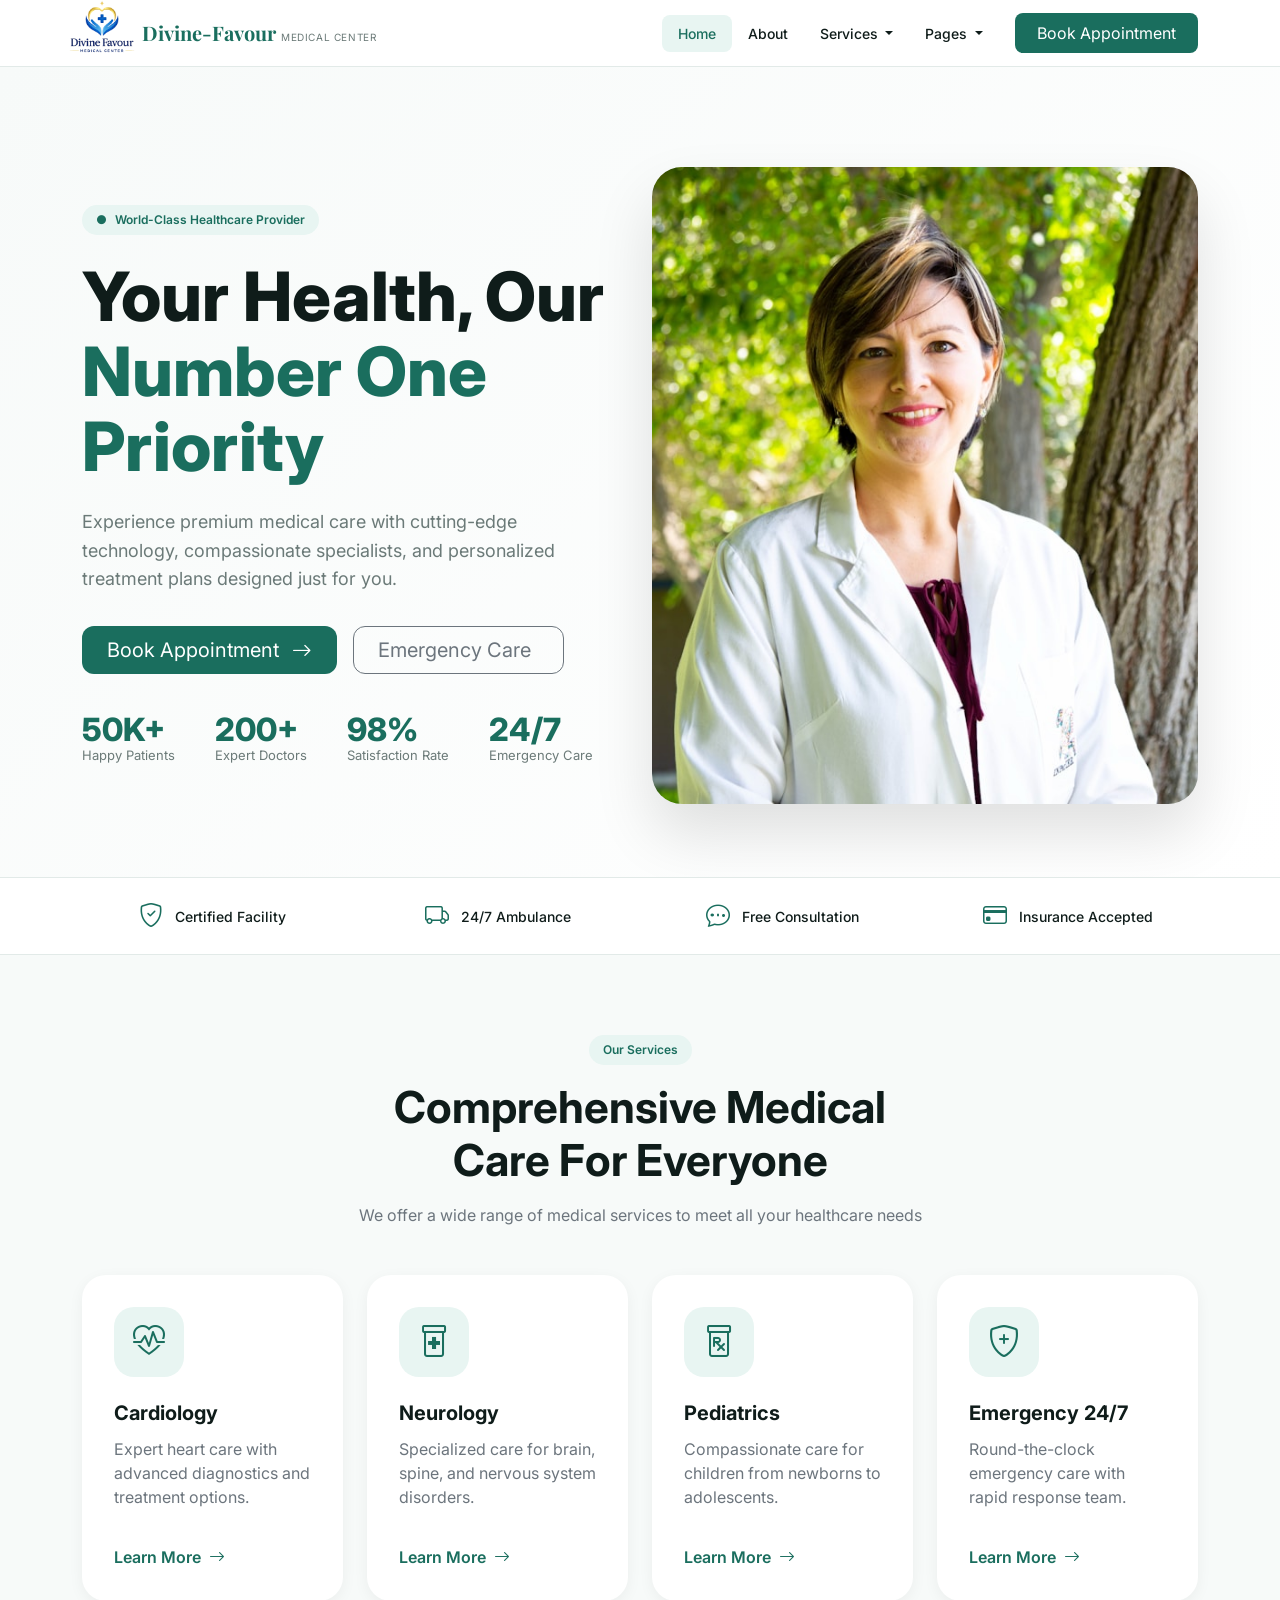
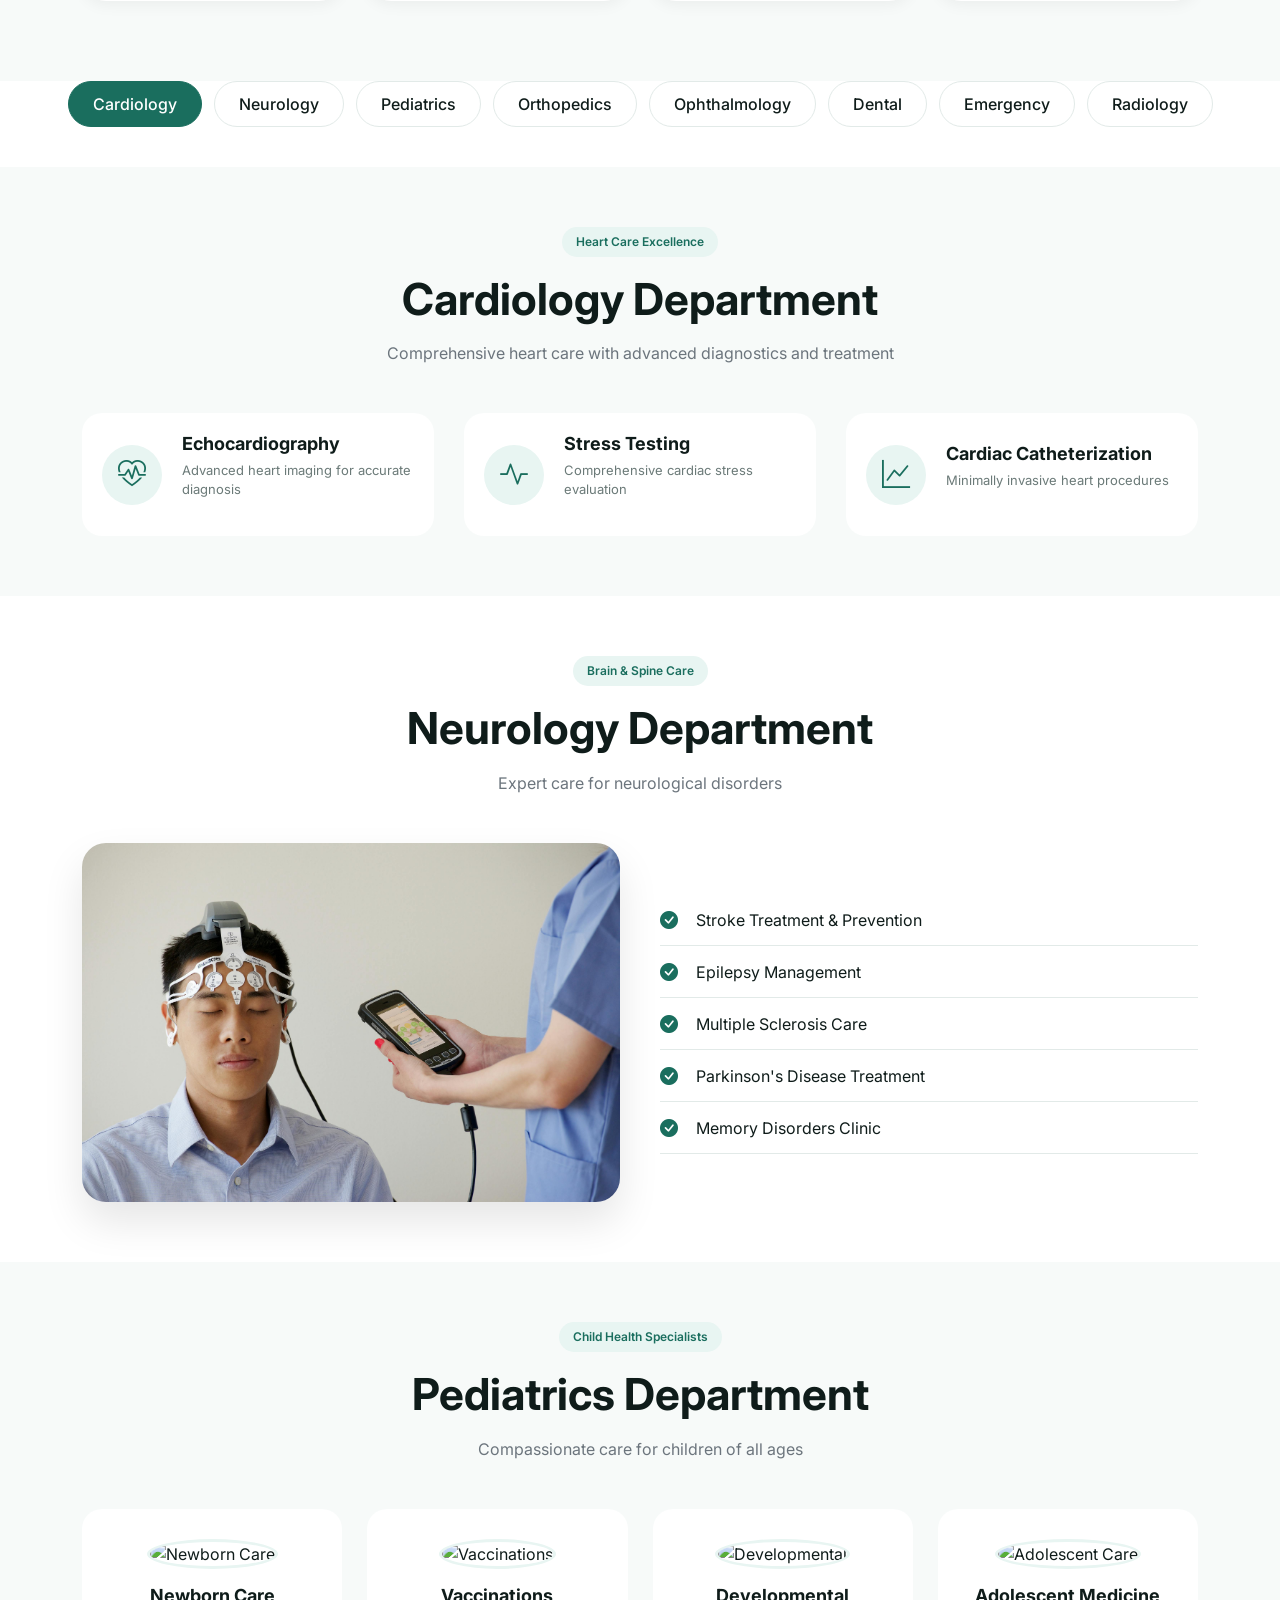
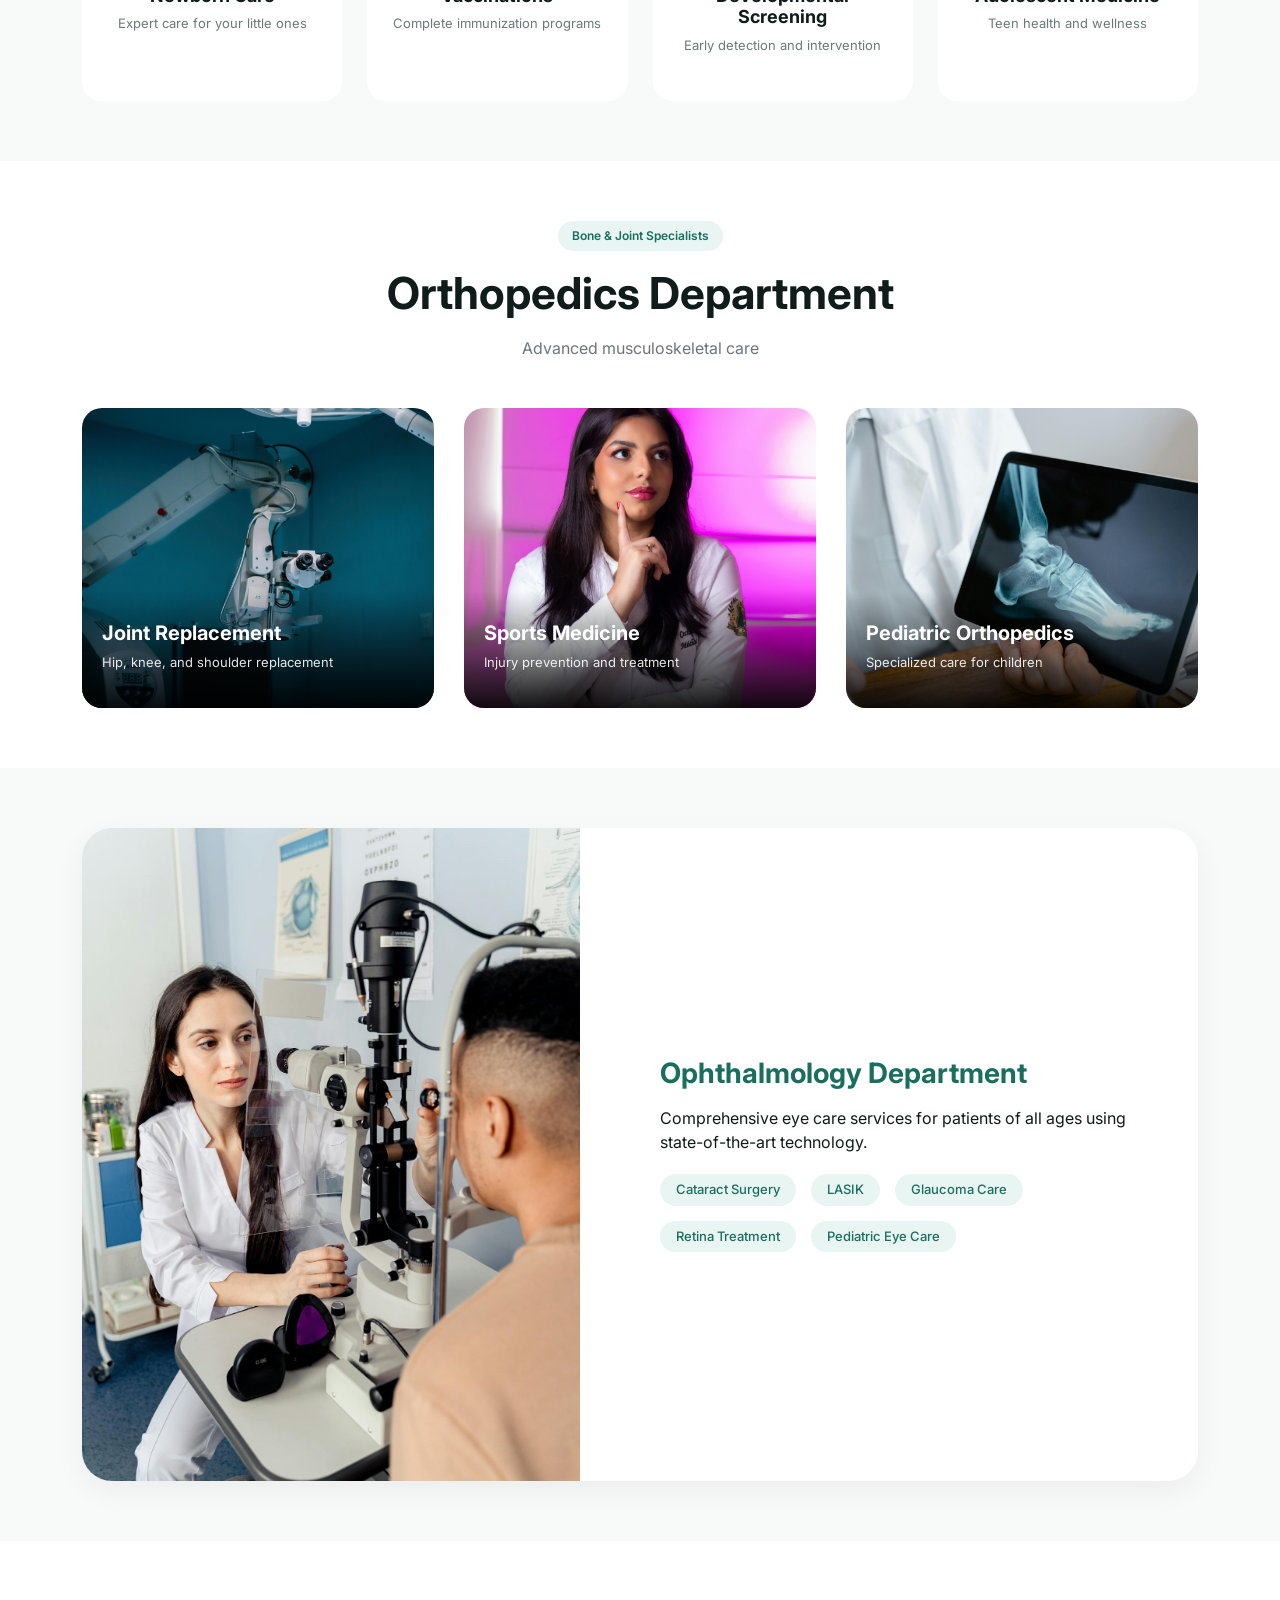
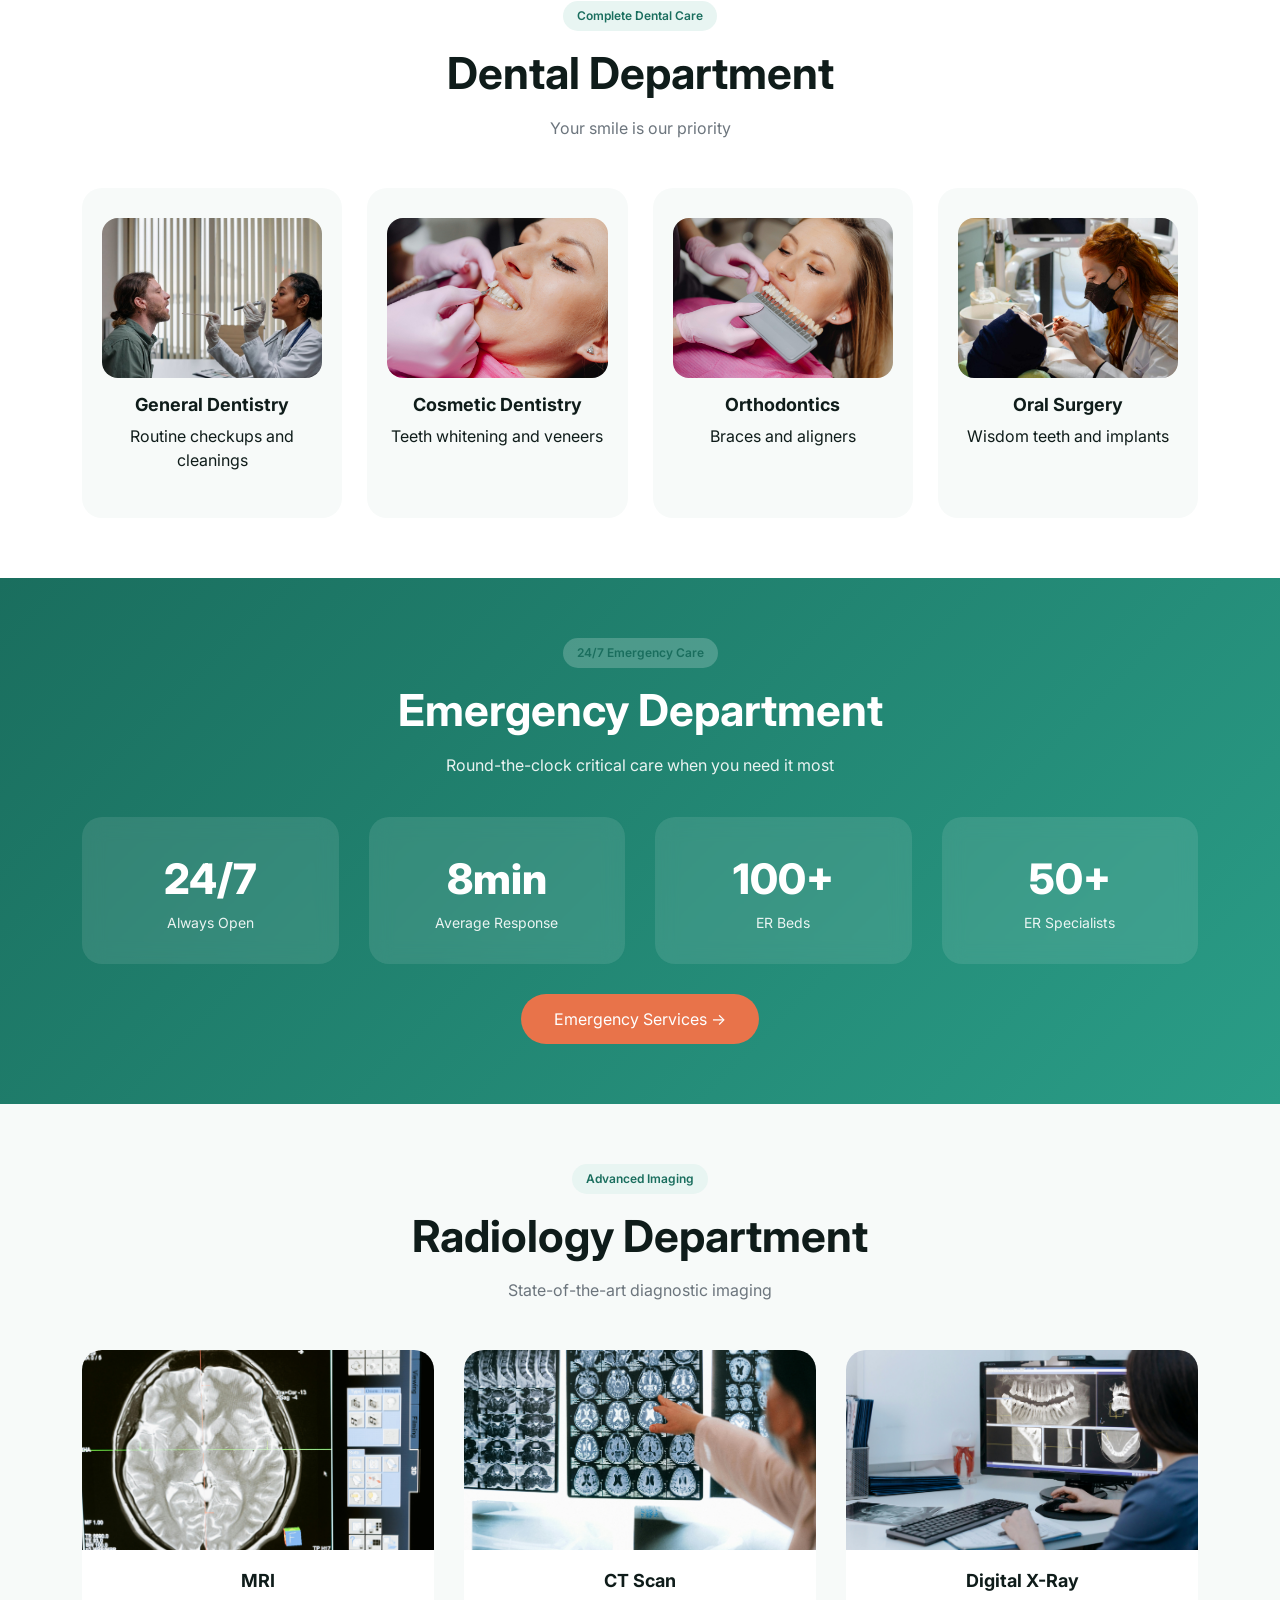
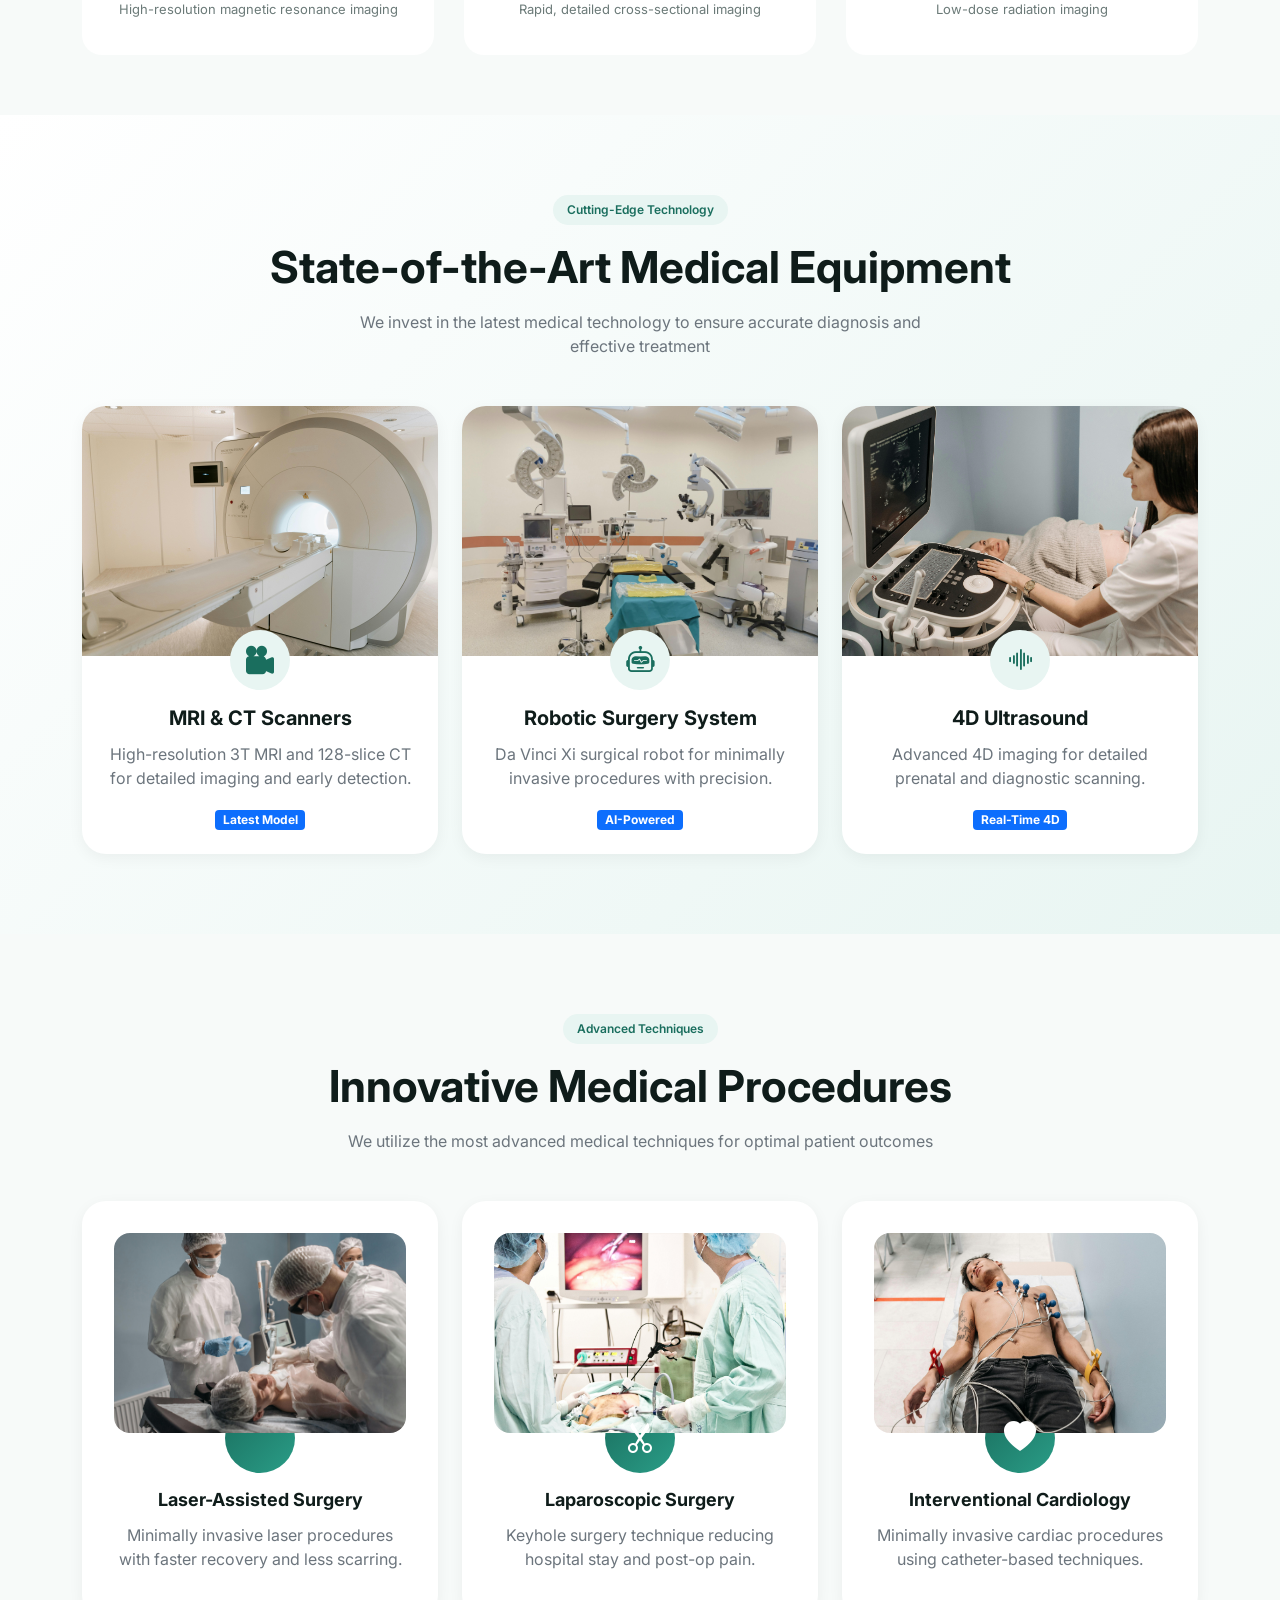
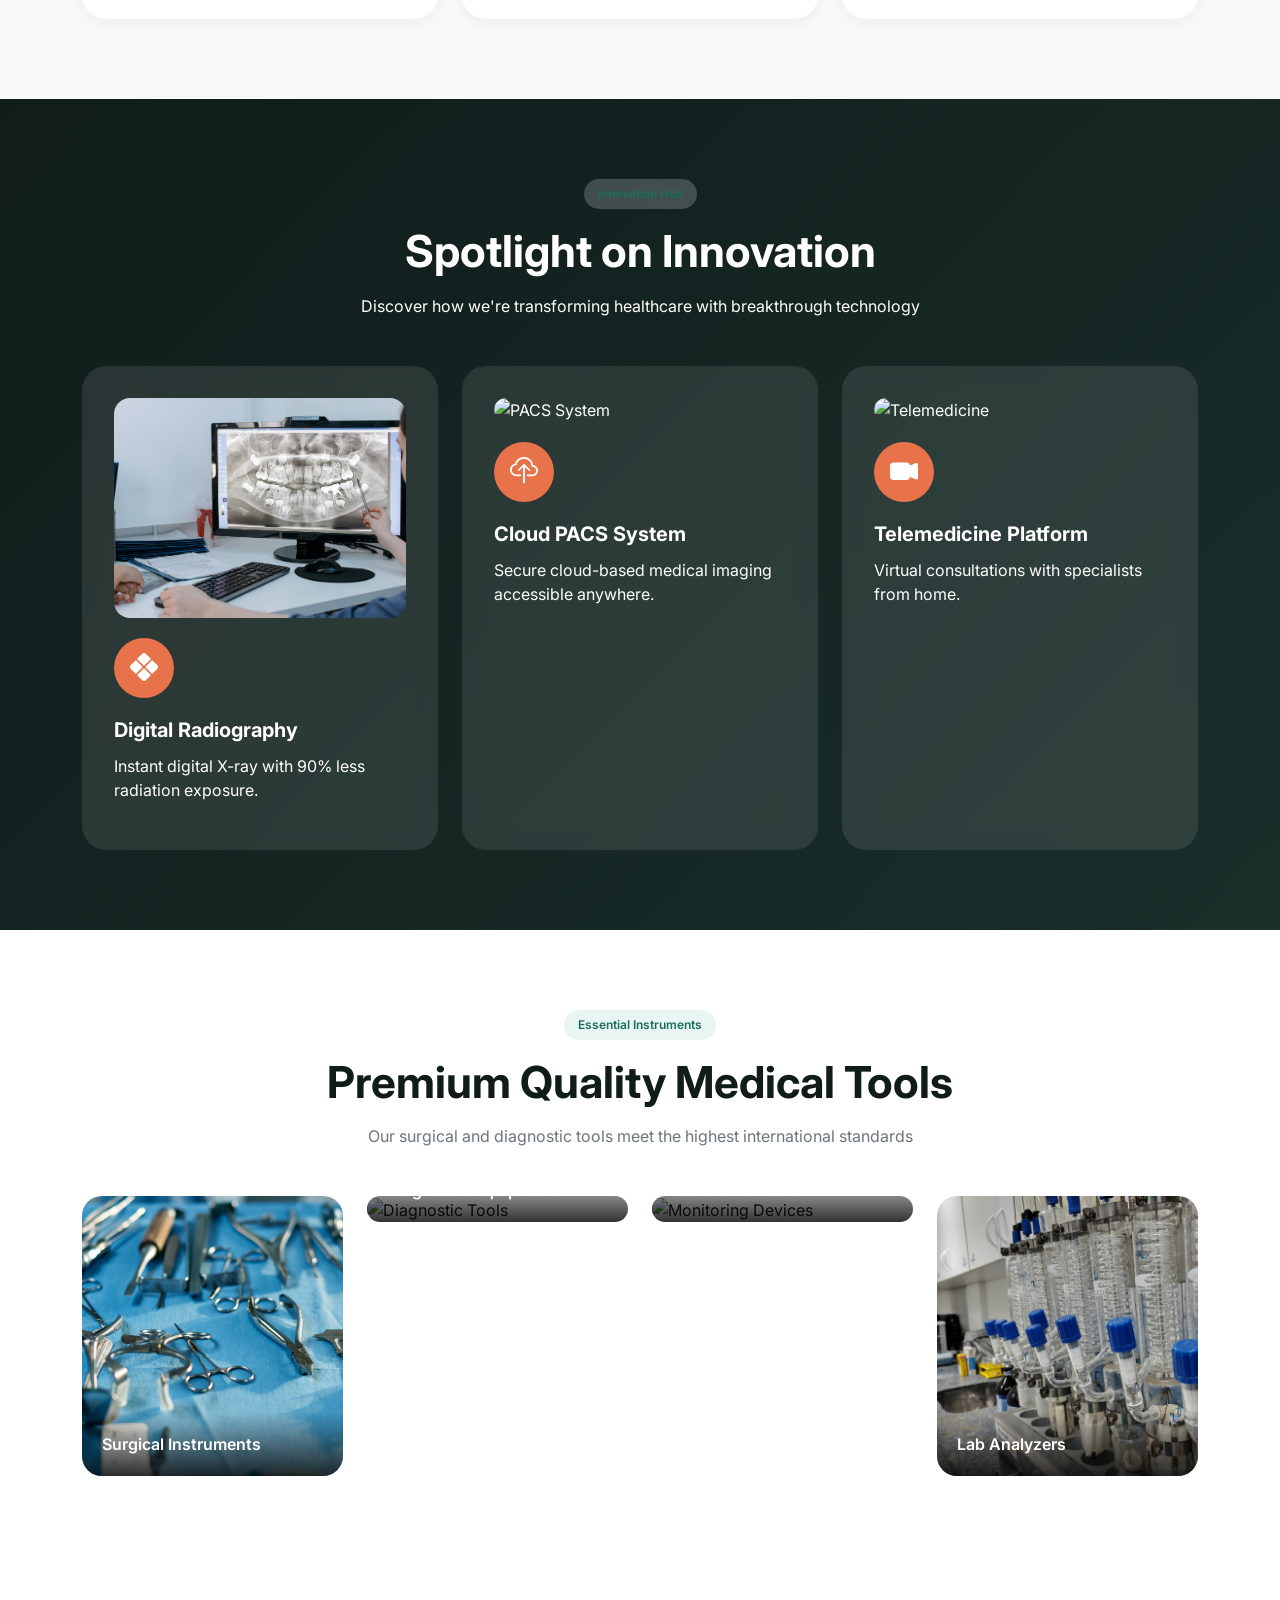
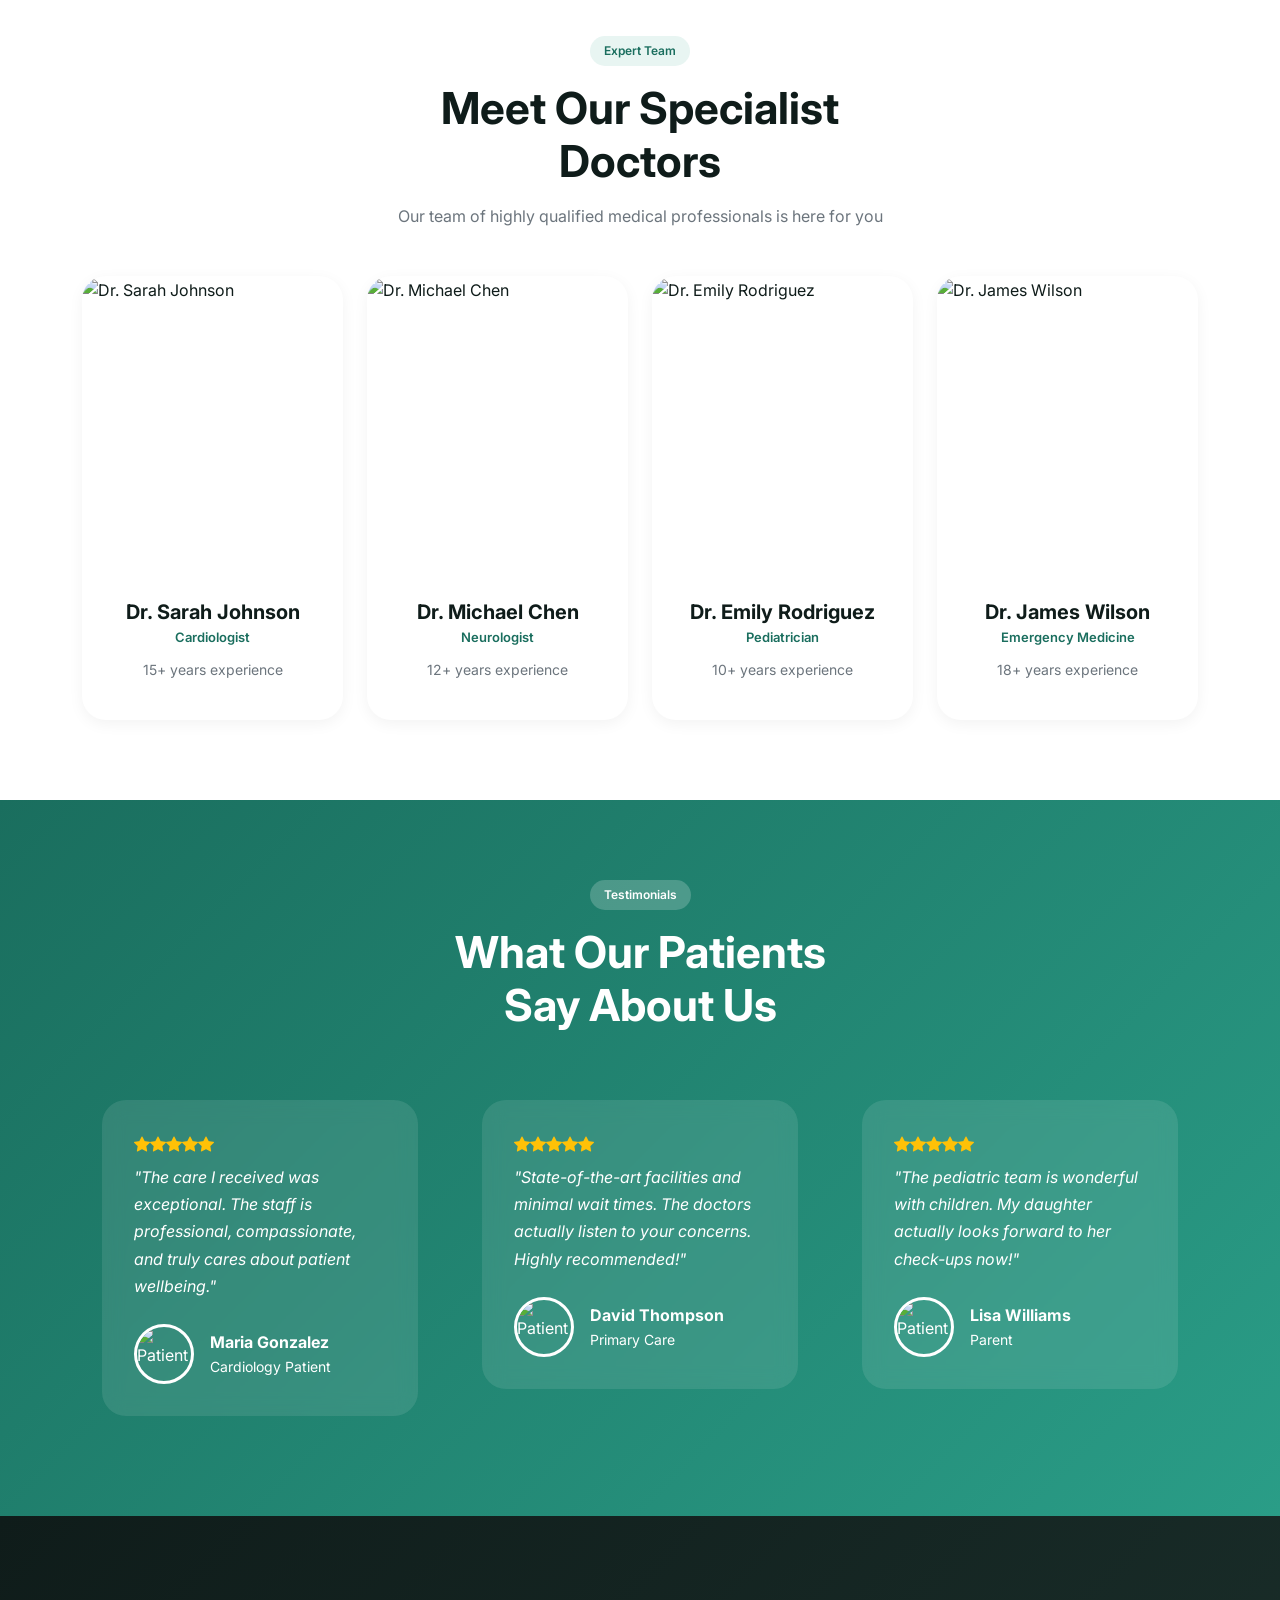
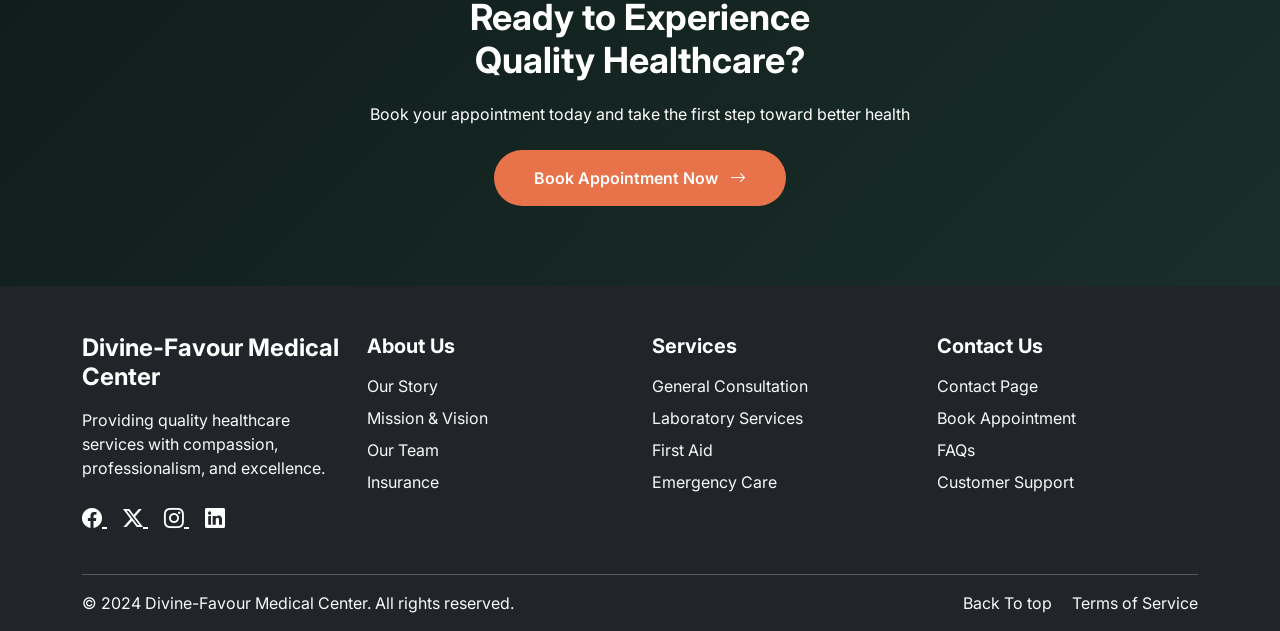
==== index.html @ 2fc9507c "first commit" ====
<!doctype html>
<html lang="en">
  <head>
    <meta charset="UTF-8" />
    <meta name="viewport" content="width=device-width, initial-scale=1.0" />
    <title>
      Divine-Favour — Premium Medical Care | Advanced Healthcare Solutions
    </title>

    <link rel="stylesheet" href="css/bootstrap.min.css" />
    <link
      href="https://cdn.jsdelivr.net/npm/bootstrap-icons@1.11.3/font/bootstrap-icons.css"
      rel="stylesheet"
    />
    <link
      href="https://fonts.googleapis.com/css2?family=Inter:wght@300;400;500;600;700;800&family=Playfair+Display:wght@600;700;800&display=swap"
      rel="stylesheet"
    />

    <link rel="stylesheet" href="style.css" />
  </head>
  <body>
    <nav class="main-navbar navbar navbar-expand-lg">
      <div class="container">
        <!-- Brand / Logo -->
        <a class="navbar-brand" href="index.html">
          <div class="brand-icon">
            <img
              src="logo/ChatGPT Image May 13, 2026, 05_31_06 PM.png"
              width="130px"
            />
          </div>
          <br />

          <div class="brand-text">
            <strong>Divine-Favour</strong>
            <span>Medical Center</span>
          </div>
        </a>

        <!-- Mobile Toggle Button -->
        <button
          class="navbar-toggler"
          type="button"
          data-bs-toggle="collapse"
          data-bs-target="#mainNavbar"
        >
          <span class="navbar-toggler-icon"></span>
        </button>

        <!-- Navigation Links -->
        <div class="collapse navbar-collapse" id="mainNavbar">
          <ul class="navbar-nav ms-auto mb-2 mb-lg-0 align-items-lg-center">
            <!-- Home Link -->
            <li class="nav-item">
              <a class="nav-link nav-link-custom active" href="index.html"
                >Home</a
              >
            </li>

            <!-- About Link -->
            <li class="nav-item">
              <a class="nav-link nav-link-custom" href="pages/about.html"
                >About</a
              >
            </li>

            <!-- Services Dropdown -->
            <li class="nav-item dropdown">
              <a
                class="nav-link nav-link-custom dropdown-toggle"
                href="#"
                role="button"
                data-bs-toggle="dropdown"
                aria-expanded="false"
              >
                Services
              </a>
              <ul class="dropdown-menu dropdown-menu-custom">
                <li>
                  <a class="dropdown-item" href="pages/medical-checkup.html">
                    <i class="bi bi-heart-pulse"></i>Medical Checkup
                  </a>
                </li>
                <li>
                  <a class="dropdown-item" href="pages/emergency-care.html">
                    <i class="bi bi-truck-front"></i>Emergency Care
                  </a>
                </li>
                <li>
                  <a class="dropdown-item" href="pages/insurance.html">
                    <i class="bi bi-shield-check"></i>Insurance
                  </a>
                </li>
                <li>
                  <a class="dropdown-item" href="pages/appointment.html">
                    <i class="bi bi-calendar-check"></i>Appointment
                  </a>
                </li>
              </ul>
            </li>

            <!-- Pages Dropdown -->
            <li class="nav-item dropdown">
              <a
                class="nav-link nav-link-custom dropdown-toggle"
                href="#"
                role="button"
                data-bs-toggle="dropdown"
                aria-expanded="false"
              >
                Pages
              </a>
              <ul class="dropdown-menu dropdown-menu-custom">
                <li>
                  <a class="dropdown-item" href="pages/faqs.html">
                    <i class="bi bi-question-circle"></i>FAQs
                  </a>
                </li>
                <li>
                  <a class="dropdown-item" href="pages/doctors-staff.html">
                    <i class="bi bi-people"></i>Doctors & Staff
                  </a>
                </li>
                <li>
                  <a class="dropdown-item" href="pages/profile.html">
                    <i class="bi bi-person-circle"></i>Profile
                  </a>
                </li>
                <li>
                  <a class="dropdown-item" href="pages/first-aid.html">
                    <i class="bi bi-newspaper"></i>First Aid
                  </a>
                </li>
                <li>
                  <hr
                    class="dropdown-divider my-1"
                    style="border-color: var(--border)"
                  />
                </li>
                <li>
                  <a class="dropdown-item" href="pages/contact.html">
                    <i class="bi bi-envelope"></i>Contact
                  </a>
                </li>
              </ul>
            </li>
          </ul>

          <!-- Action Buttons -->
          <div class="d-flex gap-2 ms-lg-3 mt-3 mt-lg-0">
            <a href="pages/appointment.html" class="nav-cta-signup"
              >Book Appointment</a
            >
          </div>
        </div>
      </div>
    </nav>

    <!-- HERO SECTION -->
    <section class="hero-section">
      <div class="container">
        <div class="row align-items-center">
          <div class="col-lg-6">
            <div class="hero-badge">
              <span class="dot">●</span> World-Class Healthcare Provider
            </div>
            <h1 class="hero-title">
              Your Health, Our<br /><span class="highlight"
                >Number One Priority</span
              >
            </h1>
            <p class="hero-subtitle">
              Experience premium medical care with cutting-edge technology,
              compassionate specialists, and personalized treatment plans
              designed just for you.
            </p>
            <div class="d-flex gap-3 flex-wrap">
              <a
                href="/pages/appointment.html"
                class="btn btn-lg px-4"
                style="
                  background: var(--primary);
                  color: white;
                  border-radius: 12px;
                "
              >
                Book Appointment <i class="bi bi-arrow-right ms-2"></i>
              </a>
              <a
                href="/pages/emergency-care.html"
                class="btn btn-lg btn-outline-secondary px-4"
                style="border-radius: 12px"
              >
                Emergency Care <i class="bi bi-ambulance ms-2"></i>
              </a>
            </div>
            <div class="hero-stats">
              <div>
                <div class="stat-number">50K+</div>
                <div class="stat-label">Happy Patients</div>
              </div>
              <div>
                <div class="stat-number">200+</div>
                <div class="stat-label">Expert Doctors</div>
              </div>
              <div>
                <div class="stat-number">98%</div>
                <div class="stat-label">Satisfaction Rate</div>
              </div>
              <div>
                <div class="stat-number">24/7</div>
                <div class="stat-label">Emergency Care</div>
              </div>
            </div>
          </div>
          <div class="col-lg-6">
            <div class="hero-image">
              <img
                src="Images/photo-1559839734-2b71ea197ec2.jpg"
                alt="Doctor"
              />
            </div>
          </div>
        </div>
      </div>
    </section>

    <!-- TRUST BAR -->
    <div class="trust-bar">
      <div class="container">
        <div class="row text-center">
          <div class="col-md-3 col-6">
            <div class="trust-item justify-content-center">
              <i class="bi bi-shield-check"></i><span>Certified Facility</span>
            </div>
          </div>
          <div class="col-md-3 col-6">
            <div class="trust-item justify-content-center">
              <i class="bi bi-truck"></i><span>24/7 Ambulance</span>
            </div>
          </div>
          <div class="col-md-3 col-6">
            <div class="trust-item justify-content-center">
              <i class="bi bi-chat-dots"></i><span>Free Consultation</span>
            </div>
          </div>
          <div class="col-md-3 col-6">
            <div class="trust-item justify-content-center">
              <i class="bi bi-credit-card"></i><span>Insurance Accepted</span>
            </div>
          </div>
        </div>
      </div>
    </div>

    <!-- SERVICES SECTION -->
    <section class="services-section">
      <div class="container">
        <div class="text-center mb-5">
          <div class="section-badge">Our Services</div>
          <h2 class="section-title">
            Comprehensive Medical<br />Care For Everyone
          </h2>
          <p class="text-muted mx-auto" style="max-width: 600px">
            We offer a wide range of medical services to meet all your
            healthcare needs
          </p>
        </div>
        <div class="row g-4">
          <div class="col-lg-3 col-md-6">
            <div class="service-card">
              <div class="service-icon"><i class="bi bi-heart-pulse"></i></div>
              <h3 class="service-title">Cardiology</h3>
              <p class="text-muted">
                Expert heart care with advanced diagnostics and treatment
                options.
              </p>
              <a href="#" class="service-link"
                >Learn More <i class="bi bi-arrow-right"></i
              ></a>
            </div>
          </div>
          <div class="col-lg-3 col-md-6">
            <div class="service-card">
              <div class="service-icon">
                <i class="bi bi-prescription2"></i>
              </div>
              <h3 class="service-title">Neurology</h3>
              <p class="text-muted">
                Specialized care for brain, spine, and nervous system disorders.
              </p>
              <a href="#" class="service-link"
                >Learn More <i class="bi bi-arrow-right"></i
              ></a>
            </div>
          </div>
          <div class="col-lg-3 col-md-6">
            <div class="service-card">
              <div class="service-icon"><i class="bi bi-prescription"></i></div>
              <h3 class="service-title">Pediatrics</h3>
              <p class="text-muted">
                Compassionate care for children from newborns to adolescents.
              </p>
              <a href="#" class="service-link"
                >Learn More <i class="bi bi-arrow-right"></i
              ></a>
            </div>
          </div>
          <div class="col-lg-3 col-md-6">
            <div class="service-card">
              <div class="service-icon"><i class="bi bi-shield-plus"></i></div>
              <h3 class="service-title">Emergency 24/7</h3>
              <p class="text-muted">
                Round-the-clock emergency care with rapid response team.
              </p>
              <a href="#" class="service-link"
                >Learn More <i class="bi bi-arrow-right"></i
              ></a>
            </div>
          </div>
        </div>
      </div>
    </section>

    <!-- DEPARTMENT NAVIGATION -->
    <div class="dept-nav">
      <button class="dept-nav-btn active">Cardiology</button>
      <button class="dept-nav-btn">Neurology</button>
      <button class="dept-nav-btn">Pediatrics</button>
      <button class="dept-nav-btn">Orthopedics</button>
      <button class="dept-nav-btn">Ophthalmology</button>
      <button class="dept-nav-btn">Dental</button>
      <button class="dept-nav-btn">Emergency</button>
      <button class="dept-nav-btn">Radiology</button>
    </div>

    <!-- CARDIOLOGY DEPARTMENT -->
    <section class="cardiology-section">
      <div class="container">
        <div class="text-center mb-5">
          <div class="section-badge">Heart Care Excellence</div>
          <h2 class="section-title">Cardiology Department</h2>
          <p class="text-muted mx-auto" style="max-width: 600px">
            Comprehensive heart care with advanced diagnostics and treatment
          </p>
        </div>
        <div class="cardiology-grid">
          <div class="cardiology-feature">
            <div class="cardiology-feature-icon">
              <i class="bi bi-heart-pulse"></i>
            </div>
            <div class="cardiology-feature-content">
              <h4>Echocardiography</h4>
              <p>Advanced heart imaging for accurate diagnosis</p>
            </div>
          </div>
          <div class="cardiology-feature">
            <div class="cardiology-feature-icon">
              <i class="bi bi-activity"></i>
            </div>
            <div class="cardiology-feature-content">
              <h4>Stress Testing</h4>
              <p>Comprehensive cardiac stress evaluation</p>
            </div>
          </div>
          <div class="cardiology-feature">
            <div class="cardiology-feature-icon">
              <i class="bi bi-graph-up"></i>
            </div>
            <div class="cardiology-feature-content">
              <h4>Cardiac Catheterization</h4>
              <p>Minimally invasive heart procedures</p>
            </div>
          </div>
        </div>
      </div>
    </section>

    <!-- NEUROLOGY DEPARTMENT -->
    <section class="neurology-section">
      <div class="container">
        <div class="text-center mb-5">
          <div class="section-badge">Brain & Spine Care</div>
          <h2 class="section-title">Neurology Department</h2>
          <p class="text-muted mx-auto" style="max-width: 600px">
            Expert care for neurological disorders
          </p>
        </div>
        <div class="neurology-showcase">
          <div class="neurology-image">
            <img
              src="Images/pexels-kos-chiropractic-integrative-health-716706805-19034027.jpg"
              alt="Neurology Care"
            />
          </div>
          <div class="neurology-content">
            <ul class="neurology-list">
              <li>
                <i class="bi bi-check-circle-fill"></i> Stroke Treatment &
                Prevention
              </li>
              <li>
                <i class="bi bi-check-circle-fill"></i> Epilepsy Management
              </li>
              <li>
                <i class="bi bi-check-circle-fill"></i> Multiple Sclerosis Care
              </li>
              <li>
                <i class="bi bi-check-circle-fill"></i> Parkinson's Disease
                Treatment
              </li>
              <li>
                <i class="bi bi-check-circle-fill"></i> Memory Disorders Clinic
              </li>
            </ul>
          </div>
        </div>
      </div>
    </section>

    <!-- PEDIATRICS DEPARTMENT -->
    <section class="pediatrics-section">
      <div class="container">
        <div class="text-center mb-5">
          <div class="section-badge">Child Health Specialists</div>
          <h2 class="section-title">Pediatrics Department</h2>
          <p class="text-muted mx-auto" style="max-width: 600px">
            Compassionate care for children of all ages
          </p>
        </div>
        <div class="pediatrics-grid">
          <div class="pediatrics-card">
            <img
              src="https://images.unsplash.com/photo-1504813184591-01572f98c85f?w=150&h=150&fit=crop"
              alt="Newborn Care"
            />
            <h4>Newborn Care</h4>
            <p>Expert care for your little ones</p>
          </div>
          <div class="pediatrics-card">
            <img
              src="https://images.unsplash.com/photo-1531384441138-2736e62e0919?w=150&h=150&fit=crop"
              alt="Vaccinations"
            />
            <h4>Vaccinations</h4>
            <p>Complete immunization programs</p>
          </div>
          <div class="pediatrics-card">
            <img
              src="https://images.unsplash.com/photo-1527613426441-4da17471b66d?w=150&h=150&fit=crop"
              alt="Developmental"
            />
            <h4>Developmental Screening</h4>
            <p>Early detection and intervention</p>
          </div>
          <div class="pediatrics-card">
            <img
              src="https://images.unsplash.com/photo-1581056771107-24ca5f033842?w=150&h=150&fit=crop"
              alt="Adolescent Care"
            />
            <h4>Adolescent Medicine</h4>
            <p>Teen health and wellness</p>
          </div>
        </div>
      </div>
    </section>

    <!-- ORTHOPEDICS DEPARTMENT -->
    <section class="orthopedics-section">
      <div class="container">
        <div class="text-center mb-5">
          <div class="section-badge">Bone & Joint Specialists</div>
          <h2 class="section-title">Orthopedics Department</h2>
          <p class="text-muted mx-auto" style="max-width: 600px">
            Advanced musculoskeletal care
          </p>
        </div>
        <div class="orthopedics-grid">
          <div class="orthopedics-card">
            <img
              src="Images/pexels-fernando-capetillo-94107723-36101262.jpg"
              alt="Joint Replacement"
            />
            <div class="orthopedics-overlay">
              <h4>Joint Replacement</h4>
              <p>Hip, knee, and shoulder replacement</p>
            </div>
          </div>
          <div class="orthopedics-card">
            <img
              src="Images/soybreno-55ahSjut-HE-unsplash.jpg"
              alt="Sports Medicine"
            />
            <div class="orthopedics-overlay">
              <h4>Sports Medicine</h4>
              <p>Injury prevention and treatment</p>
            </div>
          </div>
          <div class="orthopedics-card">
            <img
              src="Images/pexels-tima-miroshnichenko-8376138.jpg"
              alt="Pediatric Ortho"
            />
            <div class="orthopedics-overlay">
              <h4>Pediatric Orthopedics</h4>
              <p>Specialized care for children</p>
            </div>
          </div>
        </div>
      </div>
    </section>

    <!-- OPHTHALMOLOGY DEPARTMENT -->
    <section class="ophthalmology-section">
      <div class="container">
        <div class="ophthalmology-container">
          <div class="ophthalmology-image">
            <img
              src="Images/pexels-shkrabaanthony-6749710.jpg"
              alt="Eye Care"
            />
          </div>
          <div class="ophthalmology-content">
            <h3>Ophthalmology Department</h3>
            <p>
              Comprehensive eye care services for patients of all ages using
              state-of-the-art technology.
            </p>
            <div class="ophthalmology-services">
              <span class="service-tag">Cataract Surgery</span>
              <span class="service-tag">LASIK</span>
              <span class="service-tag">Glaucoma Care</span>
              <span class="service-tag">Retina Treatment</span>
              <span class="service-tag">Pediatric Eye Care</span>
            </div>
          </div>
        </div>
      </div>
    </section>

    <!-- DENTAL DEPARTMENT -->
    <section class="dental-section">
      <div class="container">
        <div class="text-center mb-5">
          <div class="section-badge">Complete Dental Care</div>
          <h2 class="section-title">Dental Department</h2>
          <p class="text-muted mx-auto" style="max-width: 600px">
            Your smile is our priority
          </p>
        </div>
        <div class="dental-grid">
          <div class="dental-card">
            <img
              src="Images/pexels-cottonbro-7579824.jpg"
              alt="General Dentistry"
            />
            <h4>General Dentistry</h4>
            <p>Routine checkups and cleanings</p>
          </div>
          <div class="dental-card">
            <img
              src="Images/pexels-karola-g-6627571.jpg"
              alt="Cosmetic Dentistry"
            />
            <h4>Cosmetic Dentistry</h4>
            <p>Teeth whitening and veneers</p>
          </div>
          <div class="dental-card">
            <img src="Images/pexels-karola-g-6627570.jpg" alt="Orthodontics" />
            <h4>Orthodontics</h4>
            <p>Braces and aligners</p>
          </div>
          <div class="dental-card">
            <img
              src="Images/pexels-arda-kaykisiz-672105204-19976578.jpg"
              alt="Oral Surgery"
            />
            <h4>Oral Surgery</h4>
            <p>Wisdom teeth and implants</p>
          </div>
        </div>
      </div>
    </section>

    <!-- EMERGENCY DEPARTMENT -->
    <section class="emergency-dept-section">
      <div class="container text-center">
        <div class="section-badge" style="background: rgba(255, 255, 255, 0.2)">
          24/7 Emergency Care
        </div>
        <h2 class="section-title" style="color: white">Emergency Department</h2>
        <p class="mx-auto" style="max-width: 600px; opacity: 0.9">
          Round-the-clock critical care when you need it most
        </p>
        <div class="emergency-stats">
          <div class="emergency-stat">
            <span class="number">24/7</span>
            <span class="label">Always Open</span>
          </div>
          <div class="emergency-stat">
            <span class="number">8min</span>
            <span class="label">Average Response</span>
          </div>
          <div class="emergency-stat">
            <span class="number">100+</span>
            <span class="label">ER Beds</span>
          </div>
          <div class="emergency-stat">
            <span class="number">50+</span>
            <span class="label">ER Specialists</span>
          </div>
        </div>
        <a
          href="#"
          class="btn"
          style="
            background: var(--accent);
            color: white;
            padding: 12px 32px;
            border-radius: 50px;
            margin-top: 30px;
            text-decoration: none;
          "
          >Emergency Services →</a
        >
      </div>
    </section>

    <!-- RADIOLOGY DEPARTMENT -->
    <section class="radiology-section">
      <div class="container">
        <div class="text-center mb-5">
          <div class="section-badge">Advanced Imaging</div>
          <h2 class="section-title">Radiology Department</h2>
          <p class="text-muted mx-auto" style="max-width: 600px">
            State-of-the-art diagnostic imaging
          </p>
        </div>
        <div class="radiology-grid">
          <div class="radiology-card">
            <img src="Images/pexels-mart-production-7089020.jpg" alt="MRI" />
            <h4>MRI</h4>
            <p>High-resolution magnetic resonance imaging</p>
          </div>
          <div class="radiology-card">
            <img src="Images/pexels-shvetsa-4226264.jpg" alt="CT Scan" />
            <h4>CT Scan</h4>
            <p>Rapid, detailed cross-sectional imaging</p>
          </div>
          <div class="radiology-card">
            <img src="Images/pexels-cottonbro-6502039.jpg" alt="X-Ray" />
            <h4>Digital X-Ray</h4>
            <p>Low-dose radiation imaging</p>
          </div>
        </div>
      </div>
    </section>

    <!-- EQUIPMENT SECTION -->
    <section class="equipment-section">
      <div class="container">
        <div class="text-center mb-5">
          <div class="section-badge">Cutting-Edge Technology</div>
          <h2 class="section-title">State-of-the-Art Medical Equipment</h2>
          <p class="text-muted mx-auto" style="max-width: 600px">
            We invest in the latest medical technology to ensure accurate
            diagnosis and effective treatment
          </p>
        </div>
        <div class="row g-4">
          <div class="col-lg-4 col-md-6">
            <div class="equipment-card">
              <img
                src="Images/pexels-mart-production-7089017.jpg"
                alt="MRI Machine"
                class="equipment-img"
              />
              <div class="equipment-info">
                <div class="equipment-icon">
                  <i class="bi bi-camera-reels-fill"></i>
                </div>
                <h3 class="equipment-title">MRI & CT Scanners</h3>
                <p class="text-muted">
                  High-resolution 3T MRI and 128-slice CT for detailed imaging
                  and early detection.
                </p>
                <div class="mt-3">
                  <span class="badge bg-primary">Latest Model</span>
                </div>
              </div>
            </div>
          </div>
          <div class="col-lg-4 col-md-6">
            <div class="equipment-card">
              <img
                src="Images/pexels-tkirkgoz-12104186.jpg"
                alt="Surgical Robot"
                class="equipment-img"
              />
              <div class="equipment-info">
                <div class="equipment-icon"><i class="bi bi-robot"></i></div>
                <h3 class="equipment-title">Robotic Surgery System</h3>
                <p class="text-muted">
                  Da Vinci Xi surgical robot for minimally invasive procedures
                  with precision.
                </p>
                <div class="mt-3">
                  <span class="badge bg-primary">AI-Powered</span>
                </div>
              </div>
            </div>
          </div>
          <div class="col-lg-4 col-md-6">
            <div class="equipment-card">
              <img
                src="Images/pexels-pavel-danilyuk-7108418.jpg"
                alt="Ultrasound"
                class="equipment-img"
              />
              <div class="equipment-info">
                <div class="equipment-icon">
                  <i class="bi bi-soundwave"></i>
                </div>
                <h3 class="equipment-title">4D Ultrasound</h3>
                <p class="text-muted">
                  Advanced 4D imaging for detailed prenatal and diagnostic
                  scanning.
                </p>
                <div class="mt-3">
                  <span class="badge bg-primary">Real-Time 4D</span>
                </div>
              </div>
            </div>
          </div>
        </div>
      </div>
    </section>

    <!-- TECHNIQUES SECTION -->
    <section class="techniques-section">
      <div class="container">
        <div class="text-center mb-5">
          <div class="section-badge">Advanced Techniques</div>
          <h2 class="section-title">Innovative Medical Procedures</h2>
          <p class="text-muted mx-auto" style="max-width: 600px">
            We utilize the most advanced medical techniques for optimal patient
            outcomes
          </p>
        </div>
        <div class="row g-4">
          <div class="col-md-4">
            <div class="technique-card">
              <img
                src="Images/pexels-pavel-danilyuk-7108225.jpg"
                alt="Laser Surgery"
                class="technique-img"
              />
              <div class="technique-icon"><i class="bi bi-laser"></i></div>
              <h3 class="technique-title">Laser-Assisted Surgery</h3>
              <p class="text-muted">
                Minimally invasive laser procedures with faster recovery and
                less scarring.
              </p>
            </div>
          </div>
          <div class="col-md-4">
            <div class="technique-card">
              <img
                src="Images/pexels-alexandra-haddad-498687-9317204.jpg"
                alt="Keyhole Surgery"
                class="technique-img"
              />
              <div class="technique-icon"><i class="bi bi-scissors"></i></div>
              <h3 class="technique-title">Laparoscopic Surgery</h3>
              <p class="text-muted">
                Keyhole surgery technique reducing hospital stay and post-op
                pain.
              </p>
            </div>
          </div>
          <div class="col-md-4">
            <div class="technique-card">
              <img
                src="Images/pexels-pavel-danilyuk-7108364.jpg"
                alt="Cardiac Procedure"
                class="technique-img"
              />
              <div class="technique-icon"><i class="bi bi-heart-fill"></i></div>
              <h3 class="technique-title">Interventional Cardiology</h3>
              <p class="text-muted">
                Minimally invasive cardiac procedures using catheter-based
                techniques.
              </p>
            </div>
          </div>
        </div>
      </div>
    </section>

    <!-- TECH SPOTLIGHT SECTION -->
    <section class="tech-spotlight">
      <div class="container">
        <div class="text-center mb-5">
          <div
            class="section-badge"
            style="background: rgba(255, 255, 255, 0.2)"
          >
            Innovation Hub
          </div>
          <h2 class="section-title">Spotlight on Innovation</h2>
          <p class="opacity-75 mx-auto" style="max-width: 600px">
            Discover how we're transforming healthcare with breakthrough
            technology
          </p>
        </div>
        <div class="row g-4">
          <div class="col-md-4">
            <div class="tech-card">
              <img
                src="Images/pexels-cottonbro-6502162.jpg"
                alt="Digital X-Ray"
                class="tech-img"
              />
              <div class="tech-icon"><i class="bi bi-x-diamond-fill"></i></div>
              <h3 class="tech-title">Digital Radiography</h3>
              <p class="opacity-75">
                Instant digital X-ray with 90% less radiation exposure.
              </p>
            </div>
          </div>
          <div class="col-md-4">
            <div class="tech-card">
              <img
                src="https://images.unsplash.com/photo-1576091160550-2173dba999ef?w=400&h=250&fit=crop"
                alt="PACS System"
                class="tech-img"
              />
              <div class="tech-icon"><i class="bi bi-cloud-upload"></i></div>
              <h3 class="tech-title">Cloud PACS System</h3>
              <p class="opacity-75">
                Secure cloud-based medical imaging accessible anywhere.
              </p>
            </div>
          </div>
          <div class="col-md-4">
            <div class="tech-card">
              <img
                src="https://images.unsplash.com/photo-1588776814546-1ffcf47267a5?w=400&h=250&fit=crop"
                alt="Telemedicine"
                class="tech-img"
              />
              <div class="tech-icon">
                <i class="bi bi-camera-video-fill"></i>
              </div>
              <h3 class="tech-title">Telemedicine Platform</h3>
              <p class="opacity-75">
                Virtual consultations with specialists from home.
              </p>
            </div>
          </div>
        </div>
      </div>
    </section>

    <!-- TOOLS GALLERY SECTION -->
    <section class="tools-gallery">
      <div class="container">
        <div class="text-center mb-5">
          <div class="section-badge">Essential Instruments</div>
          <h2 class="section-title">Premium Quality Medical Tools</h2>
          <p class="text-muted mx-auto" style="max-width: 600px">
            Our surgical and diagnostic tools meet the highest international
            standards
          </p>
        </div>
        <div class="row g-4">
          <div class="col-md-3 col-6">
            <div class="gallery-item">
              <img
                src="Images/pexels-cottonbro-7585320.jpg"
                alt="Surgical Instruments"
                class="gallery-img"
              />
              <div class="gallery-overlay">
                <p class="gallery-title">Surgical Instruments</p>
              </div>
            </div>
          </div>
          <div class="col-md-3 col-6">
            <div class="gallery-item">
              <img
                src="https://images.unsplash.com/photo-1516549655169-df83a0774514?w=300&h=250&fit=crop"
                alt="Diagnostic Tools"
                class="gallery-img"
              />
              <div class="gallery-overlay">
                <p class="gallery-title">Diagnostic Equipment</p>
              </div>
            </div>
          </div>
          <div class="col-md-3 col-6">
            <div class="gallery-item">
              <img
                src="https://images.unsplash.com/photo-1579684385127-1ef15d508118?w=300&h=250&fit=crop"
                alt="Monitoring Devices"
                class="gallery-img"
              />
              <div class="gallery-overlay">
                <p class="gallery-title">Patient Monitors</p>
              </div>
            </div>
          </div>
          <div class="col-md-3 col-6">
            <div class="gallery-item">
              <img
                src="Images/pexels-kleison-leopoldino-219870943-32769363.jpg"
                alt="Lab Equipment"
                class="gallery-img"
              />
              <div class="gallery-overlay">
                <p class="gallery-title">Lab Analyzers</p>
              </div>
            </div>
          </div>
        </div>
      </div>
    </section>

    <!-- DOCTORS SECTION -->
    <section class="doctors-section">
      <div class="container">
        <div class="text-center mb-5">
          <div class="section-badge">Expert Team</div>
          <h2 class="section-title">Meet Our Specialist<br />Doctors</h2>
          <p class="text-muted mx-auto" style="max-width: 600px">
            Our team of highly qualified medical professionals is here for you
          </p>
        </div>
        <div class="row g-4">
          <div class="col-lg-3 col-md-6">
            <div class="doctor-card">
              <div class="doctor-image">
                <img
                  src="https://images.unsplash.com/photo-1612349317150-e413f6a5b16d?w=400&h=500&fit=crop"
                  alt="Dr. Sarah Johnson"
                />
              </div>
              <div class="doctor-info">
                <h3 class="doctor-name">Dr. Sarah Johnson</h3>
                <div class="doctor-specialty">Cardiologist</div>
                <p class="text-muted small">15+ years experience</p>
              </div>
            </div>
          </div>
          <div class="col-lg-3 col-md-6">
            <div class="doctor-card">
              <div class="doctor-image">
                <img
                  src="https://images.unsplash.com/photo-1622253692010-333f2da6031d?w=400&h=500&fit=crop"
                  alt="Dr. Michael Chen"
                />
              </div>
              <div class="doctor-info">
                <h3 class="doctor-name">Dr. Michael Chen</h3>
                <div class="doctor-specialty">Neurologist</div>
                <p class="text-muted small">12+ years experience</p>
              </div>
            </div>
          </div>
          <div class="col-lg-3 col-md-6">
            <div class="doctor-card">
              <div class="doctor-image">
                <img
                  src="https://images.unsplash.com/photo-1594824476967-48c8b964273f?w=400&h=500&fit=crop"
                  alt="Dr. Emily Rodriguez"
                />
              </div>
              <div class="doctor-info">
                <h3 class="doctor-name">Dr. Emily Rodriguez</h3>
                <div class="doctor-specialty">Pediatrician</div>
                <p class="text-muted small">10+ years experience</p>
              </div>
            </div>
          </div>
          <div class="col-lg-3 col-md-6">
            <div class="doctor-card">
              <div class="doctor-image">
                <img
                  src="https://images.unsplash.com/photo-1559839734-2b71ea197ec2?w=400&h=500&fit=crop"
                  alt="Dr. James Wilson"
                />
              </div>
              <div class="doctor-info">
                <h3 class="doctor-name">Dr. James Wilson</h3>
                <div class="doctor-specialty">Emergency Medicine</div>
                <p class="text-muted small">18+ years experience</p>
              </div>
            </div>
          </div>
        </div>
      </div>
    </section>

    <!-- TESTIMONIALS SECTION -->
    <section class="testimonials-section">
      <div class="container">
        <div class="text-center mb-5">
          <div class="section-badge">Testimonials</div>
          <h2 class="section-title">What Our Patients<br />Say About Us</h2>
        </div>
        <div class="row">
          <div class="col-md-4">
            <div class="testimonial-card">
              <div class="testimonial-rating">
                <i class="bi bi-star-fill"></i><i class="bi bi-star-fill"></i
                ><i class="bi bi-star-fill"></i><i class="bi bi-star-fill"></i
                ><i class="bi bi-star-fill"></i>
              </div>
              <p class="testimonial-text">
                "The care I received was exceptional. The staff is professional,
                compassionate, and truly cares about patient wellbeing."
              </p>
              <div class="testimonial-author">
                <img
                  src="https://randomuser.me/api/portraits/women/44.jpg"
                  alt="Patient"
                  class="testimonial-avatar"
                />
                <div>
                  <strong>Maria Gonzalez</strong><br /><small
                    >Cardiology Patient</small
                  >
                </div>
              </div>
            </div>
          </div>
          <div class="col-md-4">
            <div class="testimonial-card">
              <div class="testimonial-rating">
                <i class="bi bi-star-fill"></i><i class="bi bi-star-fill"></i
                ><i class="bi bi-star-fill"></i><i class="bi bi-star-fill"></i
                ><i class="bi bi-star-fill"></i>
              </div>
              <p class="testimonial-text">
                "State-of-the-art facilities and minimal wait times. The doctors
                actually listen to your concerns. Highly recommended!"
              </p>
              <div class="testimonial-author">
                <img
                  src="https://randomuser.me/api/portraits/men/32.jpg"
                  alt="Patient"
                  class="testimonial-avatar"
                />
                <div>
                  <strong>David Thompson</strong><br /><small
                    >Primary Care</small
                  >
                </div>
              </div>
            </div>
          </div>
          <div class="col-md-4">
            <div class="testimonial-card">
              <div class="testimonial-rating">
                <i class="bi bi-star-fill"></i><i class="bi bi-star-fill"></i
                ><i class="bi bi-star-fill"></i><i class="bi bi-star-fill"></i
                ><i class="bi bi-star-fill"></i>
              </div>
              <p class="testimonial-text">
                "The pediatric team is wonderful with children. My daughter
                actually looks forward to her check-ups now!"
              </p>
              <div class="testimonial-author">
                <img
                  src="https://randomuser.me/api/portraits/women/68.jpg"
                  alt="Patient"
                  class="testimonial-avatar"
                />
                <div>
                  <strong>Lisa Williams</strong><br /><small>Parent</small>
                </div>
              </div>
            </div>
          </div>
        </div>
      </div>
    </section>

    <!-- CTA SECTION -->
    <section class="cta-section">
      <div class="container">
        <h2 class="cta-title">Ready to Experience<br />Quality Healthcare?</h2>
        <p class="mb-4 opacity-75">
          Book your appointment today and take the first step toward better
          health
        </p>
        <a href="#" class="cta-button"
          >Book Appointment Now <i class="bi bi-arrow-right ms-2"></i
        ></a>
      </div>
    </section>

    <!-- FOOTER -->
    <footer class="footer bg-dark text-white pt-5 pb-3">
      <div class="container">
        <div class="row">
          <!-- Left Section -->
          <div class="col-lg-3 mb-4">
            <h4 class="fw-bold mb-3">Divine-Favour Medical Center</h4>

            <p class="text-light">
              Providing quality healthcare services with compassion,
              professionalism, and excellence.
            </p>

            <!-- Social Media Icons -->
            <div class="mt-4">
              <a
                href="https://facebook.com"
                target="_blank"
                class="text-white me-3 fs-5"
              >
                <i class="bi bi-facebook"></i>
              </a>

              <a
                href="https://twitter.com"
                target="_blank"
                class="text-white me-3 fs-5"
              >
                <i class="bi bi-twitter-x"></i>
              </a>

              <a
                href="https://instagram.com"
                target="_blank"
                class="text-white me-3 fs-5"
              >
                <i class="bi bi-instagram"></i>
              </a>

              <a
                href="https://linkedin.com"
                target="_blank"
                class="text-white fs-5"
              >
                <i class="bi bi-linkedin"></i>
              </a>
            </div>
          </div>

          <!-- About Us -->
          <div class="col-lg-3 col-md-4 mb-4">
            <h5 class="fw-bold mb-3">About Us</h5>

            <ul class="list-unstyled">
              <li class="mb-2">
                <a
                  href="pages/about.html"
                  class="text-light text-decoration-none"
                >
                  Our Story
                </a>
              </li>

              <li class="mb-2">
                <a
                  href="pages/emergency-care.html"
                  class="text-light text-decoration-none"
                >
                  Mission & Vision
                </a>
              </li>

              <li class="mb-2">
                <a
                  href="pages/doctors-staff.html"
                  class="text-light text-decoration-none"
                >
                  Our Team
                </a>
              </li>

              <li>
                <a
                  href="pages/insurance.html"
                  class="text-light text-decoration-none"
                >
                  Insurance
                </a>
              </li>
            </ul>
          </div>

          <!-- Services -->
          <div class="col-lg-3 col-md-4 mb-4">
            <h5 class="fw-bold mb-3">Services</h5>

            <ul class="list-unstyled">
              <li class="mb-2">
                <a
                  href="pages/contact.html"
                  class="text-light text-decoration-none"
                >
                  General Consultation
                </a>
              </li>

              <li class="mb-2">
                <a href="index.html" class="text-light text-decoration-none">
                  Laboratory Services
                </a>
              </li>

              <li class="mb-2">
                <a
                  href="pages/first-aid.html"
                  class="text-light text-decoration-none"
                >
                  First Aid
                </a>
              </li>

              <li>
                <a
                  href="pages/emergency-care.html"
                  class="text-light text-decoration-none"
                >
                  Emergency Care
                </a>
              </li>
            </ul>
          </div>

          <!-- Contact Us -->
          <div class="col-lg-3 col-md-4 mb-4">
            <h5 class="fw-bold mb-3">Contact Us</h5>

            <ul class="list-unstyled">
              <li class="mb-2">
                <a
                  href="pages/contact.html"
                  class="text-light text-decoration-none"
                >
                  Contact Page
                </a>
              </li>

              <li class="mb-2">
                <a
                  href="pages/appointment.html"
                  class="text-light text-decoration-none"
                >
                  Book Appointment
                </a>
              </li>

              <li class="mb-2">
                <a
                  href="pages/faqs.html"
                  class="text-light text-decoration-none"
                >
                  FAQs
                </a>
              </li>

              <li>
                <a
                  href="pages/contact.html"
                  class="text-light text-decoration-none"
                >
                  Customer Support
                </a>
              </li>
            </ul>
          </div>
        </div>

        <!-- Bottom Footer -->
        <hr class="border-secondary" />

        <div class="row align-items-center">
          <div class="col-md-6">
            <p class="mb-0 text-light">
              © 2024 Divine-Favour Medical Center. All rights reserved.
            </p>
          </div>

          <div class="col-md-6 text-md-end mt-3 mt-md-0">
            <a href="index.html" class="text-light text-decoration-none me-3">
              Back To top
            </a>

            <a href="#" class="text-light text-decoration-none">
              Terms of Service
            </a>
          </div>
        </div>
      </div>
    </footer>

    <script src="js/bootstrap.js"></script>
  </body>
</html>
---- style.css ----
:root {
      --primary: #1a6e5e;
      --primary-dark: #0f5246;
      --primary-light: #e8f5f2;
      --primary-mid: #2a9d87;
      --accent: #e8734a;
      --accent-light: #fdf0eb;
      --dark: #0f1c1a;
      --text-muted: #6b7a78;
      --border: #e2eae8;
      --white: #ffffff;
      --surface: #f7faf9;
      --gradient-primary: linear-gradient(135deg, #1a6e5e 0%, #2a9d87 100%);
      --gradient-accent: linear-gradient(135deg, #e8734a 0%, #f59e6b 100%);
      --gradient-dark: linear-gradient(135deg, #0f1c1a 0%, #1a2e2a 100%);
    }

    * {
      margin: 0;
      padding: 0;
      box-sizing: border-box;
    }
    
    body {
      font-family: "Inter", sans-serif;
      color: var(--dark);
      background: var(--white);
    }

    /* Navbar Styles */
    .main-navbar {
      background: var(--white);
      padding: 8px 0;
      border-bottom: 1px solid var(--border);
      position: sticky;
      top: 0;
      z-index: 1000;
    }
    
    .navbar-brand {
      display: flex;
      align-items: center;
      gap: 10px;
      text-decoration: none;
    }
    
    /* Brand-Images Logo is named brand-icon */
    .brand-icon {
      width: 40px;
      height: 40px;
      background: var(--light);
      border-radius: 10px;
      display: flex;
      align-items: center;
      justify-content: center;
      color: #fff;
      font-size: 20px;
    }
    
    .brand-text strong {
      font-family: "Playfair Display", serif;
      font-size: 20px;
      color: var(--primary);
    }
    
    .brand-text span {
      font-size: 10px;
      color: var(--text-muted);
      text-transform: uppercase;
      letter-spacing: 0.06em;
    }
    
    .nav-link-custom {
      font-size: 14px;
      font-weight: 500;
      color: var(--dark) !important;
      padding: 8px 16px !important;
      border-radius: 8px;
      transition: all 0.2s ease;
    }
    
    .nav-link-custom:hover {
      color: var(--primary) !important;
      background: var(--primary-light);
    }
    
    .nav-link-custom.active {
      color: var(--primary) !important;
      background: var(--primary-light);
    }
    
    /* Dropdown Menu Styles */
    .dropdown-menu-custom {
      border: 1px solid var(--border);
      border-radius: 12px;
      padding: 8px;
      margin-top: 8px;
      box-shadow: 0 12px 28px rgba(0, 0, 0, 0.08);
    }
    
    .dropdown-item {
      font-size: 13.5px;
      border-radius: 8px;
      padding: 9px 14px;
      transition: all 0.2s ease;
    }
    
    .dropdown-item:hover {
      background: var(--primary-light);
      color: var(--primary);
      transform: translateX(4px);
    }
    
    .dropdown-item i {
      margin-right: 8px;
      width: 20px;
    }
    
    /* Action Buttons */
    .nav-cta-login {
      color: var(--primary) !important;
      border: 1.5px solid var(--primary);
      border-radius: 8px;
      padding: 7px 20px !important;
      text-decoration: none;
      transition: all 0.2s ease;
    }
    
    .nav-cta-login:hover {
      background: var(--primary);
      color: #fff !important;
    }
    
    .nav-cta-signup {
      background: var(--primary);
      color: #fff !important;
      border-radius: 8px;
      padding: 8px 22px !important;
      text-decoration: none;
      transition: all 0.2s ease;
    }
    
    .nav-cta-signup:hover {
      background: var(--primary-mid);
      transform: translateY(-2px);
      box-shadow: 0 4px 12px rgba(26, 110, 94, 0.25);
    }
    
    /* Mobile Toggle */
    .navbar-toggler {
      border: none;
      padding: 6px 10px;
    }
    
    .navbar-toggler:focus {
      box-shadow: none;
      outline: none;
    }
    
    /* Hero Section */
    .hero-section {
      min-height: 90vh;
      background: linear-gradient(135deg, var(--surface) 0%, #fff 100%);
      position: relative;
      overflow: hidden;
      padding: 100px 0 60px;
    }
    
    .hero-badge {
      display: inline-flex;
      align-items: center;
      gap: 8px;
      background: var(--primary-light);
      color: var(--primary);
      font-size: 12px;
      font-weight: 600;
      border-radius: 100px;
      padding: 6px 14px;
      margin-bottom: 24px;
    }
    
    .hero-title {
      font-size: clamp(42px, 6vw, 68px);
      font-weight: 800;
      line-height: 1.1;
      margin-bottom: 24px;
    }
    
    .hero-title .highlight {
      color: var(--primary);
    }
    
    .hero-subtitle {
      font-size: 18px;
      color: var(--text-muted);
      line-height: 1.6;
      max-width: 500px;
      margin-bottom: 32px;
    }
    
    .hero-stats {
      display: flex;
      gap: 40px;
      margin-top: 40px;
    }
    
    .stat-number {
      font-size: 32px;
      font-weight: 800;
      color: var(--primary);
      line-height: 1;
    }
    
    .stat-label {
      font-size: 13px;
      color: var(--text-muted);
    }
    
    .hero-image img {
      width: 100%;
      border-radius: 30px;
      box-shadow: 0 30px 60px rgba(0, 0, 0, 0.12);
    }
    
    /* Trust Bar */
    .trust-bar {
      background: var(--white);
      border-top: 1px solid var(--border);
      border-bottom: 1px solid var(--border);
      padding: 20px 0;
    }
    
    .trust-item {
      display: flex;
      align-items: center;
      gap: 12px;
      font-size: 14px;
      font-weight: 500;
      color: var(--dark);
    }
    
    .trust-item i {
      font-size: 24px;
      color: var(--primary);
    }
    
    /* Services Section */
    .services-section {
      padding: 80px 0;
      background: var(--surface);
    }
    
    .section-badge {
      display: inline-block;
      background: var(--primary-light);
      color: var(--primary);
      font-size: 12px;
      font-weight: 600;
      border-radius: 100px;
      padding: 6px 14px;
      margin-bottom: 16px;
    }
    
    .section-title {
      font-size: clamp(32px, 4vw, 44px);
      font-weight: 700;
      margin-bottom: 16px;
    }
    
    .service-card {
      background: white;
      border-radius: 24px;
      padding: 32px;
      transition: all 0.3s ease;
      box-shadow: 0 4px 15px rgba(0, 0, 0, 0.05);
      height: 100%;
    }
    
    .service-card:hover {
      transform: translateY(-8px);
      box-shadow: 0 20px 40px rgba(26, 110, 94, 0.12);
    }
    
    .service-icon {
      width: 70px;
      height: 70px;
      background: var(--primary-light);
      border-radius: 20px;
      display: flex;
      align-items: center;
      justify-content: center;
      margin-bottom: 24px;
    }
    
    .service-icon i {
      font-size: 32px;
      color: var(--primary);
    }
    
    .service-title {
      font-size: 20px;
      font-weight: 700;
      margin-bottom: 12px;
    }
    
    .service-link {
      color: var(--primary);
      text-decoration: none;
      font-weight: 600;
      display: inline-flex;
      align-items: center;
      gap: 8px;
      margin-top: 20px;
    }
    
    /* Equipment Section */
    .equipment-section {
      padding: 80px 0;
      background: linear-gradient(135deg, #fff 0%, var(--primary-light) 100%);
    }
    
    .equipment-card {
      background: white;
      border-radius: 24px;
      overflow: hidden;
      transition: all 0.3s ease;
      box-shadow: 0 4px 15px rgba(0, 0, 0, 0.05);
      height: 100%;
    }
    
    .equipment-card:hover {
      transform: translateY(-8px);
      box-shadow: 0 20px 40px rgba(0, 0, 0, 0.1);
    }
    
    .equipment-img {
      width: 100%;
      height: 250px;
      object-fit: cover;
    }
    
    .equipment-info {
      padding: 24px;
      text-align: center;
    }
    
    .equipment-icon {
      width: 60px;
      height: 60px;
      background: var(--primary-light);
      border-radius: 50%;
      display: flex;
      align-items: center;
      justify-content: center;
      margin: -50px auto 16px;
      position: relative;
      z-index: 2;
    }
    
    .equipment-icon i {
      font-size: 28px;
      color: var(--primary);
    }
    
    .equipment-title {
      font-size: 20px;
      font-weight: 700;
      margin-bottom: 12px;
    }
    
    /* Techniques Section */
    .techniques-section {
      padding: 80px 0;
      background: var(--surface);
    }
    
    .technique-card {
      background: white;
      border-radius: 24px;
      padding: 32px;
      transition: all 0.3s ease;
      box-shadow: 0 4px 15px rgba(0, 0, 0, 0.05);
      height: 100%;
      text-align: center;
    }
    
    .technique-card:hover {
      transform: translateY(-8px);
      box-shadow: 0 20px 40px rgba(26, 110, 94, 0.12);
    }
    
    .technique-img {
      width: 100%;
      height: 200px;
      object-fit: cover;
      border-radius: 16px;
      margin-bottom: 20px;
    }
    
    .technique-icon {
      width: 70px;
      height: 70px;
      background: var(--gradient-primary);
      border-radius: 50%;
      display: flex;
      align-items: center;
      justify-content: center;
      margin: -50px auto 16px;
    }
    
    .technique-icon i {
      font-size: 32px;
      color: white;
    }
    
    .technique-title {
      font-size: 18px;
      font-weight: 700;
      margin-bottom: 12px;
    }
    
    /* Tech Spotlight */
    .tech-spotlight {
      padding: 80px 0;
      background: var(--gradient-dark);
      color: white;
    }
    
    .tech-card {
      background: rgba(255, 255, 255, 0.1);
      backdrop-filter: blur(10px);
      border-radius: 24px;
      padding: 32px;
      transition: all 0.3s ease;
      height: 100%;
    }
    
    .tech-card:hover {
      transform: translateY(-5px);
      background: rgba(255, 255, 255, 0.15);
    }
    
    .tech-img {
      width: 100%;
      height: 220px;
      object-fit: cover;
      border-radius: 16px;
      margin-bottom: 20px;
    }
    
    .tech-icon {
      width: 60px;
      height: 60px;
      background: var(--accent);
      border-radius: 50%;
      display: flex;
      align-items: center;
      justify-content: center;
      margin-bottom: 20px;
    }
    
    .tech-icon i {
      font-size: 28px;
      color: white;
    }
    
    .tech-title {
      font-size: 20px;
      font-weight: 700;
      margin-bottom: 12px;
    }
    
    /* Tools Gallery */
    .tools-gallery {
      padding: 80px 0;
      background: var(--white);
    }
    
    .gallery-item {
      position: relative;
      overflow: hidden;
      border-radius: 20px;
      transition: all 0.3s ease;
    }
    
    .gallery-item:hover {
      transform: scale(1.02);
    }
    
    .gallery-img {
      width: 100%;
      height: 280px;
      object-fit: cover;
    }
    
    .gallery-overlay {
      position: absolute;
      bottom: 0;
      left: 0;
      right: 0;
      background: linear-gradient(to top, rgba(0, 0, 0, 0.8), transparent);
      padding: 20px;
      color: white;
    }
    
    .gallery-title {
      font-size: 16px;
      font-weight: 600;
      margin-bottom: 0;
    }
    
    /* Doctors Section */
    .doctors-section {
      padding: 80px 0;
      background: white;
    }
    
    .doctor-card {
      background: white;
      border-radius: 24px;
      overflow: hidden;
      transition: all 0.3s ease;
      box-shadow: 0 4px 15px rgba(0, 0, 0, 0.05);
    }
    
    .doctor-card:hover {
      transform: translateY(-8px);
      box-shadow: 0 20px 40px rgba(0, 0, 0, 0.1);
    }
    
    .doctor-image {
      position: relative;
      overflow: hidden;
      height: 300px;
    }
    
    .doctor-image img {
      width: 100%;
      height: 100%;
      object-fit: cover;
    }
    
    .doctor-info {
      padding: 24px;
      text-align: center;
    }
    
    .doctor-name {
      font-size: 20px;
      font-weight: 700;
      margin-bottom: 4px;
    }
    
    .doctor-specialty {
      color: var(--primary);
      font-size: 13px;
      font-weight: 600;
      margin-bottom: 12px;
    }
    
    /* Testimonials Section */
    .testimonials-section {
      padding: 80px 0;
      background: var(--gradient-primary);
      color: white;
    }
    
    .testimonials-section .section-badge {
      background: rgba(255, 255, 255, 0.2);
      color: white;
    }
    
    .testimonials-section .section-title {
      color: white;
    }
    
    .testimonial-card {
      background: rgba(255, 255, 255, 0.1);
      backdrop-filter: blur(10px);
      border-radius: 24px;
      padding: 32px;
      margin: 20px;
    }
    
    .testimonial-text {
      font-size: 16px;
      line-height: 1.7;
      margin-bottom: 24px;
      font-style: italic;
    }
    
    .testimonial-author {
      display: flex;
      align-items: center;
      gap: 16px;
    }
    
    .testimonial-avatar {
      width: 60px;
      height: 60px;
      border-radius: 50%;
      object-fit: cover;
      border: 3px solid white;
    }
    
    .testimonial-rating {
      color: #ffc107;
      margin-bottom: 8px;
    }
    
    /* CTA Section */
    .cta-section {
      padding: 80px 0;
      background: var(--gradient-dark);
      color: white;
      text-align: center;
    }
    
    .cta-title {
      font-size: 36px;
      font-weight: 700;
      margin-bottom: 20px;
    }
    
    .cta-button {
      background: var(--accent);
      color: white;
      border: none;
      padding: 16px 40px;
      border-radius: 50px;
      font-weight: 600;
      font-size: 16px;
      transition: all 0.3s ease;
      text-decoration: none;
      display: inline-block;
    }
    
    .cta-button:hover {
      background: #d4623a;
      transform: translateY(-3px);
      box-shadow: 0 10px 30px rgba(232, 115, 74, 0.4);
      color: white;
    }
    
    /* Footer */
    .footer {
      background: var(--dark);
      color: var(--text-muted);
      padding: 60px 0 30px;
      margin-top: 0;
    }
    
    /* Responsive */
    @media (max-width: 991.98px) {
      .navbar-collapse {
        background: white;
        padding: 16px;
        border-radius: 16px;
        margin-top: 12px;
        border: 1px solid var(--border);
      }
      
      .dropdown-menu-custom {
        border: none;
        padding-left: 20px;
      }
    }
    
    @media (max-width: 768px) {
      .hero-stats {
        justify-content: center;
        text-align: center;
      }
      .service-card {
        padding: 24px;
      }
      .testimonial-card {
        margin: 10px;
      }
      .equipment-img {
        height: 200px;
      }
      .technique-img {
        height: 160px;
      }
    }
  



     /* Department Style */

     /* NEW: Department Sections */
.departments-section {
  padding: 80px 0;
  background: var(--white);
}

.department-card {
  background: var(--white);
  border-radius: 24px;
  overflow: hidden;
  transition: all 0.3s ease;
  box-shadow: 0 4px 15px rgba(0, 0, 0, 0.05);
  height: 100%;
  position: relative;
}

.department-card:hover {
  transform: translateY(-8px);
  box-shadow: 0 20px 40px rgba(26, 110, 94, 0.12);
}

.department-img {
  width: 100%;
  height: 220px;
  object-fit: cover;
  transition: transform 0.5s ease;
}

.department-card:hover .department-img {
  transform: scale(1.05);
}

.department-info {
  padding: 24px;
  text-align: center;
}

.department-icon {
  width: 60px;
  height: 60px;
  background: var(--primary-light);
  border-radius: 50%;
  display: flex;
  align-items: center;
  justify-content: center;
  margin: -50px auto 16px;
  position: relative;
  z-index: 2;
  transition: all 0.3s ease;
}

.department-card:hover .department-icon {
  background: var(--primary);
}

.department-icon i {
  font-size: 28px;
  color: var(--primary);
  transition: all 0.3s ease;
}

.department-card:hover .department-icon i {
  color: white;
}

.department-title {
  font-size: 20px;
  font-weight: 700;
  margin: 16px 0 8px;
  color: var(--dark);
}

.department-desc {
  font-size: 14px;
  color: var(--text-muted);
  line-height: 1.6;
  margin-bottom: 16px;
}

.department-link {
  color: var(--primary);
  text-decoration: none;
  font-weight: 600;
  font-size: 13px;
  display: inline-flex;
  align-items: center;
  gap: 6px;
  transition: gap 0.3s ease;
}

.department-link:hover {
  gap: 10px;
}

/* Cardiology Department Section */
.cardiology-section {
  padding: 60px 0;
  background: var(--surface);
}

.cardiology-grid {
  display: grid;
  grid-template-columns: repeat(auto-fit, minmax(300px, 1fr));
  gap: 30px;
}

.cardiology-feature {
  display: flex;
  align-items: center;
  gap: 20px;
  background: var(--white);
  padding: 20px;
  border-radius: 20px;
  transition: all 0.3s ease;
}

.cardiology-feature:hover {
  transform: translateX(10px);
  box-shadow: 0 10px 30px rgba(0, 0, 0, 0.08);
}

.cardiology-feature-icon {
  width: 60px;
  height: 60px;
  background: var(--primary-light);
  border-radius: 50%;
  display: flex;
  align-items: center;
  justify-content: center;
  flex-shrink: 0;
}

.cardiology-feature-icon i {
  font-size: 28px;
  color: var(--primary);
}

.cardiology-feature-content h4 {
  font-size: 18px;
  font-weight: 700;
  margin-bottom: 6px;
}

.cardiology-feature-content p {
  font-size: 13px;
  color: var(--text-muted);
}

/* Neurology Department */
.neurology-section {
  padding: 60px 0;
  background: var(--white);
}

.neurology-showcase {
  display: flex;
  align-items: center;
  gap: 40px;
  flex-wrap: wrap;
}

.neurology-image {
  flex: 1;
  min-width: 280px;
}

.neurology-image img {
  width: 100%;
  border-radius: 24px;
  box-shadow: 0 20px 40px rgba(0, 0, 0, 0.1);
}

.neurology-content {
  flex: 1;
  min-width: 280px;
}

.neurology-list {
  list-style: none;
  padding: 0;
  margin-top: 20px;
}

.neurology-list li {
  padding: 12px 0;
  display: flex;
  align-items: center;
  gap: 12px;
  border-bottom: 1px solid var(--border);
}

.neurology-list li i {
  width: 24px;
  color: var(--primary);
  font-size: 18px;
}

/* Pediatrics Department */
.pediatrics-section {
  padding: 60px 0;
  background: var(--surface);
}

.pediatrics-grid {
  display: grid;
  grid-template-columns: repeat(auto-fit, minmax(250px, 1fr));
  gap: 25px;
}

.pediatrics-card {
  background: var(--white);
  border-radius: 20px;
  padding: 30px 20px;
  text-align: center;
  transition: all 0.3s ease;
}

.pediatrics-card:hover {
  transform: translateY(-5px);
  box-shadow: 0 15px 40px rgba(0, 0, 0, 0.1);
}

.pediatrics-card img {
  width: 80px;
  height: 80px;
  border-radius: 50%;
  object-fit: cover;
  margin-bottom: 16px;
  border: 3px solid var(--primary-light);
}

.pediatrics-card h4 {
  font-size: 18px;
  font-weight: 700;
  margin-bottom: 8px;
}

.pediatrics-card p {
  font-size: 13px;
  color: var(--text-muted);
}

/* Orthopedics Department */
.orthopedics-section {
  padding: 60px 0;
  background: var(--white);
}

.orthopedics-grid {
  display: grid;
  grid-template-columns: repeat(auto-fit, minmax(280px, 1fr));
  gap: 30px;
}

.orthopedics-card {
  position: relative;
  border-radius: 20px;
  overflow: hidden;
  height: 300px;
}

.orthopedics-card img {
  width: 100%;
  height: 100%;
  object-fit: cover;
  transition: transform 0.5s ease;
}

.orthopedics-card:hover img {
  transform: scale(1.1);
}

.orthopedics-overlay {
  position: absolute;
  bottom: 0;
  left: 0;
  right: 0;
  background: linear-gradient(to top, rgba(0, 0, 0, 0.9), transparent);
  padding: 30px 20px 20px;
  color: white;
}

.orthopedics-overlay h4 {
  font-size: 20px;
  font-weight: 700;
  margin-bottom: 8px;
}

.orthopedics-overlay p {
  font-size: 13px;
  opacity: 0.9;
}

/* Ophthalmology Department */
.ophthalmology-section {
  padding: 60px 0;
  background: var(--surface);
}

.ophthalmology-container {
  display: flex;
  align-items: center;
  gap: 40px;
  flex-wrap: wrap;
  background: var(--white);
  border-radius: 30px;
  overflow: hidden;
  box-shadow: 0 10px 30px rgba(0, 0, 0, 0.05);
}

.ophthalmology-image {
  flex: 1;
  min-width: 280px;
}

.ophthalmology-image img {
  width: 100%;
  height: 100%;
  object-fit: cover;
}

.ophthalmology-content {
  flex: 1;
  padding: 40px;
  min-width: 280px;
}

.ophthalmology-content h3 {
  font-size: 28px;
  font-weight: 700;
  margin-bottom: 16px;
  color: var(--primary);
}

.ophthalmology-services {
  display: flex;
  flex-wrap: wrap;
  gap: 15px;
  margin-top: 20px;
}

.service-tag {
  background: var(--primary-light);
  padding: 6px 16px;
  border-radius: 50px;
  font-size: 13px;
  font-weight: 500;
  color: var(--primary);
}

/* Dental Department */
.dental-section {
  padding: 60px 0;
  background: var(--white);
}

.dental-grid {
  display: grid;
  grid-template-columns: repeat(auto-fit, minmax(220px, 1fr));
  gap: 25px;
  text-align: center;
}

.dental-card {
  padding: 30px 20px;
  background: var(--surface);
  border-radius: 20px;
  transition: all 0.3s ease;
}

.dental-card:hover {
  background: var(--primary-light);
  transform: translateY(-5px);
}

.dental-card img {
  width: 100%;
  height: 160px;
  object-fit: cover;
  border-radius: 16px;
  margin-bottom: 16px;
}

.dental-card h4 {
  font-size: 18px;
  font-weight: 700;
  margin-bottom: 8px;
}

/* Emergency Department */
.emergency-dept-section {
  padding: 60px 0;
  background: var(--gradient-primary);
  color: white;
}

.emergency-stats {
  display: grid;
  grid-template-columns: repeat(auto-fit, minmax(200px, 1fr));
  gap: 30px;
  text-align: center;
  margin-top: 40px;
}

.emergency-stat {
  padding: 30px;
  background: rgba(255, 255, 255, 0.1);
  border-radius: 20px;
  backdrop-filter: blur(10px);
}

.emergency-stat .number {
  font-size: 42px;
  font-weight: 800;
  display: block;
}

.emergency-stat .label {
  font-size: 14px;
  margin-top: 8px;
  opacity: 0.9;
}

/* Radiology Department */
.radiology-section {
  padding: 60px 0;
  background: var(--surface);
}

.radiology-grid {
  display: grid;
  grid-template-columns: repeat(auto-fit, minmax(280px, 1fr));
  gap: 30px;
}

.radiology-card {
  background: var(--white);
  border-radius: 20px;
  overflow: hidden;
  text-align: center;
  transition: all 0.3s ease;
}

.radiology-card:hover {
  transform: translateY(-5px);
  box-shadow: 0 15px 35px rgba(0, 0, 0, 0.1);
}

.radiology-card img {
  width: 100%;
  height: 200px;
  object-fit: cover;
}

.radiology-card h4 {
  font-size: 18px;
  font-weight: 700;
  margin: 20px 0 8px;
}

.radiology-card p {
  font-size: 13px;
  color: var(--text-muted);
  padding: 0 20px 20px;
}

/* Department Navigation */
.dept-nav {
  display: flex;
  justify-content: center;
  flex-wrap: wrap;
  gap: 12px;
  margin-bottom: 40px;
}

.dept-nav-btn {
  background: transparent;
  border: 1.5px solid var(--border);
  padding: 10px 24px;
  border-radius: 50px;
  font-weight: 500;
  color: var(--dark);
  transition: all 0.3s ease;
  cursor: pointer;
}

.dept-nav-btn:hover,
.dept-nav-btn.active {
  background: var(--primary);
  border-color: var(--primary);
  color: white;
}

/* Department Hero */
.dept-hero {
  background: linear-gradient(135deg, var(--primary) 0%, var(--primary-mid) 100%);
  padding: 60px 0;
  color: white;
  text-align: center;
  border-radius: 0 0 30px 30px;
  margin-bottom: 60px;
}

.dept-hero h1 {
  font-size: 48px;
  font-weight: 800;
  margin-bottom: 16px;
}

.dept-hero p {
  font-size: 18px;
  opacity: 0.9;
  max-width: 600px;
  margin: 0 auto;
}
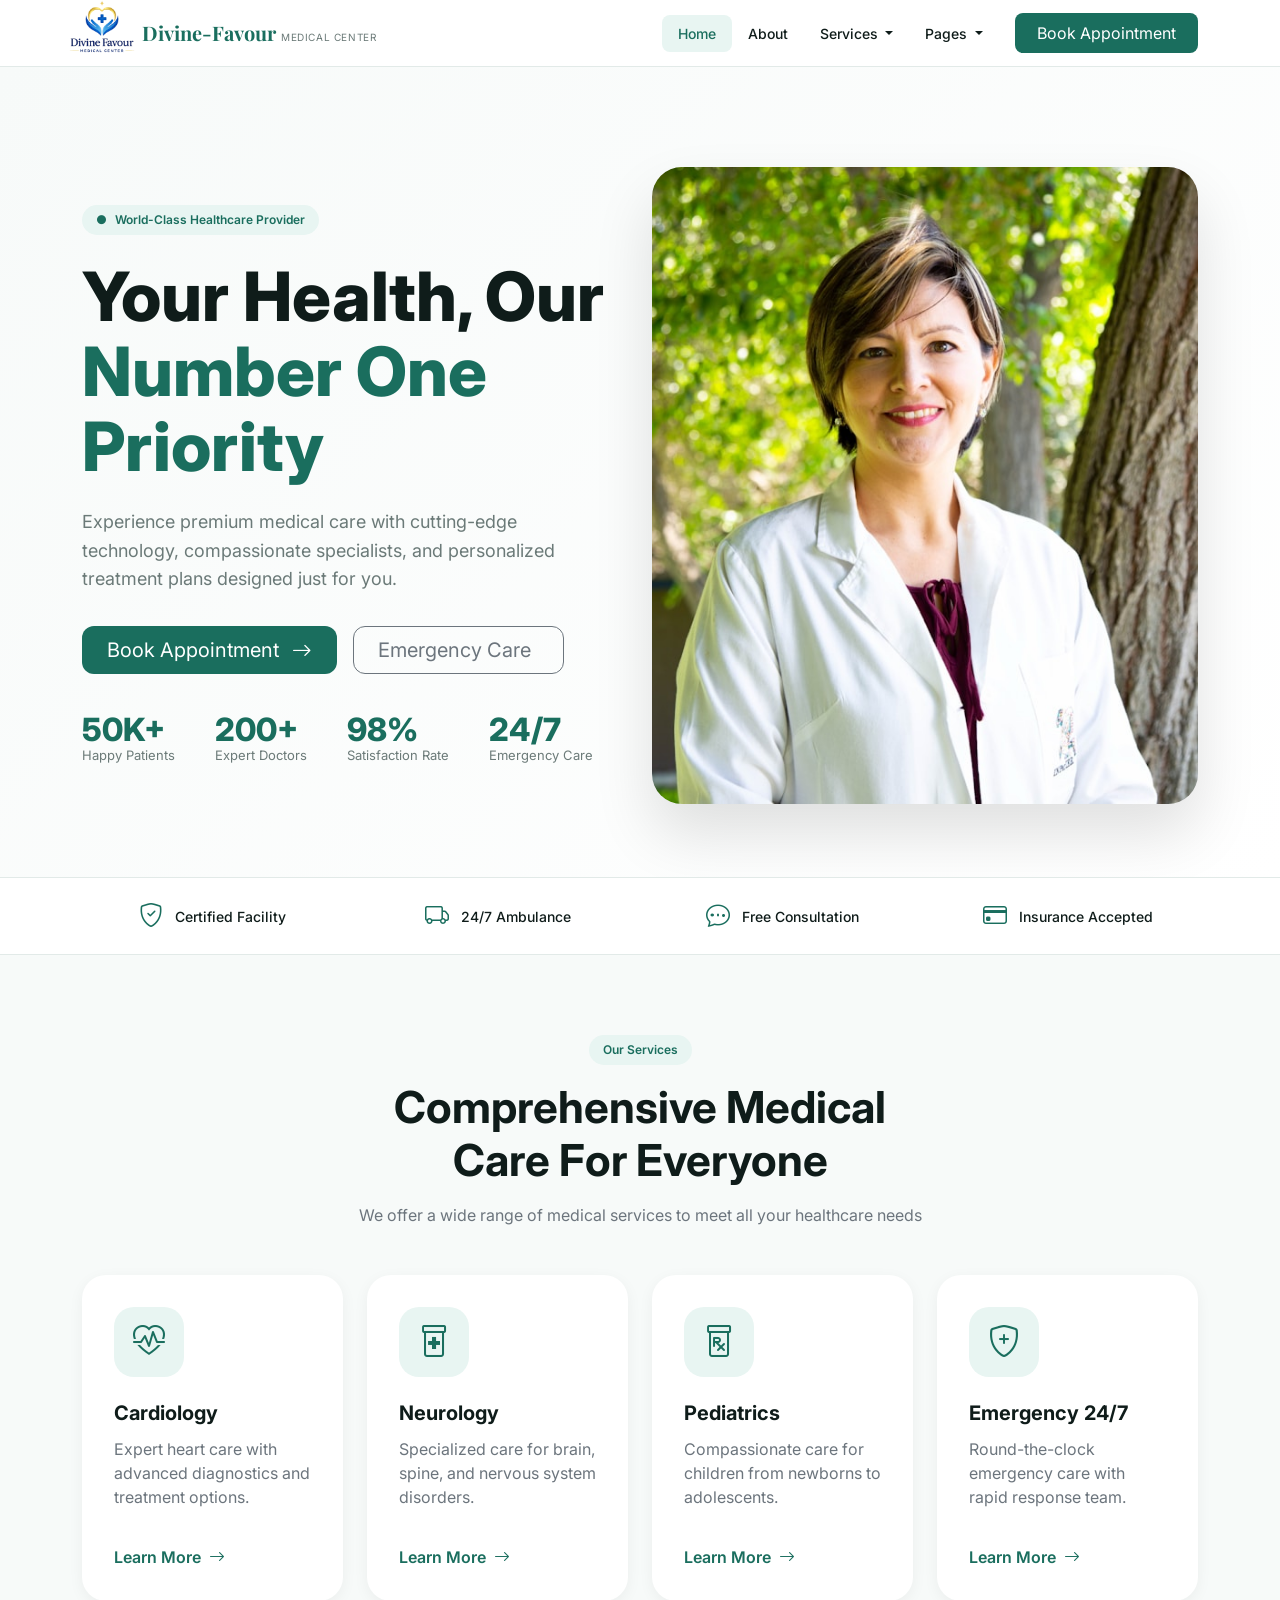
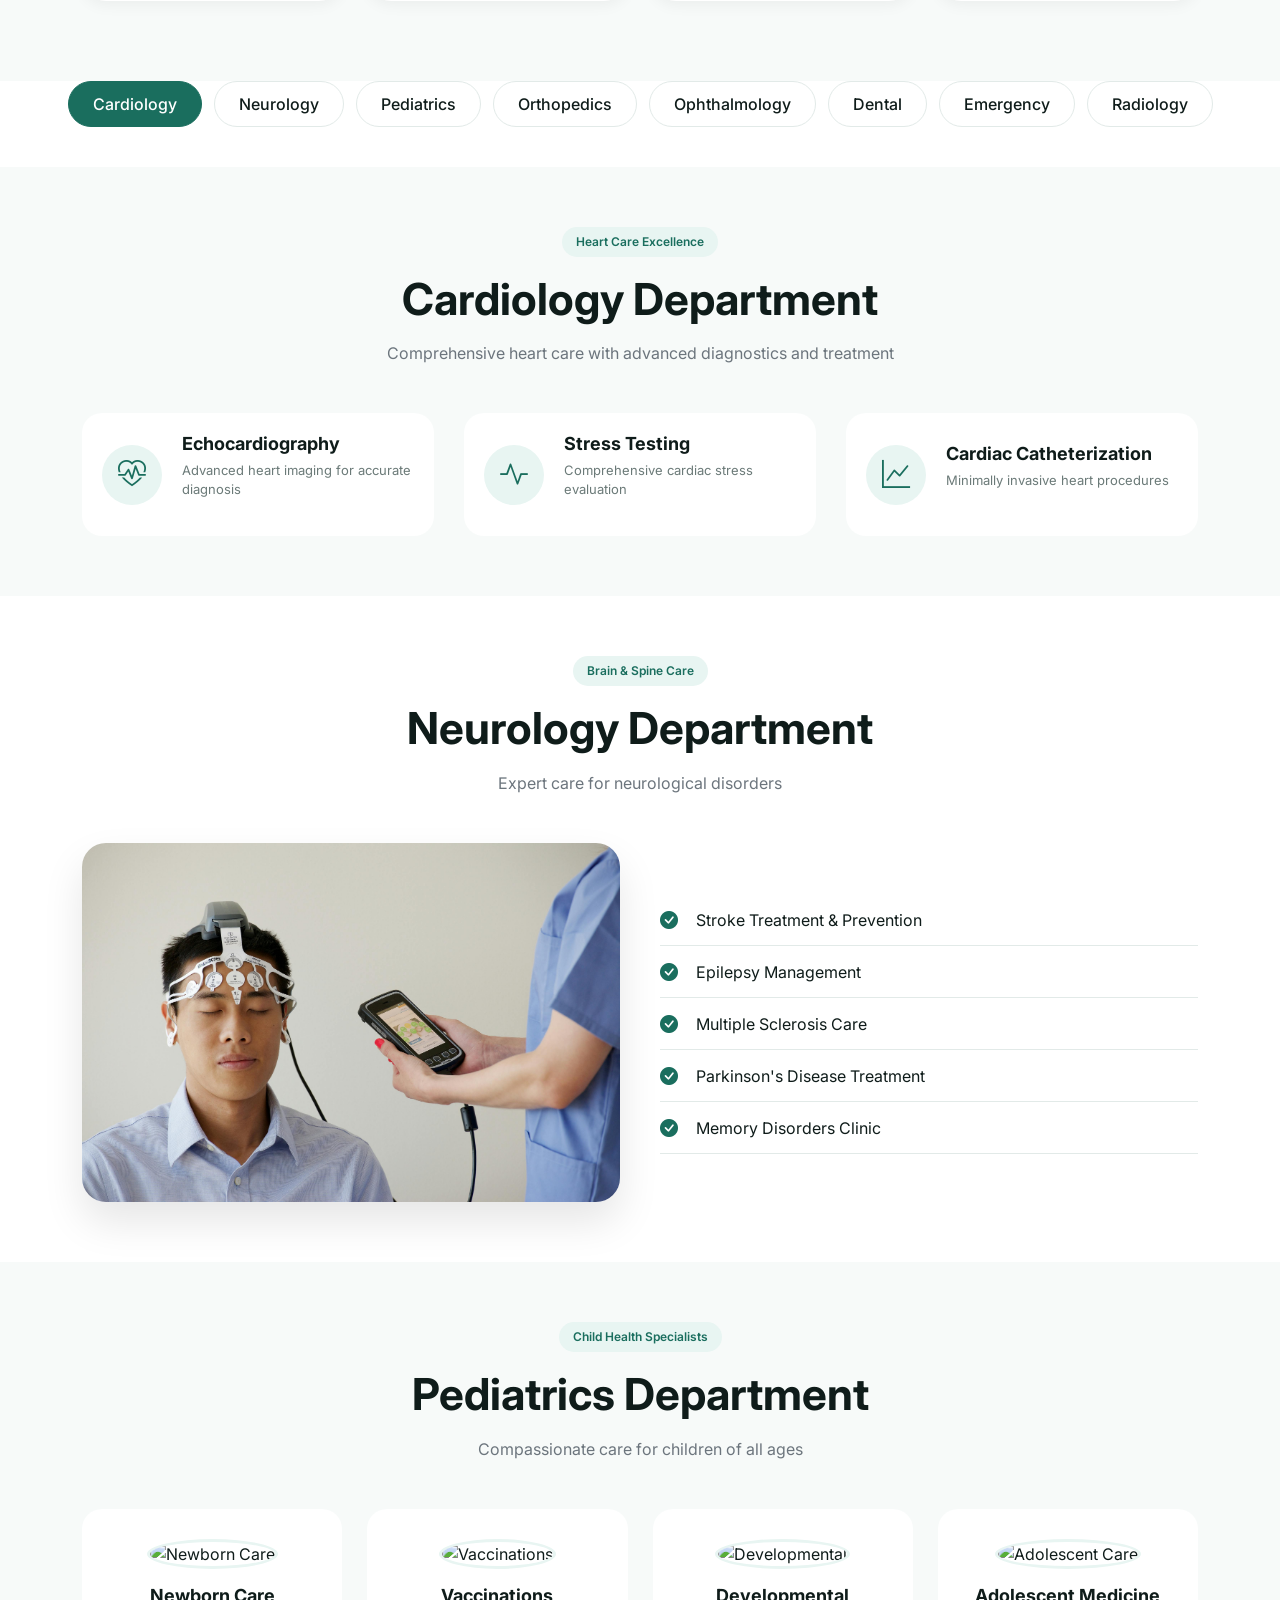
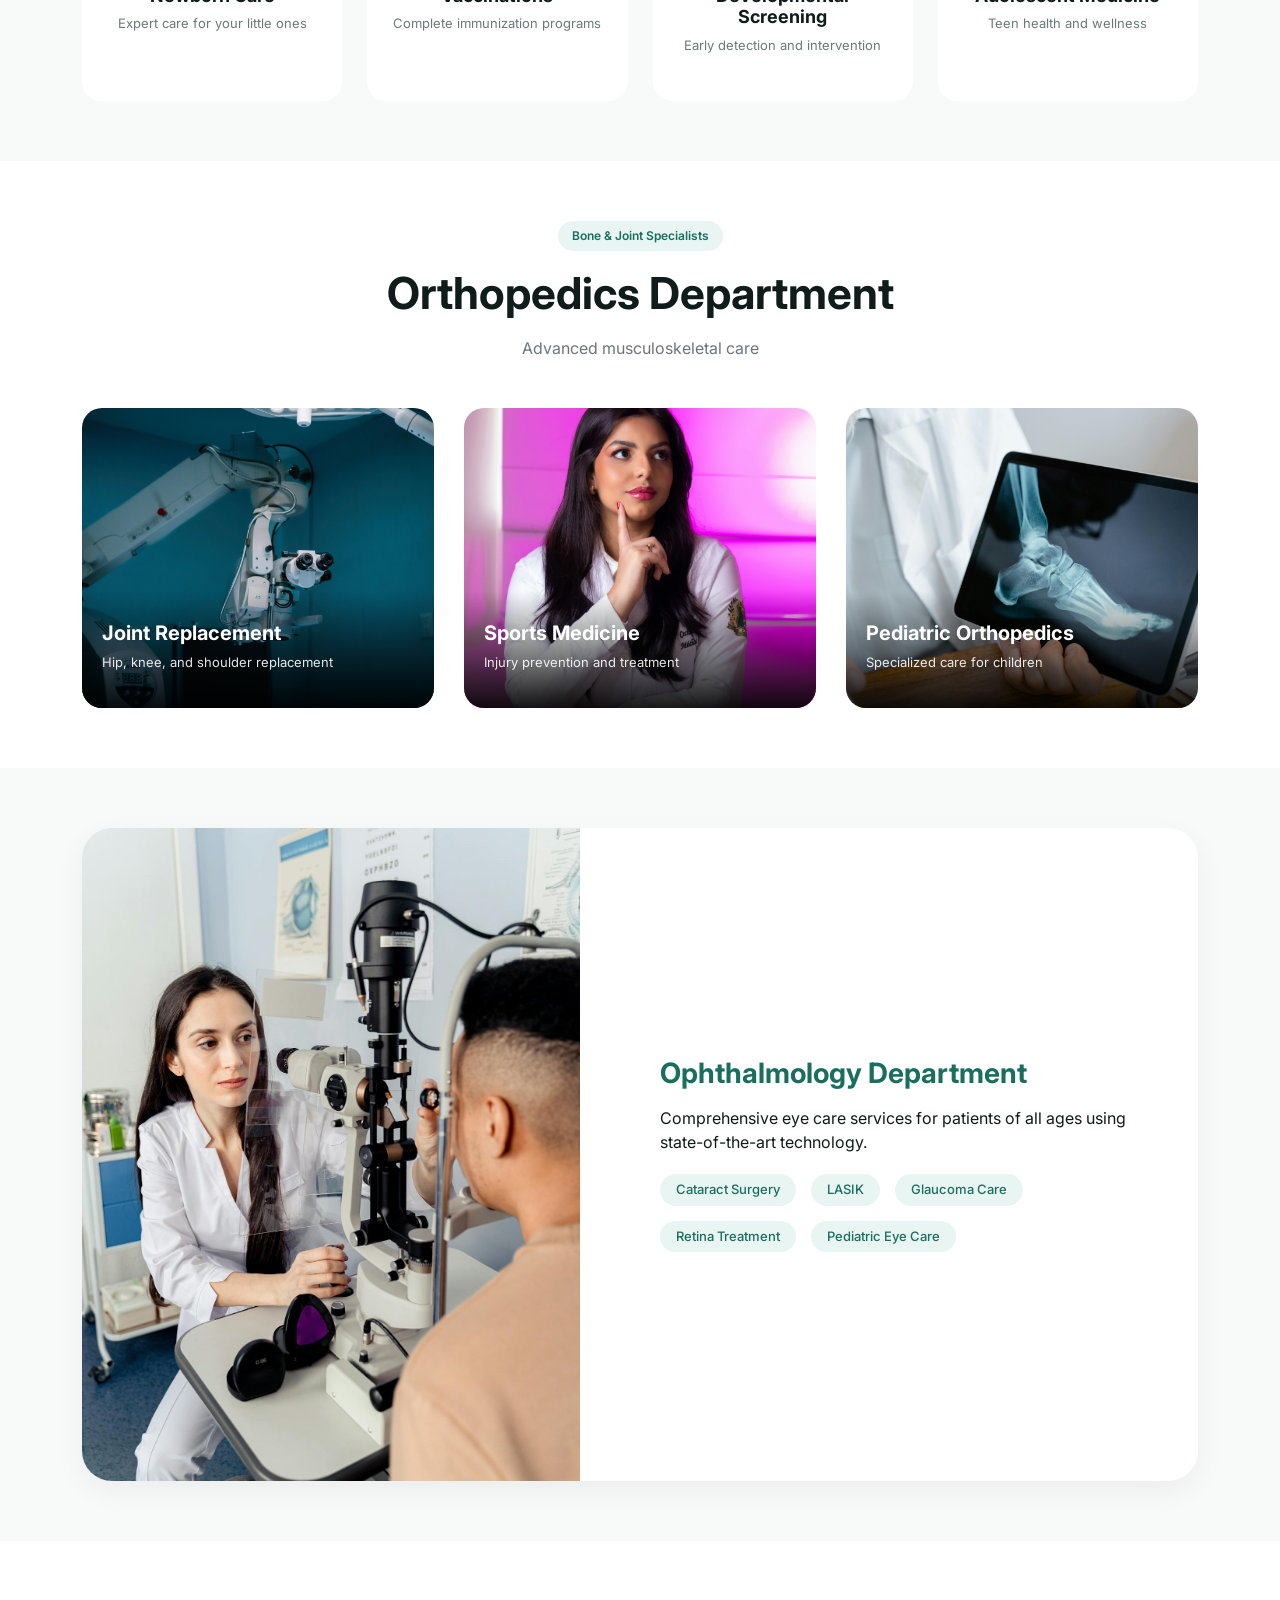
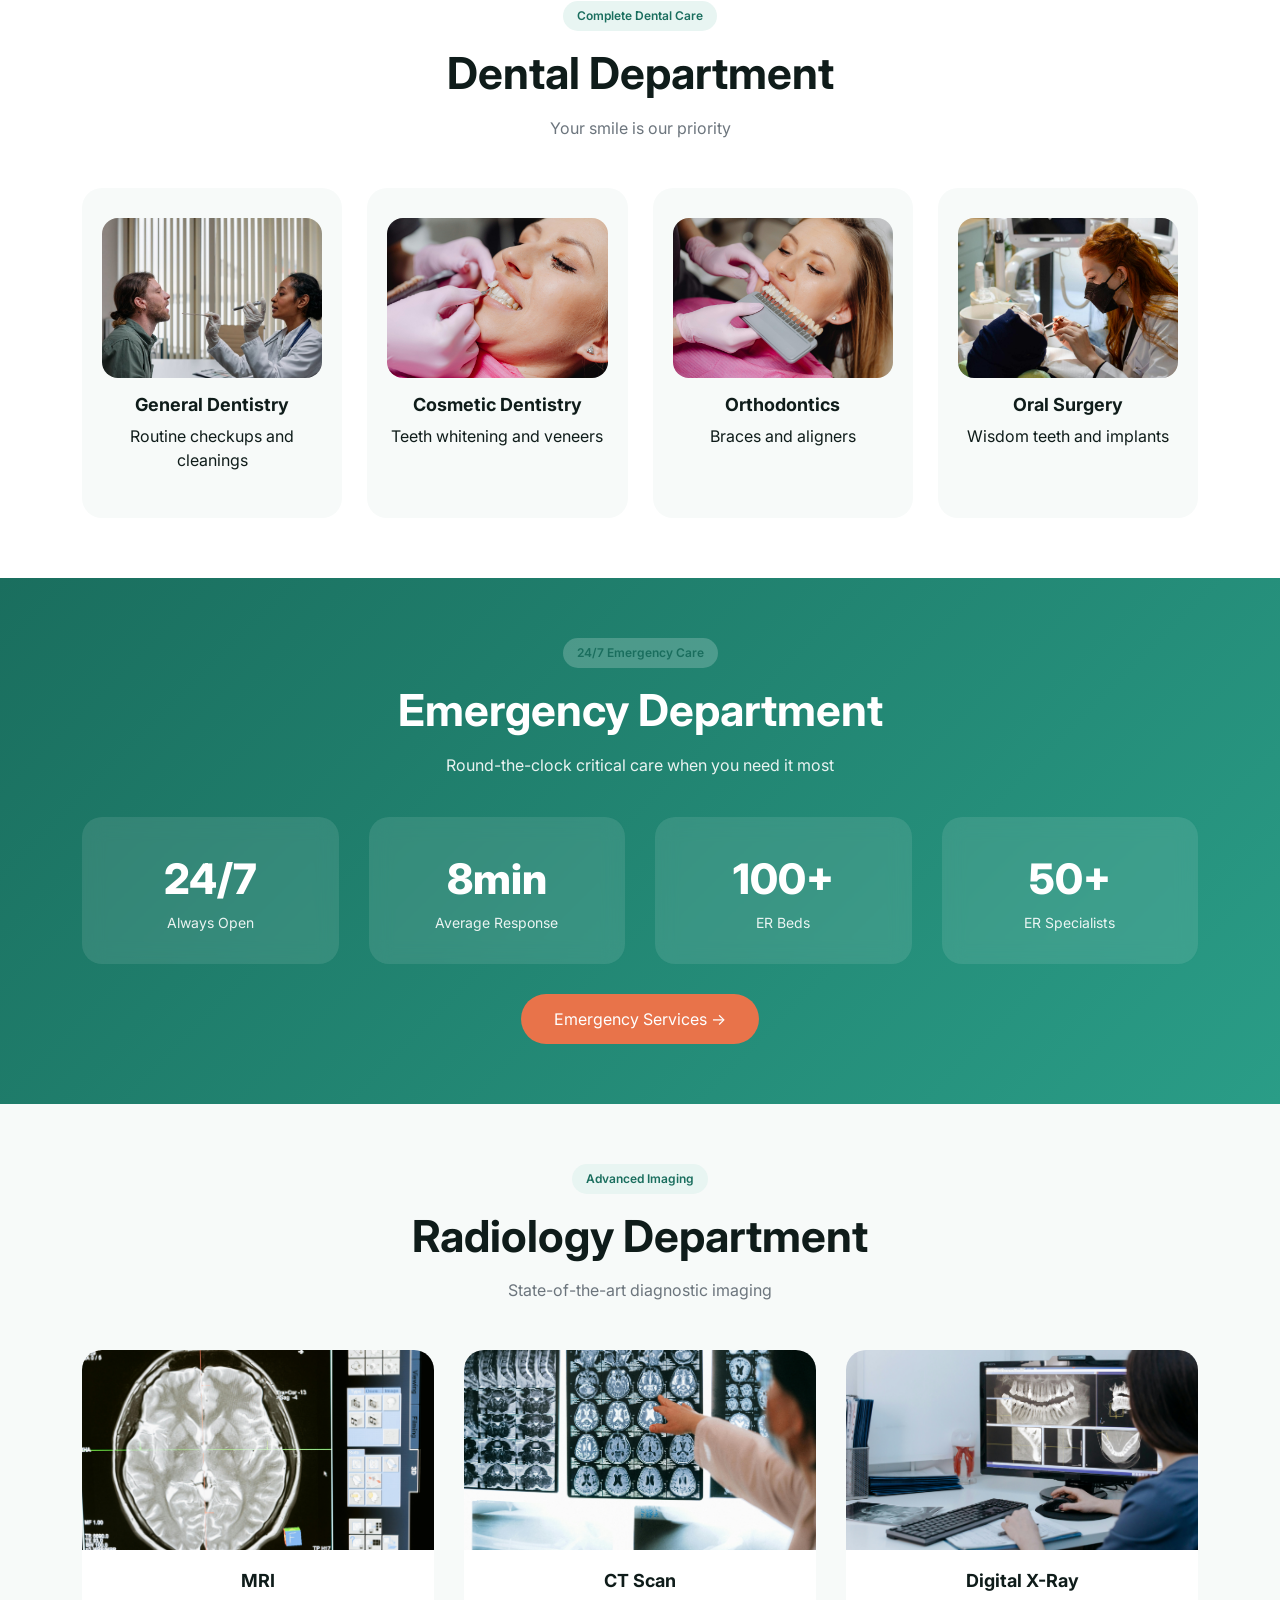
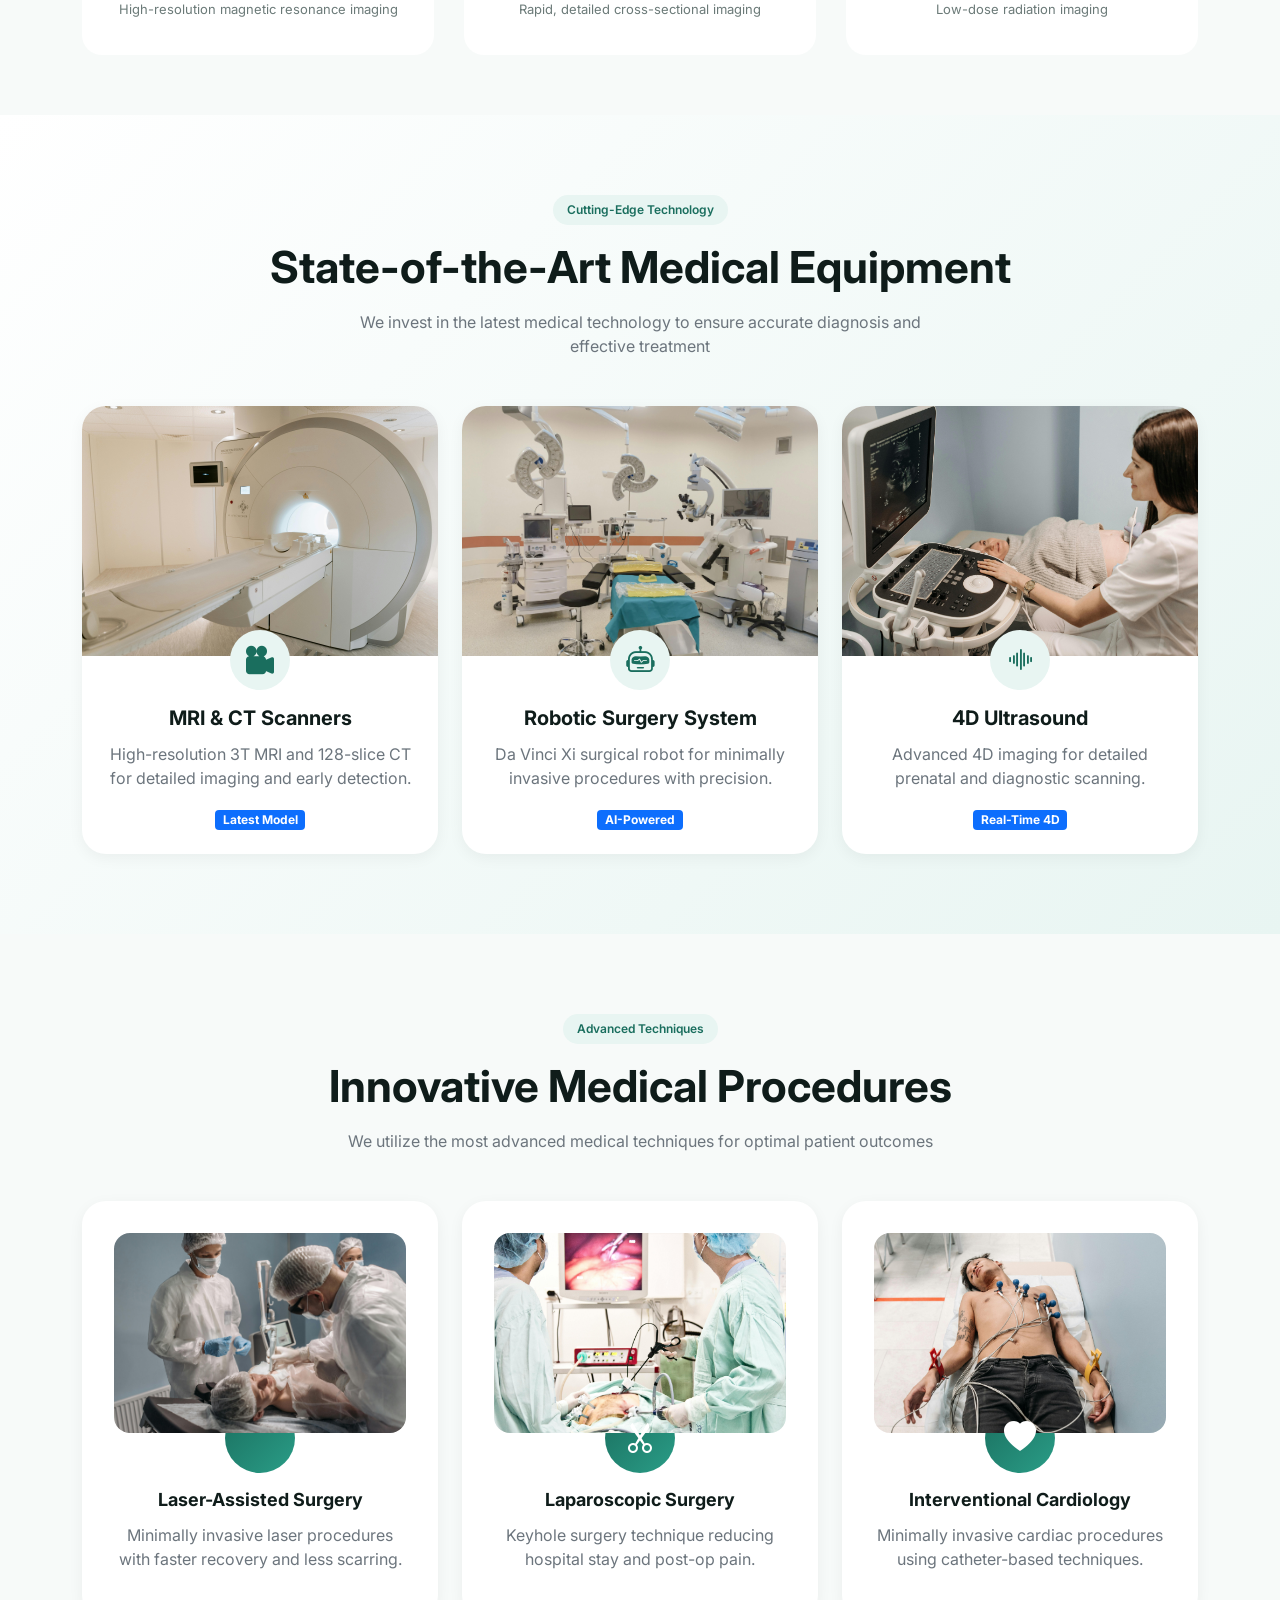
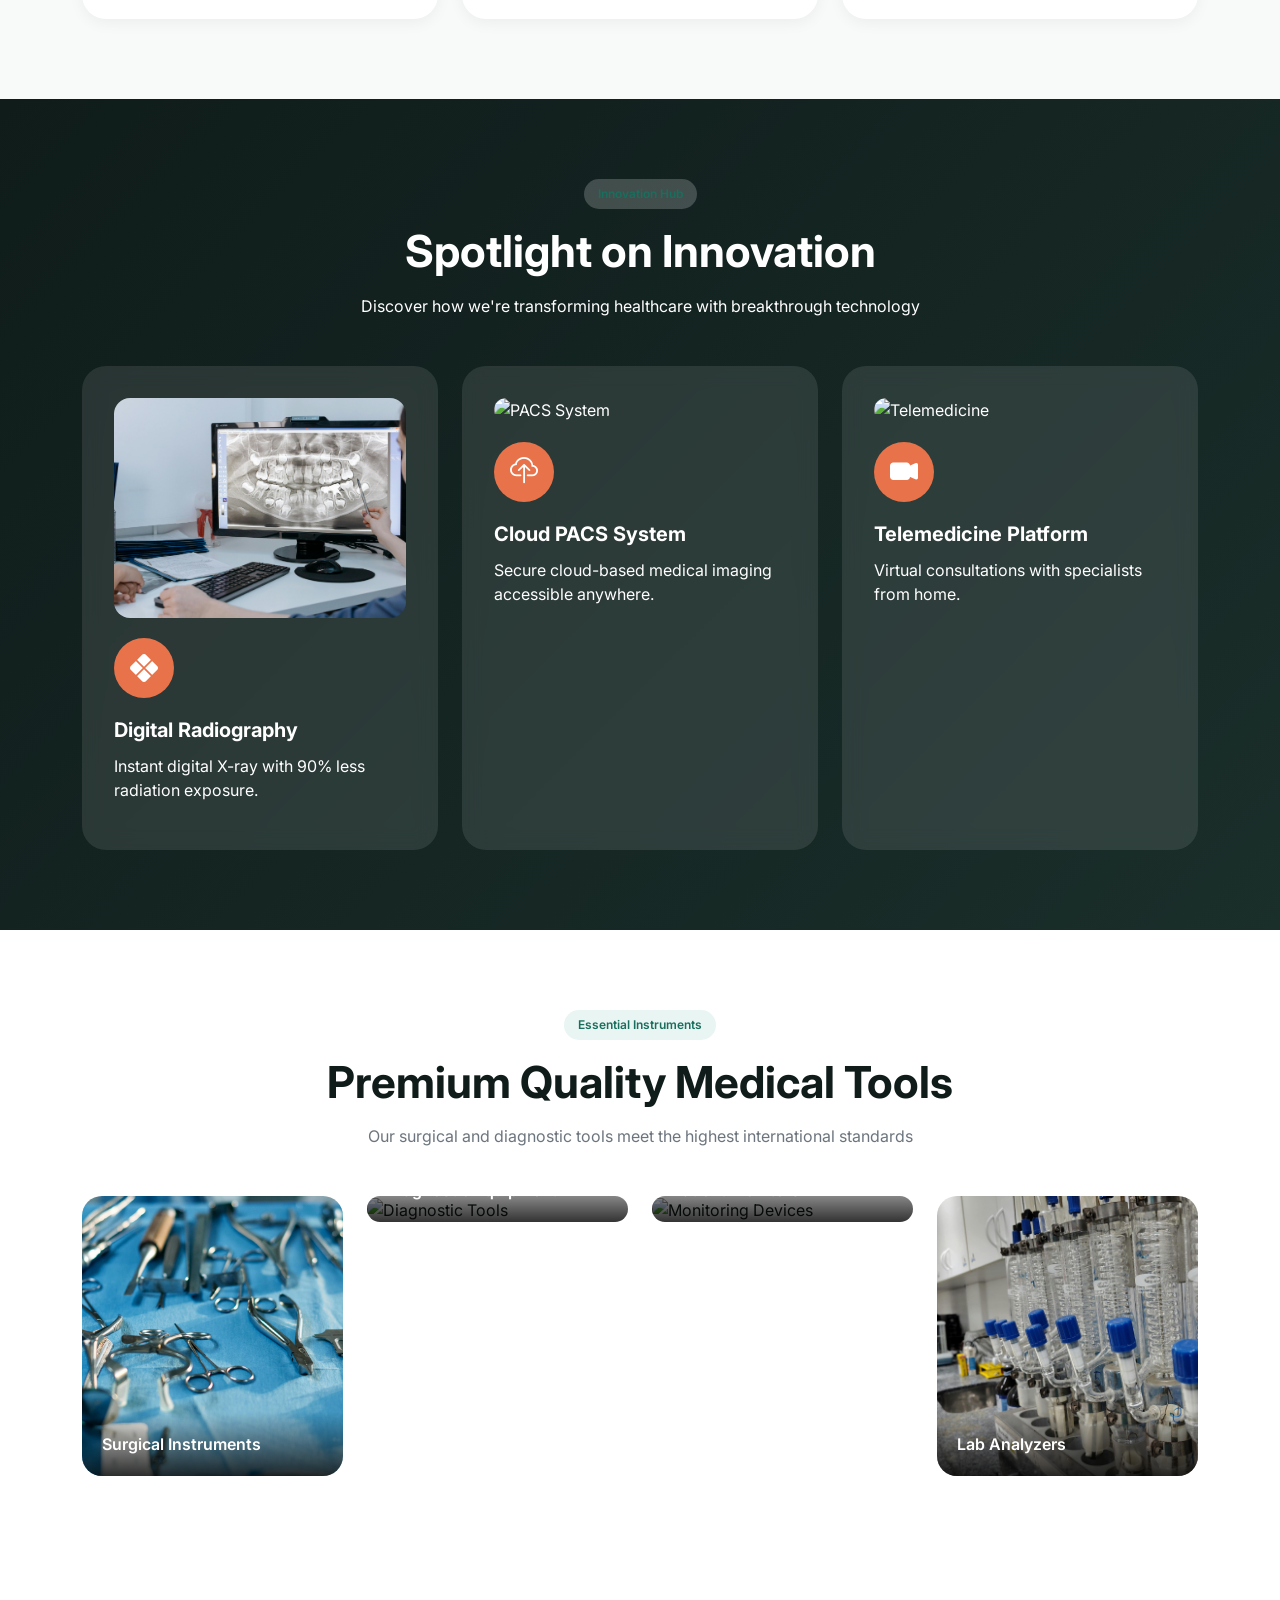
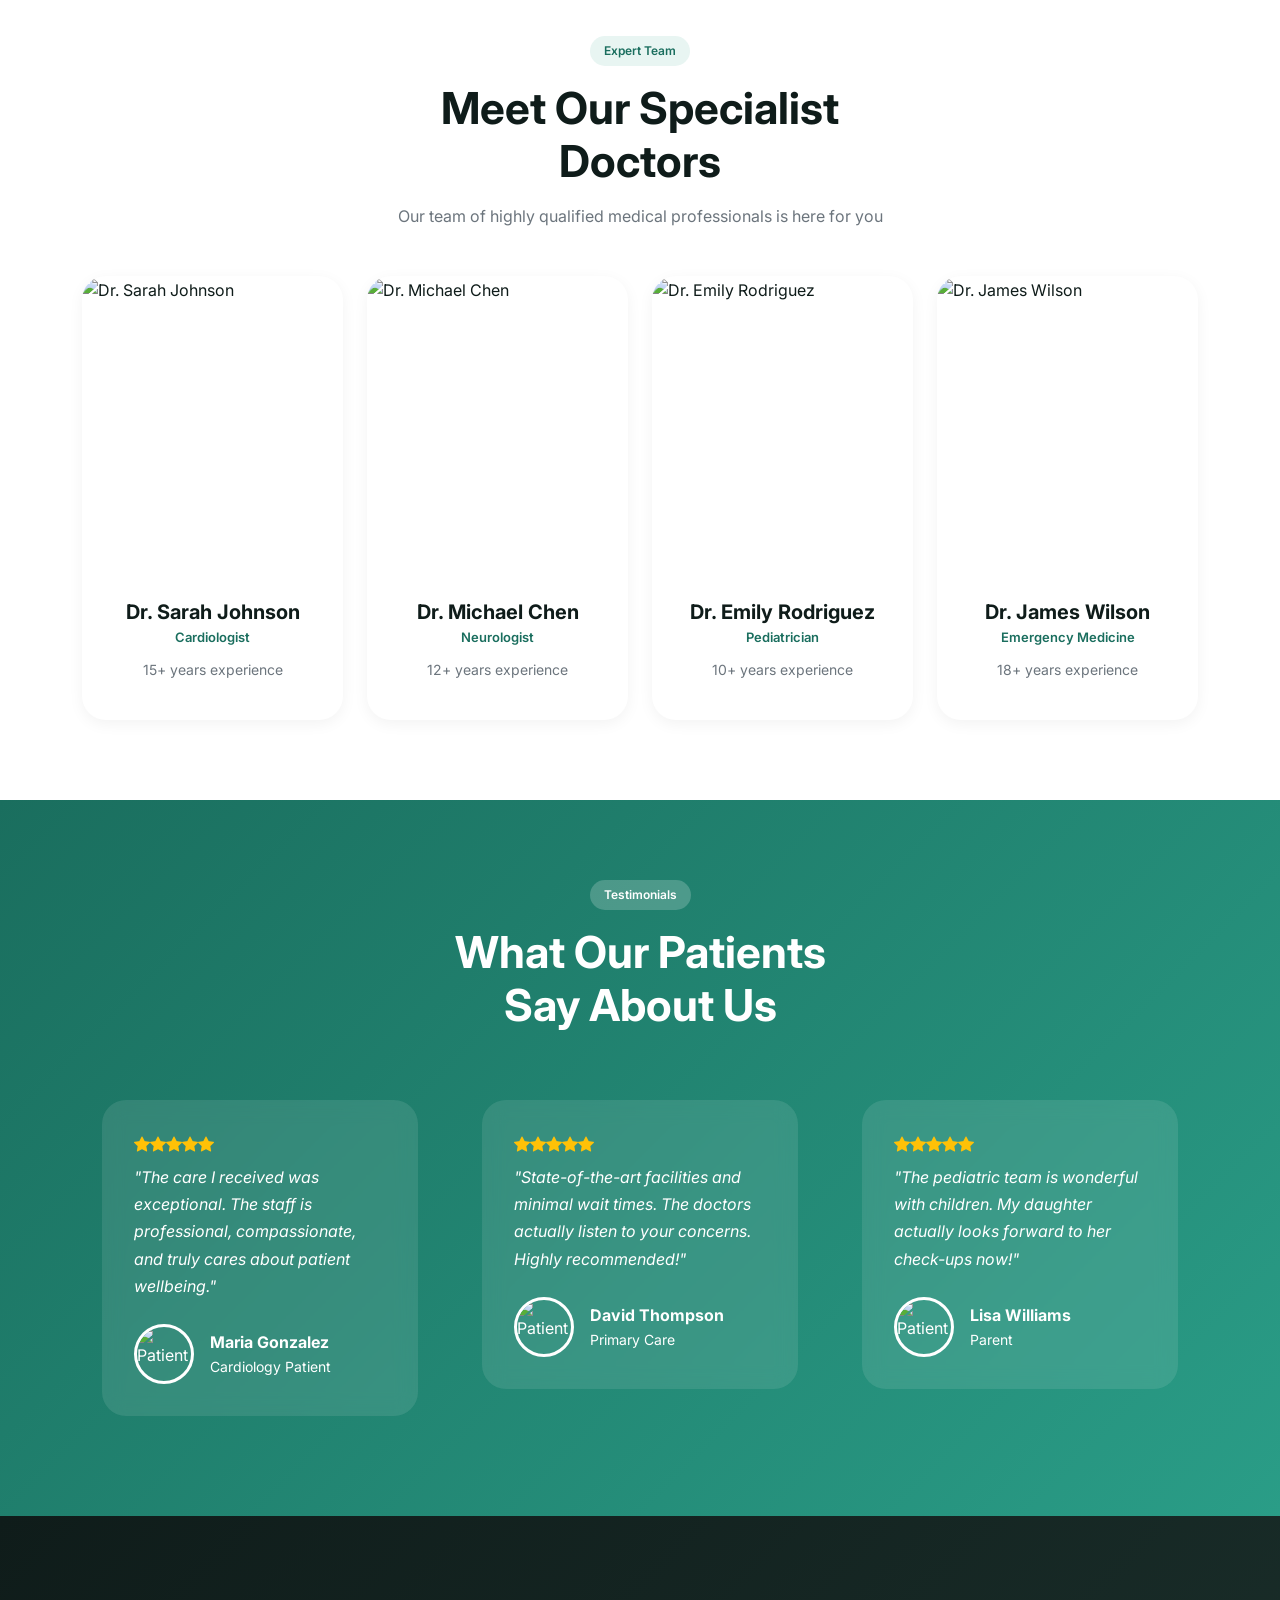
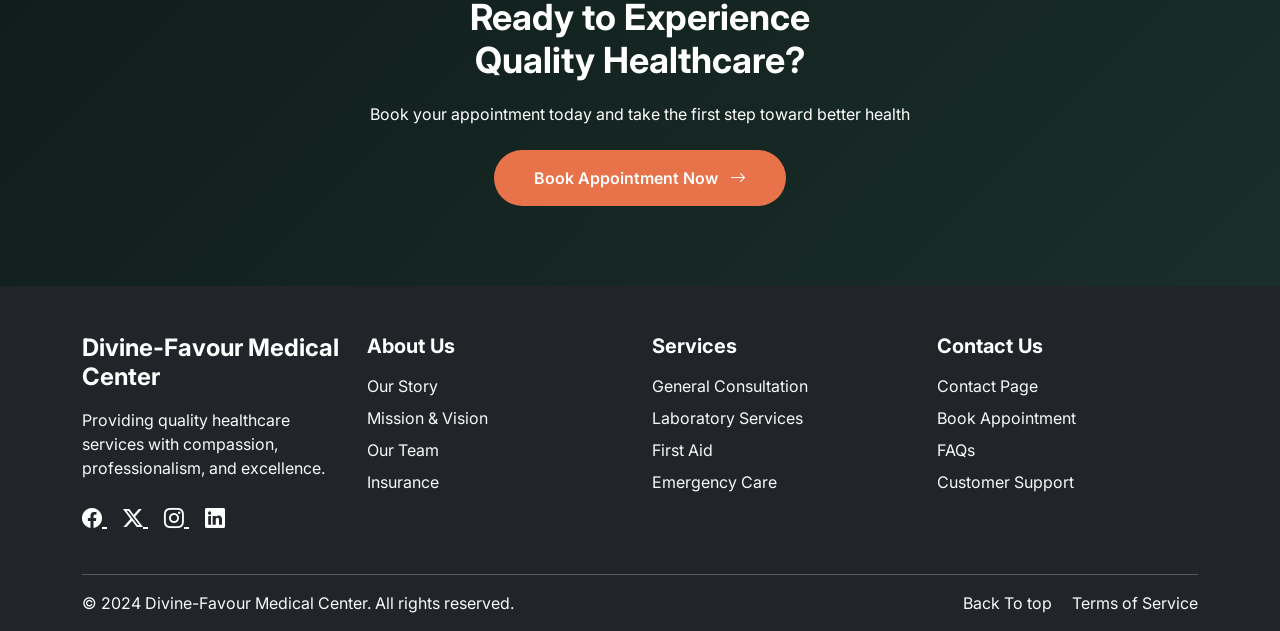
==== commit c011fac8: "Project 2" ====
--- a/index.html
+++ b/index.html
@@ -177,7 +177,7 @@
             </p>
             <div class="d-flex gap-3 flex-wrap">
               <a
-                href="/pages/appointment.html"
+                href="../pages/appointment.html"
                 class="btn btn-lg px-4"
                 style="
                   background: var(--primary);
@@ -188,7 +188,7 @@
                 Book Appointment <i class="bi bi-arrow-right ms-2"></i>
               </a>
               <a
-                href="/pages/emergency-care.html"
+                href="../pages/emergency-care.html"
                 class="btn btn-lg btn-outline-secondary px-4"
                 style="border-radius: 12px"
               >
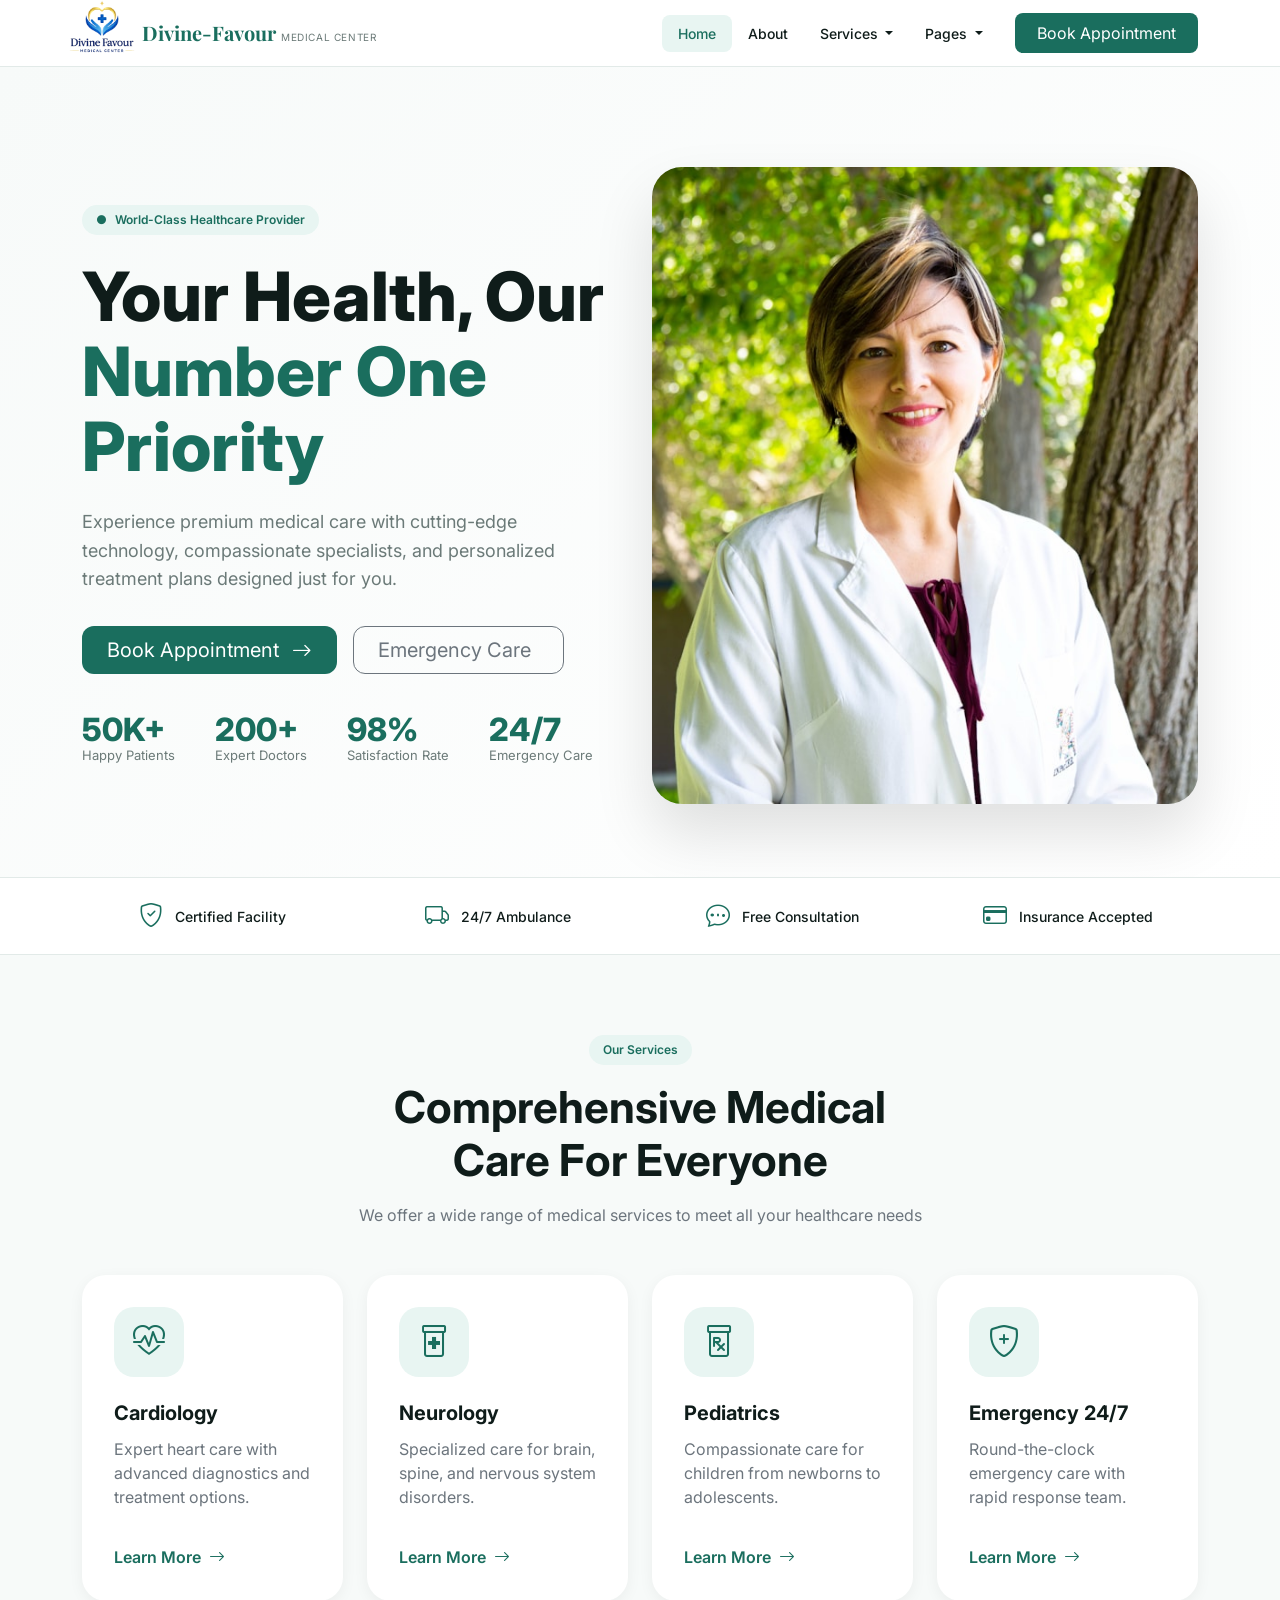
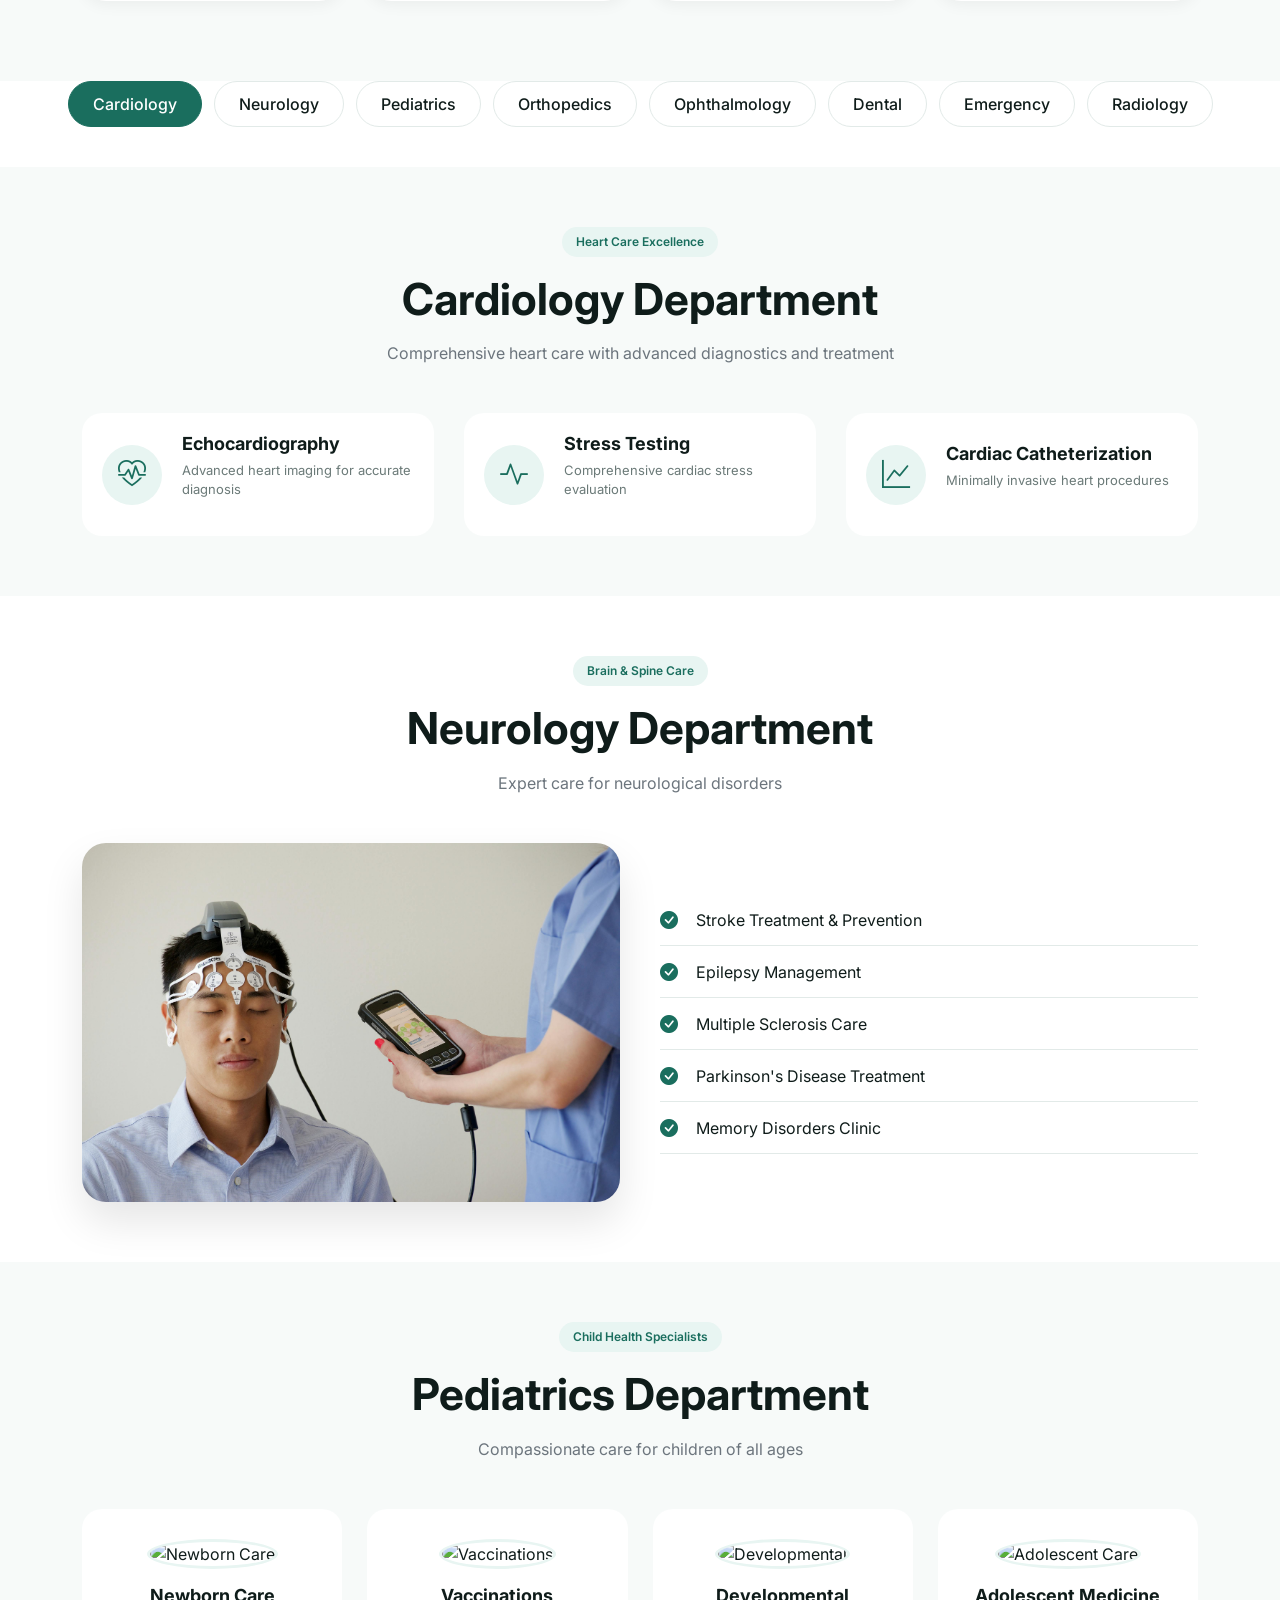
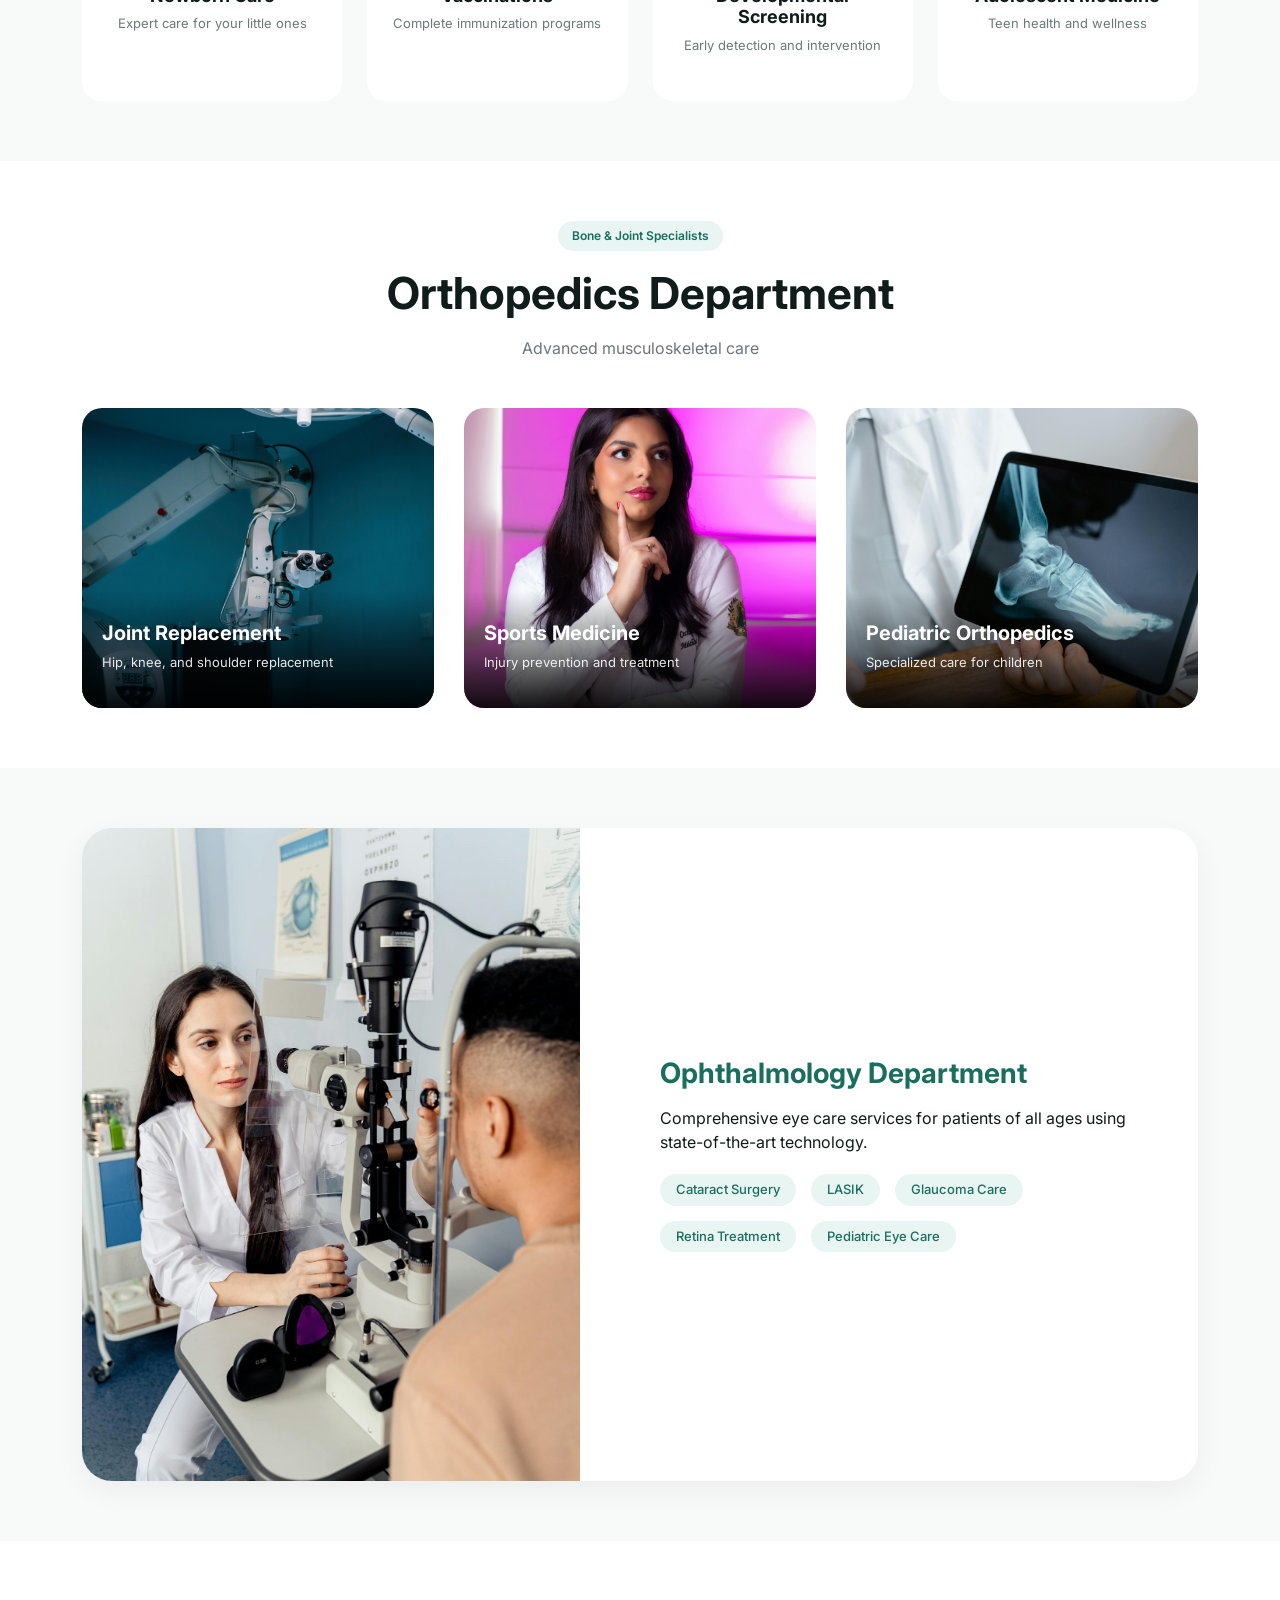
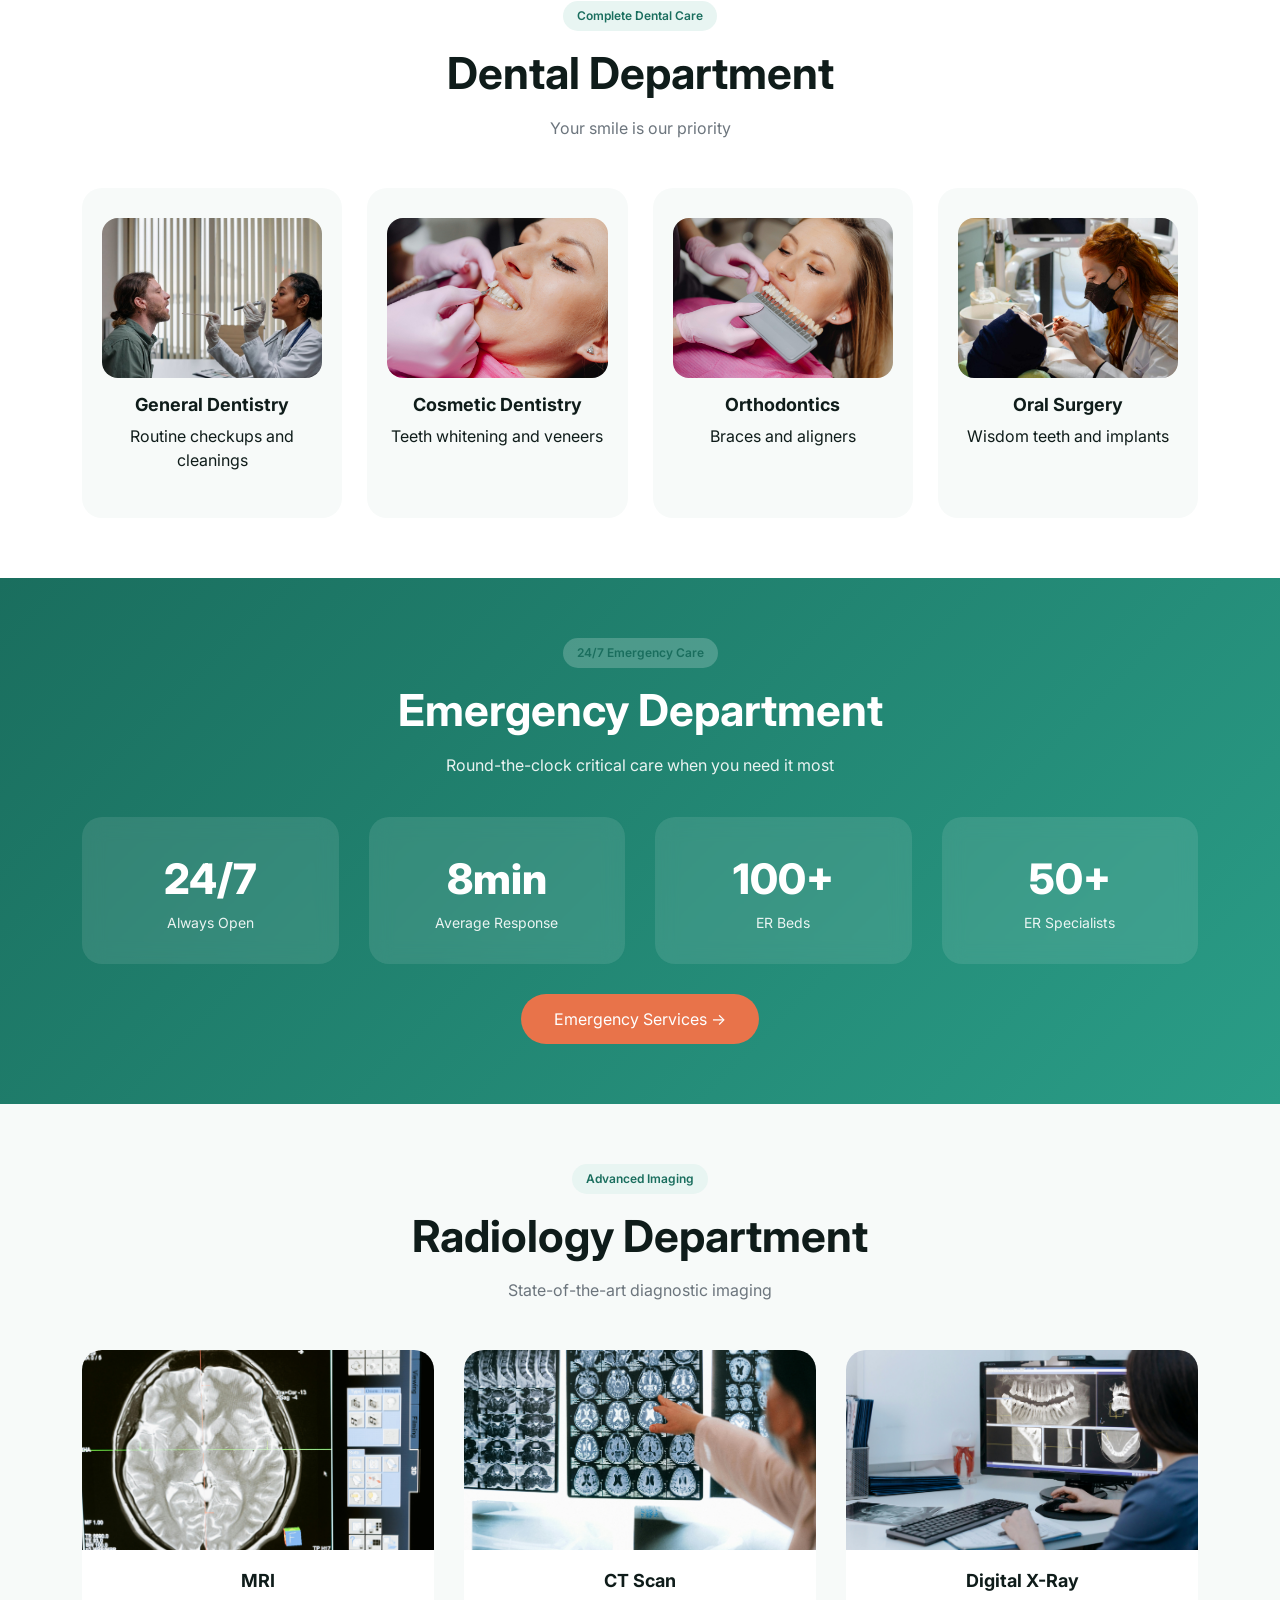
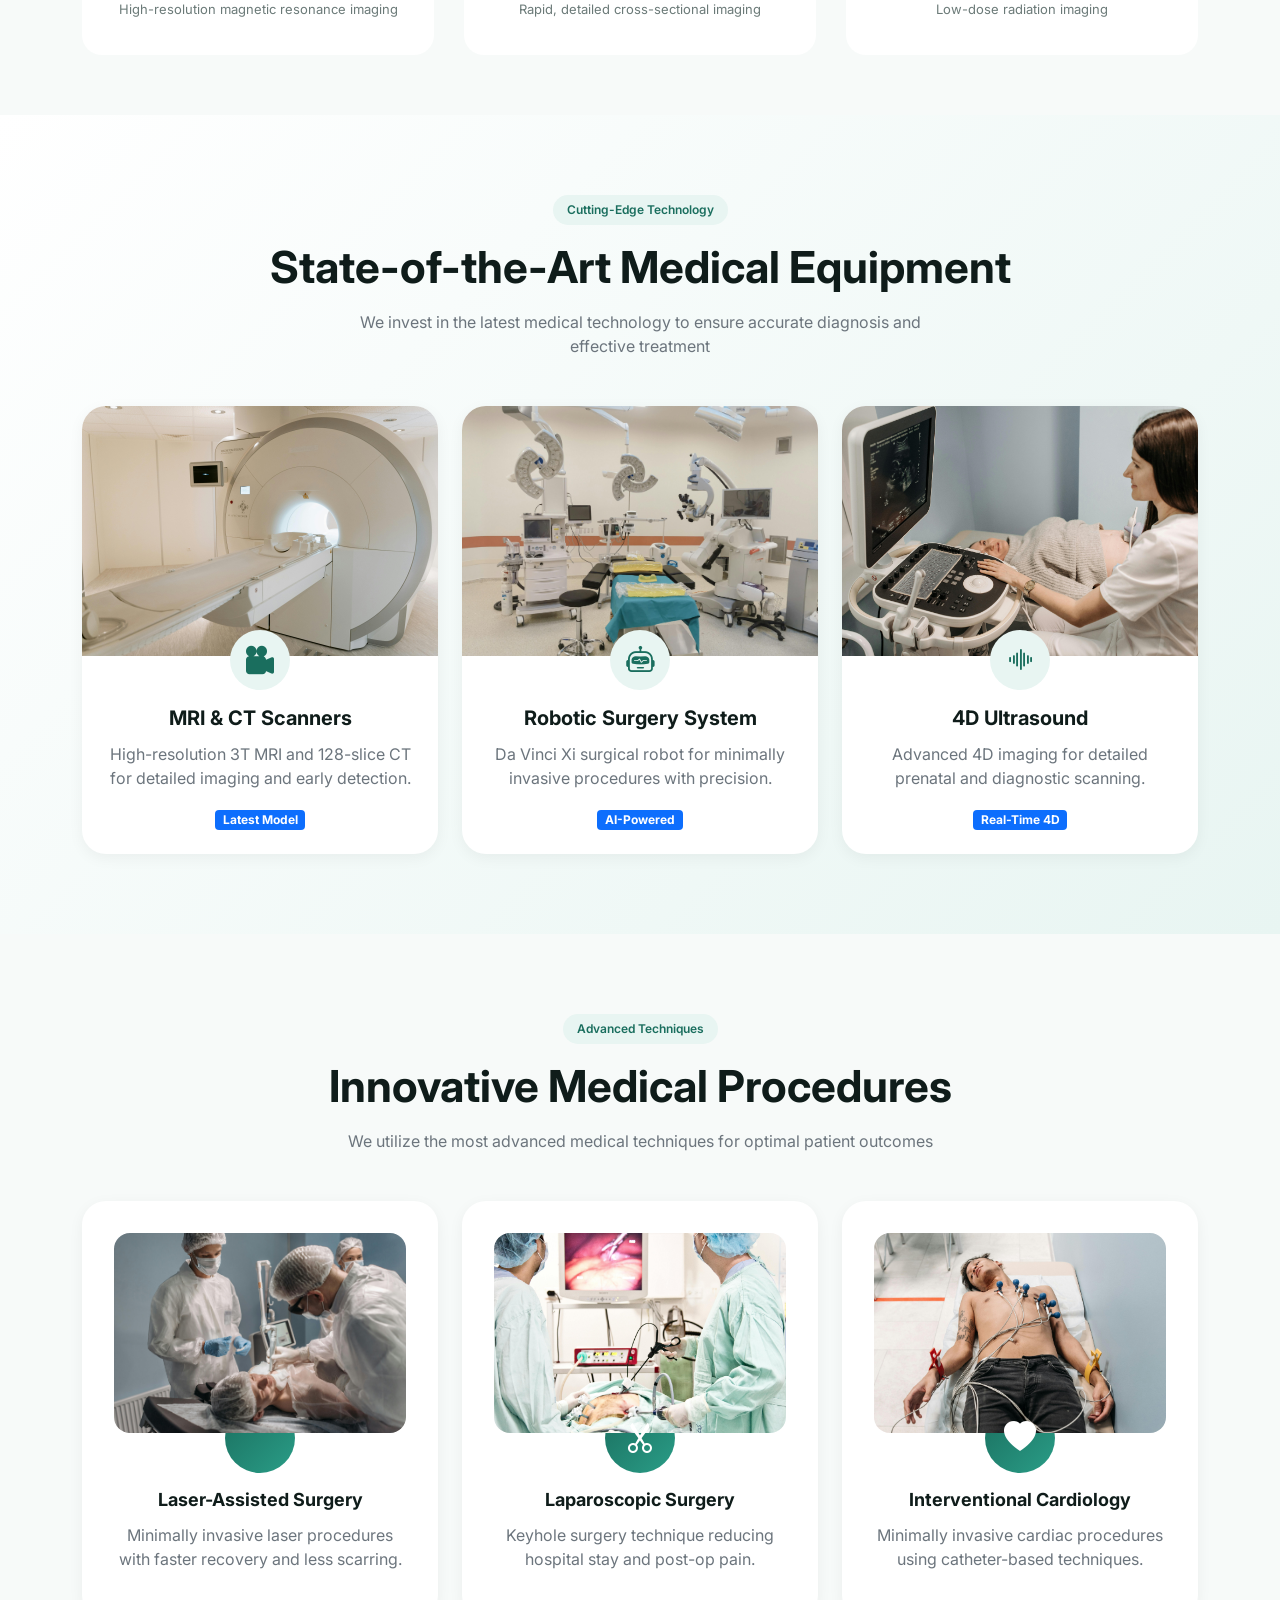
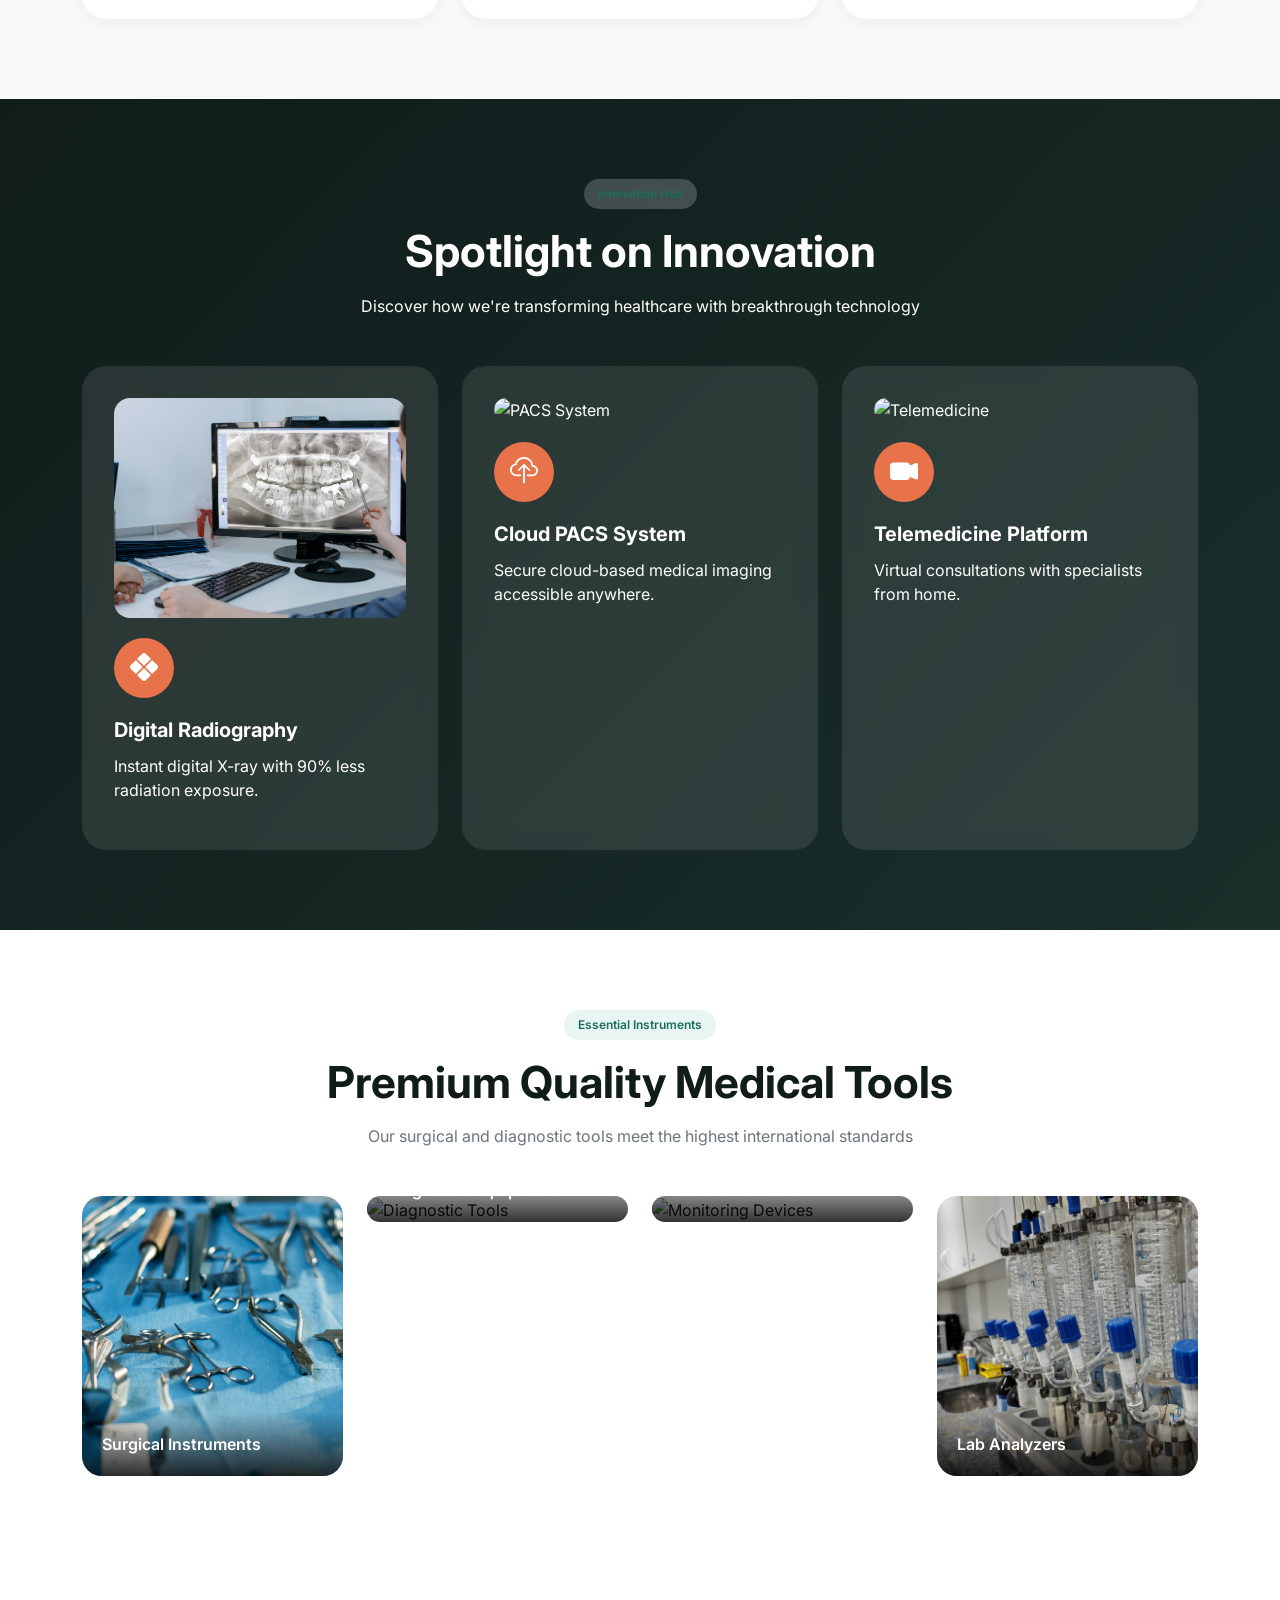
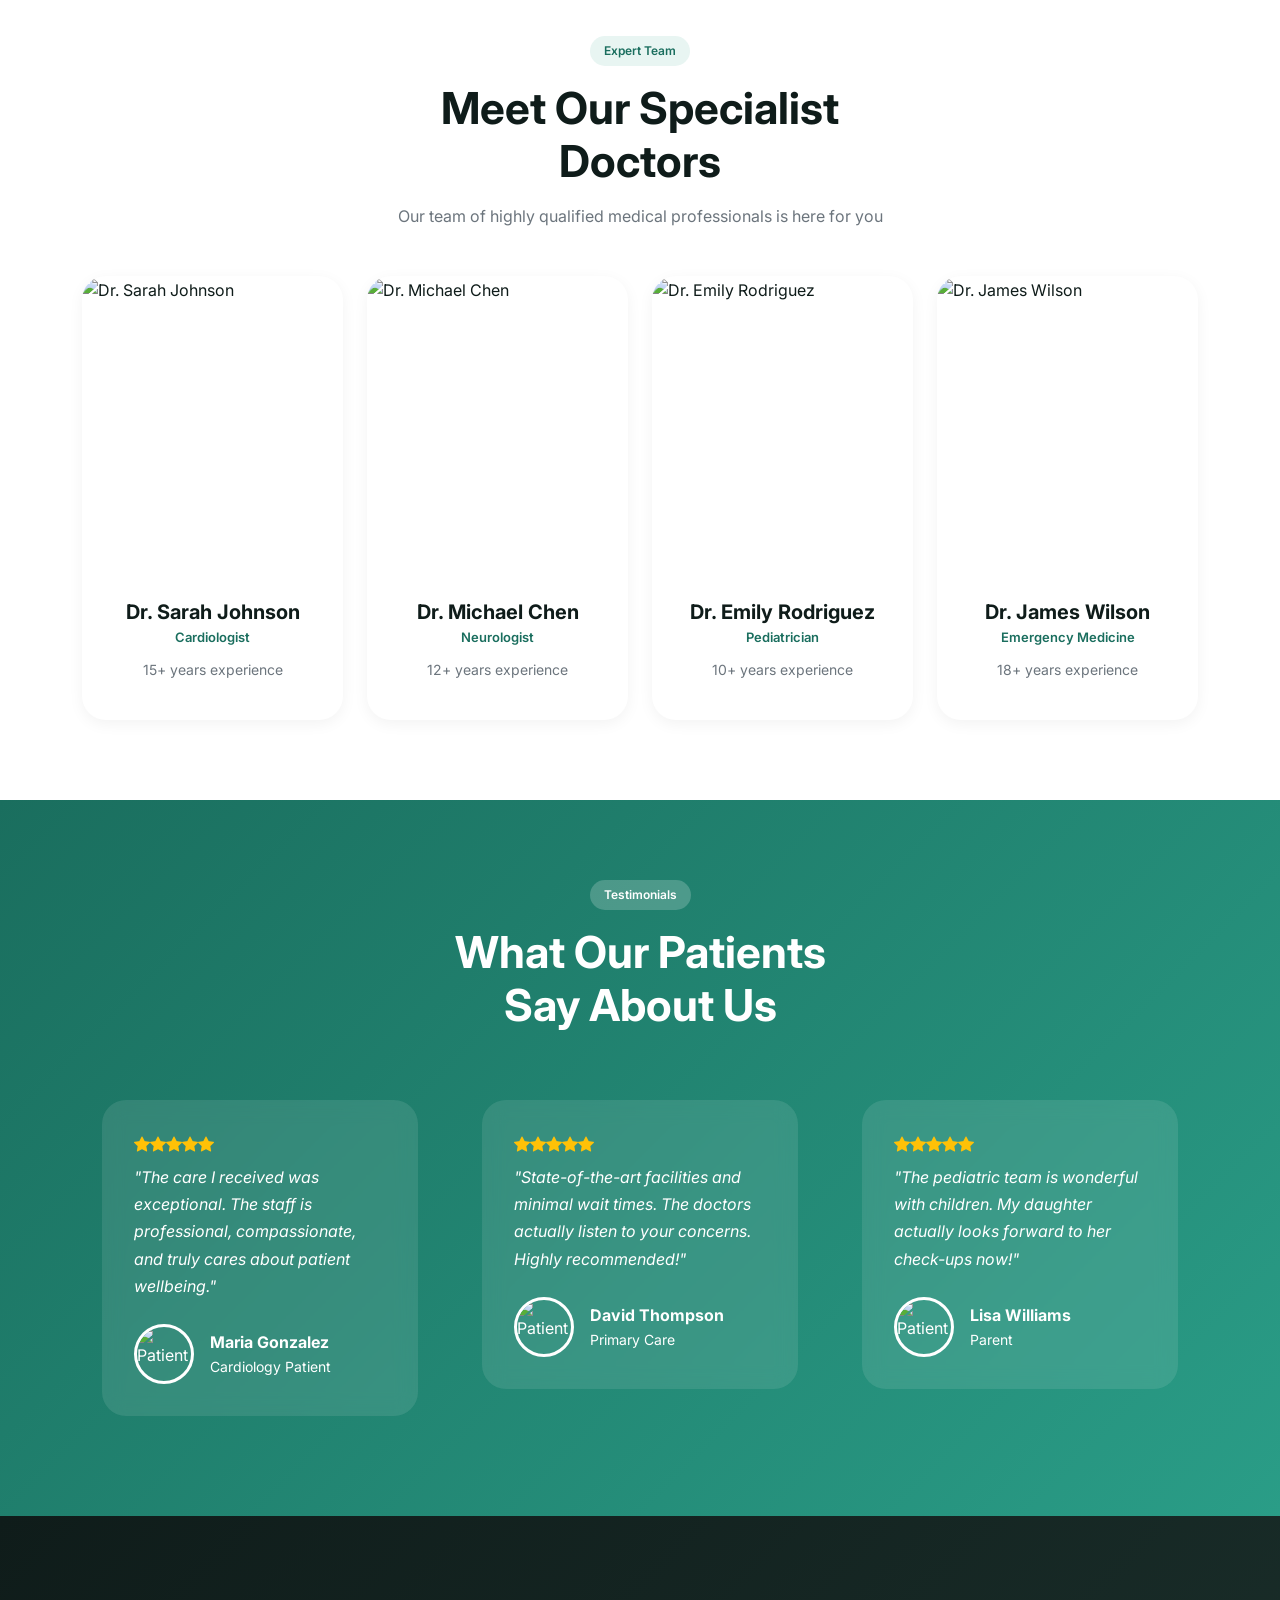
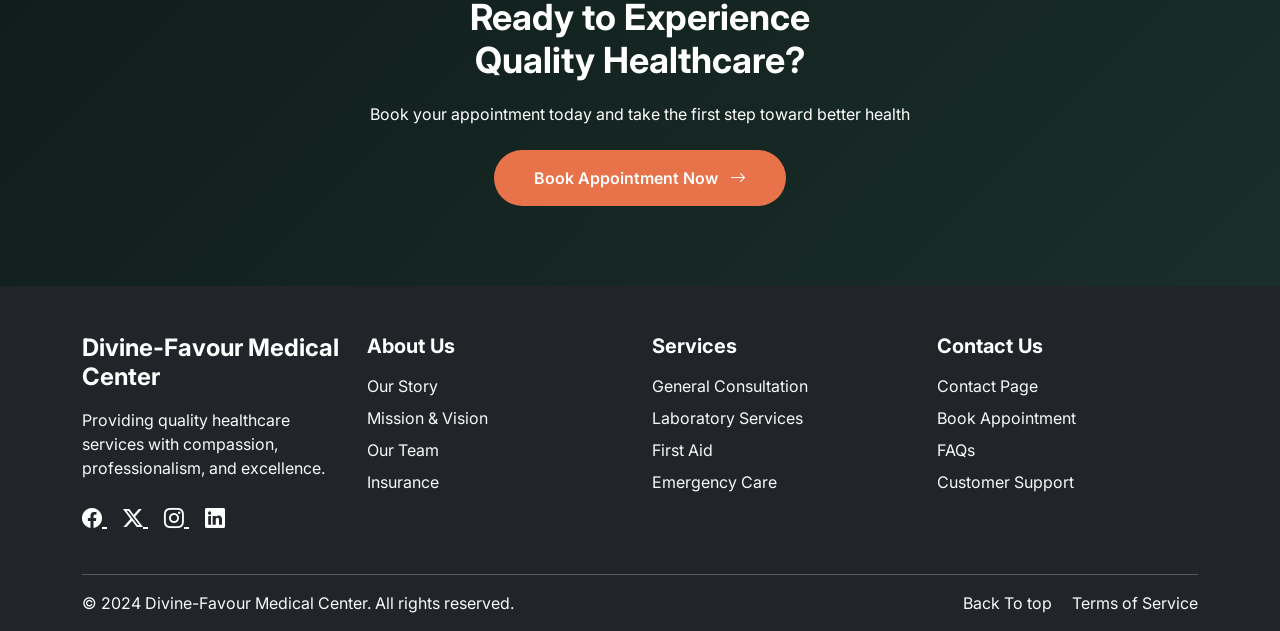
==== commit c3bdab2d: "Project 6" ====
--- a/index.html
+++ b/index.html
@@ -23,7 +23,7 @@
     <nav class="main-navbar navbar navbar-expand-lg">
       <div class="container">
         <!-- Brand / Logo -->
-        <a class="navbar-brand" href="index.html">
+        <a class="navbar-brand" href="../index.html">
           <div class="brand-icon">
             <img
               src="logo/ChatGPT Image May 13, 2026, 05_31_06 PM.png"
@@ -60,7 +60,7 @@
 
             <!-- About Link -->
             <li class="nav-item">
-              <a class="nav-link nav-link-custom" href="pages/about.html"
+              <a class="nav-link nav-link-custom" href="../pages/about.html"
                 >About</a
               >
             </li>
@@ -78,22 +78,22 @@
               </a>
               <ul class="dropdown-menu dropdown-menu-custom">
                 <li>
-                  <a class="dropdown-item" href="pages/medical-checkup.html">
+                  <a class="dropdown-item" href="../pages/medical-checkup.html">
                     <i class="bi bi-heart-pulse"></i>Medical Checkup
                   </a>
                 </li>
                 <li>
-                  <a class="dropdown-item" href="pages/emergency-care.html">
+                  <a class="dropdown-item" href="../pages/emergency-care.html">
                     <i class="bi bi-truck-front"></i>Emergency Care
                   </a>
                 </li>
                 <li>
-                  <a class="dropdown-item" href="pages/insurance.html">
+                  <a class="dropdown-item" href="../pages/insurance.html">
                     <i class="bi bi-shield-check"></i>Insurance
                   </a>
                 </li>
                 <li>
-                  <a class="dropdown-item" href="pages/appointment.html">
+                  <a class="dropdown-item" href="../pages/appointment.html">
                     <i class="bi bi-calendar-check"></i>Appointment
                   </a>
                 </li>
@@ -113,22 +113,22 @@
               </a>
               <ul class="dropdown-menu dropdown-menu-custom">
                 <li>
-                  <a class="dropdown-item" href="pages/faqs.html">
+                  <a class="dropdown-item" href="../pages/faqs.html">
                     <i class="bi bi-question-circle"></i>FAQs
                   </a>
                 </li>
                 <li>
-                  <a class="dropdown-item" href="pages/doctors-staff.html">
+                  <a class="dropdown-item" href="../pages/doctors-staff.html">
                     <i class="bi bi-people"></i>Doctors & Staff
                   </a>
                 </li>
                 <li>
-                  <a class="dropdown-item" href="pages/profile.html">
+                  <a class="dropdown-item" href="../pages/profile.html">
                     <i class="bi bi-person-circle"></i>Profile
                   </a>
                 </li>
                 <li>
-                  <a class="dropdown-item" href="pages/first-aid.html">
+                  <a class="dropdown-item" href="../pages/first-aid.html">
                     <i class="bi bi-newspaper"></i>First Aid
                   </a>
                 </li>
@@ -139,7 +139,7 @@
                   />
                 </li>
                 <li>
-                  <a class="dropdown-item" href="pages/contact.html">
+                  <a class="dropdown-item" href="../pages/contact.html">
                     <i class="bi bi-envelope"></i>Contact
                   </a>
                 </li>
@@ -149,7 +149,7 @@
 
           <!-- Action Buttons -->
           <div class="d-flex gap-2 ms-lg-3 mt-3 mt-lg-0">
-            <a href="pages/appointment.html" class="nav-cta-signup"
+            <a href="../pages/appointment.html" class="nav-cta-signup"
               >Book Appointment</a
             >
           </div>
@@ -1157,7 +1157,7 @@
             <ul class="list-unstyled">
               <li class="mb-2">
                 <a
-                  href="pages/about.html"
+                  href="../pages/about.html"
                   class="text-light text-decoration-none"
                 >
                   Our Story
@@ -1166,7 +1166,7 @@
 
               <li class="mb-2">
                 <a
-                  href="pages/emergency-care.html"
+                  href="../pages/emergency-care.html"
                   class="text-light text-decoration-none"
                 >
                   Mission & Vision
@@ -1175,7 +1175,7 @@
 
               <li class="mb-2">
                 <a
-                  href="pages/doctors-staff.html"
+                  href="../pages/doctors-staff.html"
                   class="text-light text-decoration-none"
                 >
                   Our Team
@@ -1184,7 +1184,7 @@
 
               <li>
                 <a
-                  href="pages/insurance.html"
+                  href="../pages/insurance.html"
                   class="text-light text-decoration-none"
                 >
                   Insurance
@@ -1200,7 +1200,7 @@
             <ul class="list-unstyled">
               <li class="mb-2">
                 <a
-                  href="pages/contact.html"
+                  href="../pages/contact.html"
                   class="text-light text-decoration-none"
                 >
                   General Consultation
@@ -1215,7 +1215,7 @@
 
               <li class="mb-2">
                 <a
-                  href="pages/first-aid.html"
+                  href="../pages/first-aid.html"
                   class="text-light text-decoration-none"
                 >
                   First Aid
@@ -1224,7 +1224,7 @@
 
               <li>
                 <a
-                  href="pages/emergency-care.html"
+                  href="../pages/emergency-care.html"
                   class="text-light text-decoration-none"
                 >
                   Emergency Care
@@ -1240,7 +1240,7 @@
             <ul class="list-unstyled">
               <li class="mb-2">
                 <a
-                  href="pages/contact.html"
+                  href="../pages/contact.html"
                   class="text-light text-decoration-none"
                 >
                   Contact Page
@@ -1249,7 +1249,7 @@
 
               <li class="mb-2">
                 <a
-                  href="pages/appointment.html"
+                  href="../pages/appointment.html"
                   class="text-light text-decoration-none"
                 >
                   Book Appointment
@@ -1258,7 +1258,7 @@
 
               <li class="mb-2">
                 <a
-                  href="pages/faqs.html"
+                  href="../pages/faqs.html"
                   class="text-light text-decoration-none"
                 >
                   FAQs
@@ -1267,7 +1267,7 @@
 
               <li>
                 <a
-                  href="pages/contact.html"
+                  href="../pages/contact.html"
                   class="text-light text-decoration-none"
                 >
                   Customer Support
@@ -1300,6 +1300,6 @@
       </div>
     </footer>
 
-    <script src="js/bootstrap.js"></script>
+    <script src="../js/bootstrap.js"></script>
   </body>
 </html>
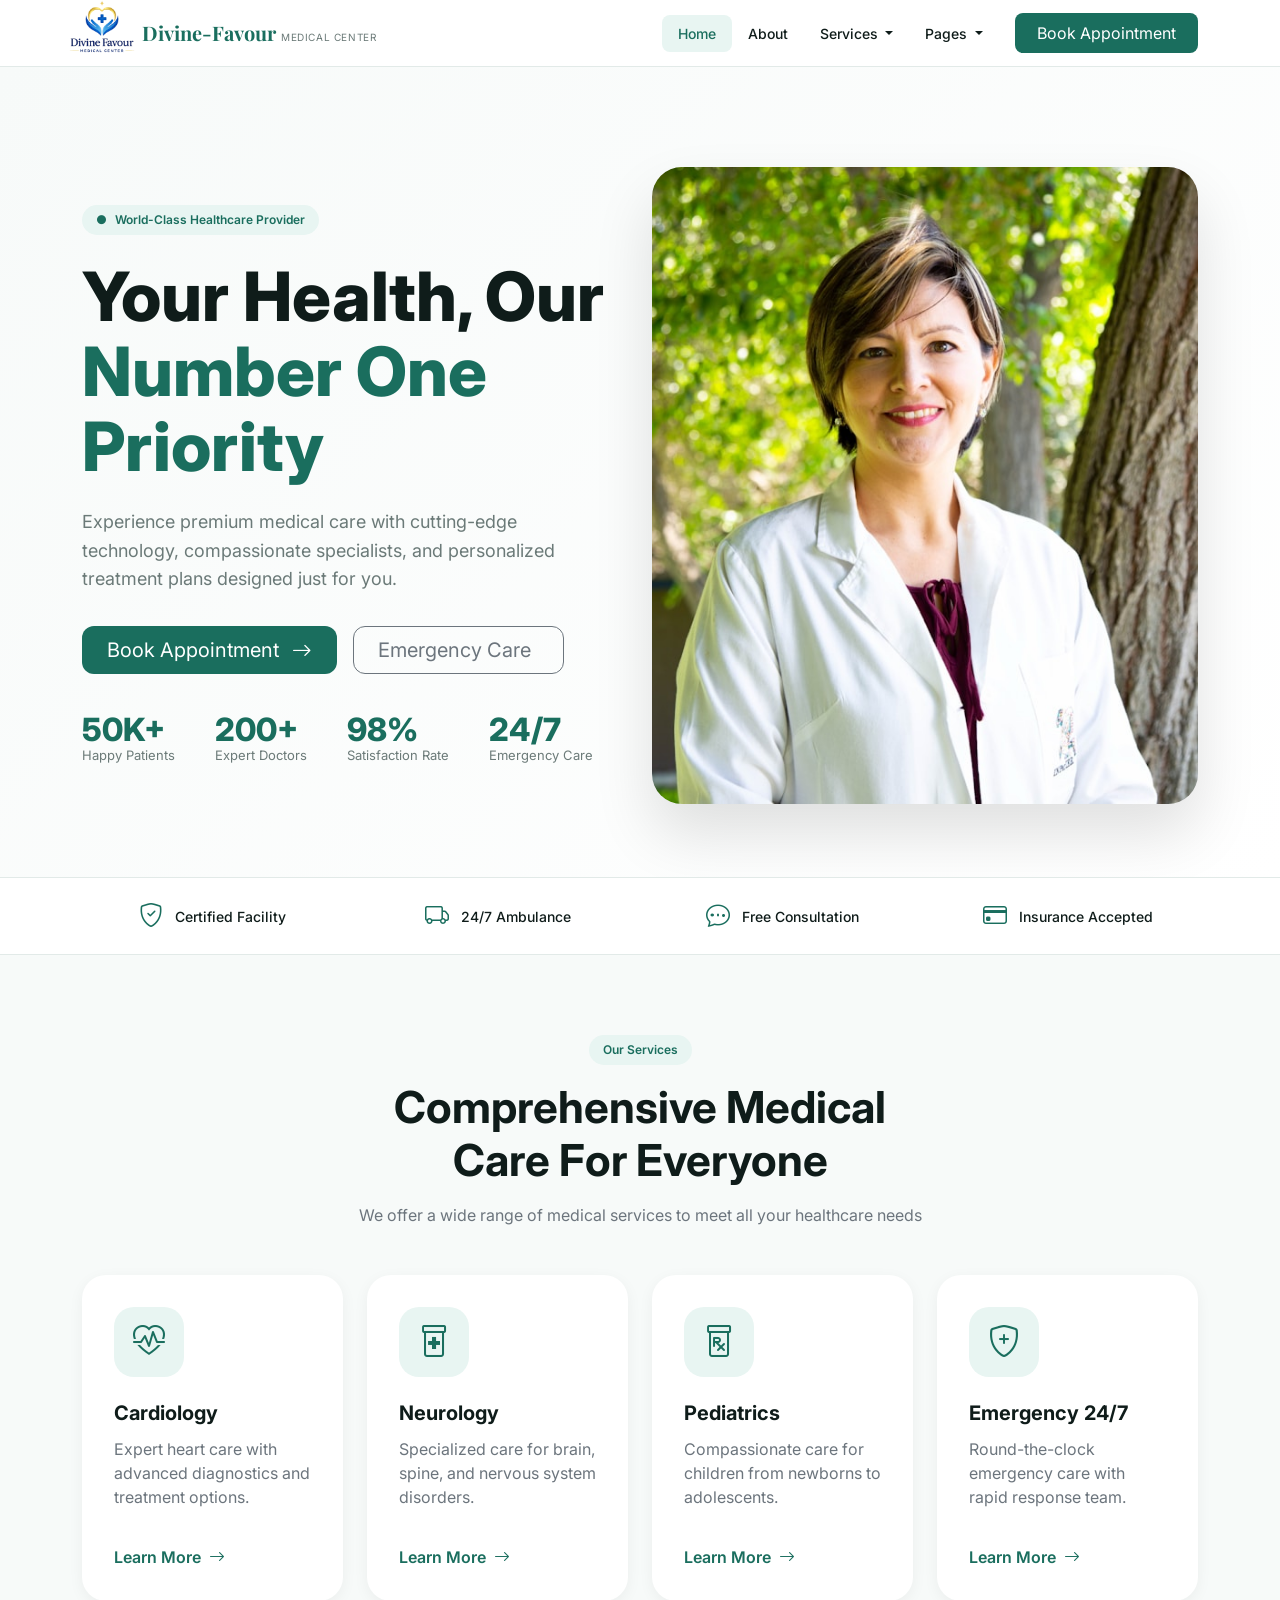
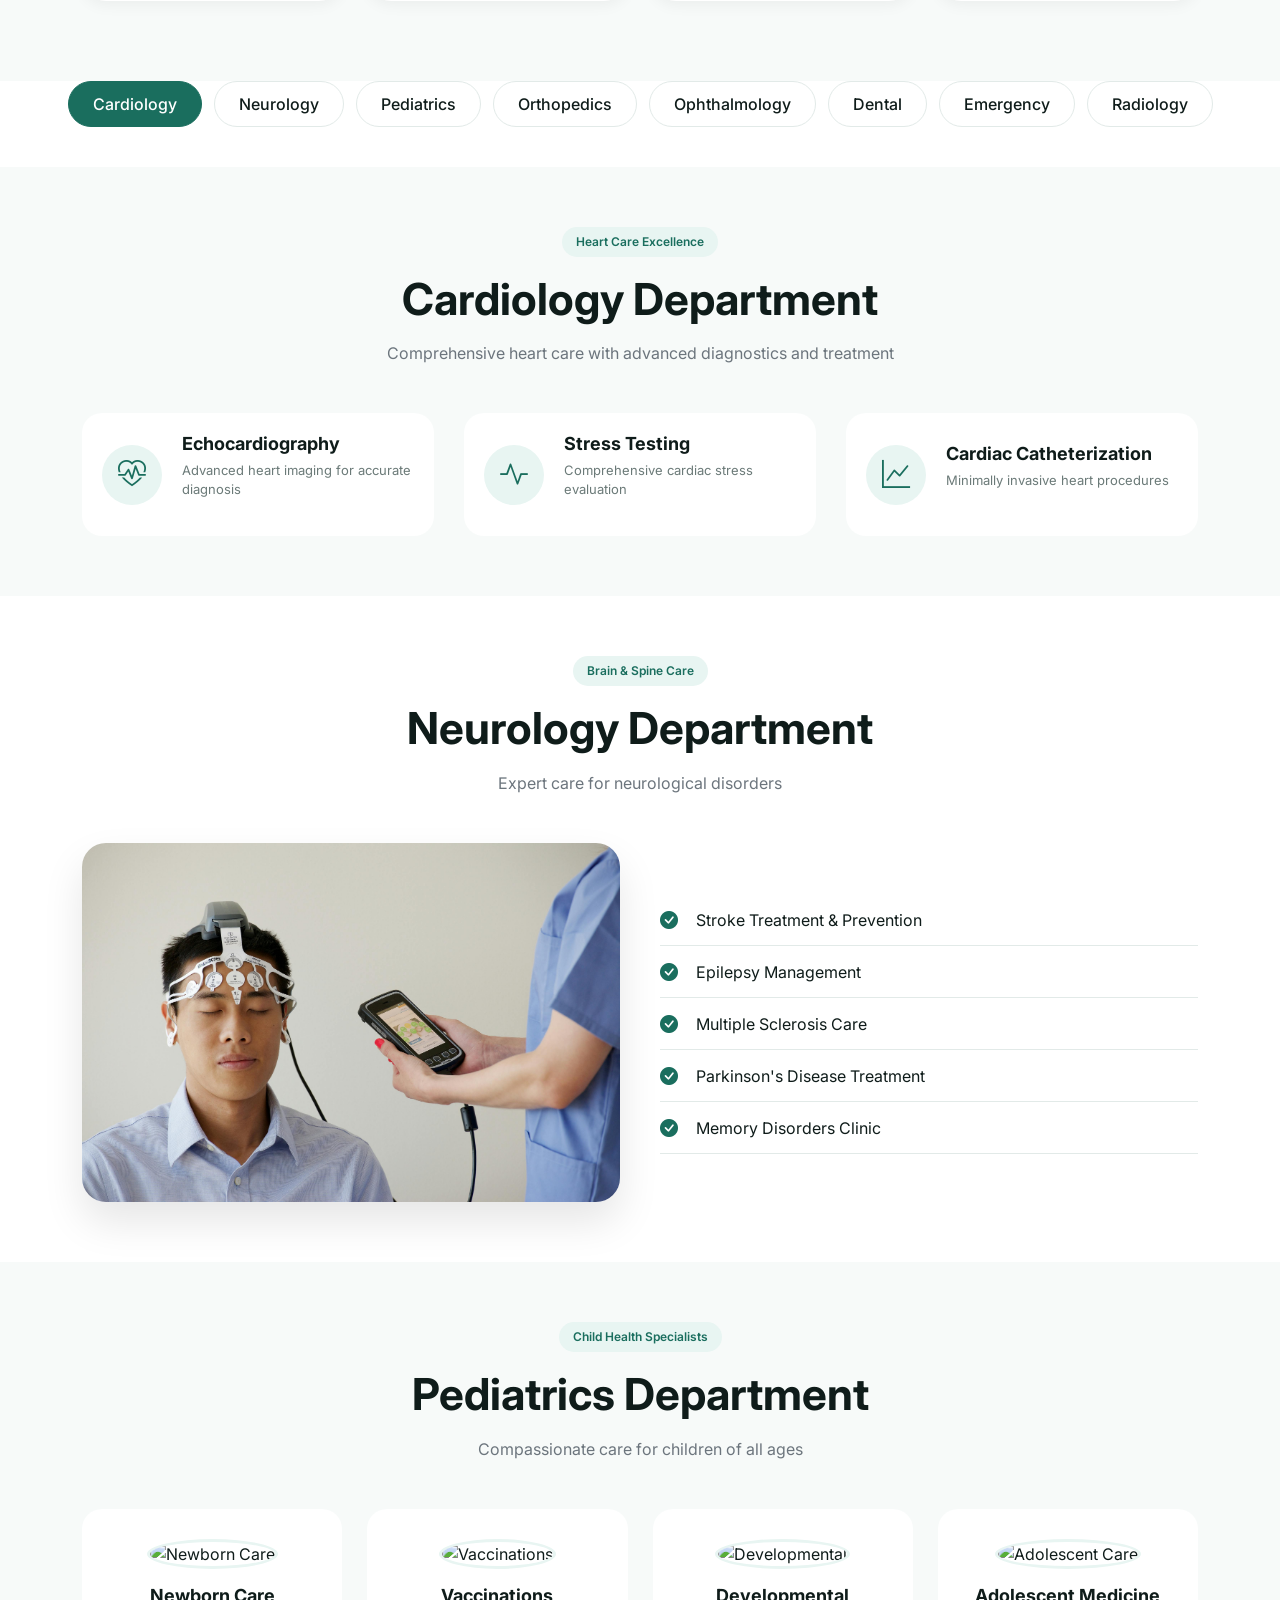
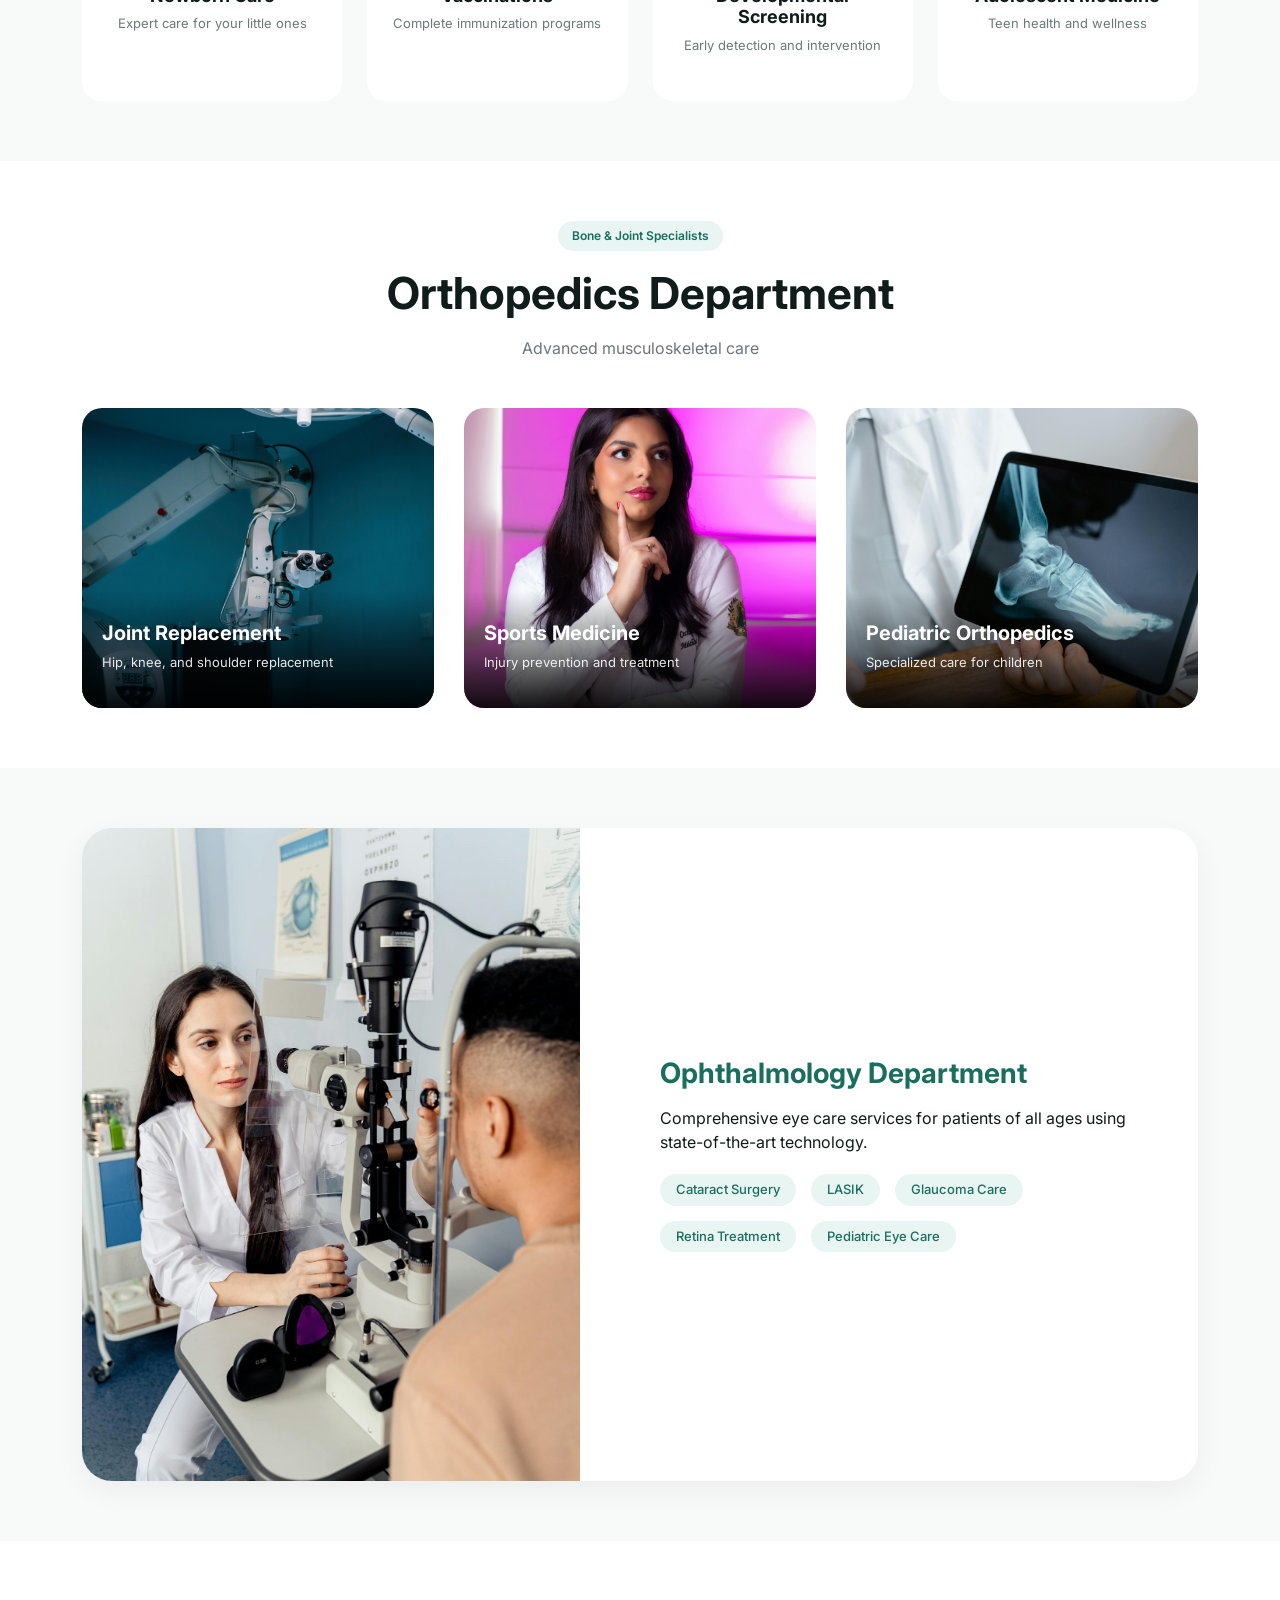
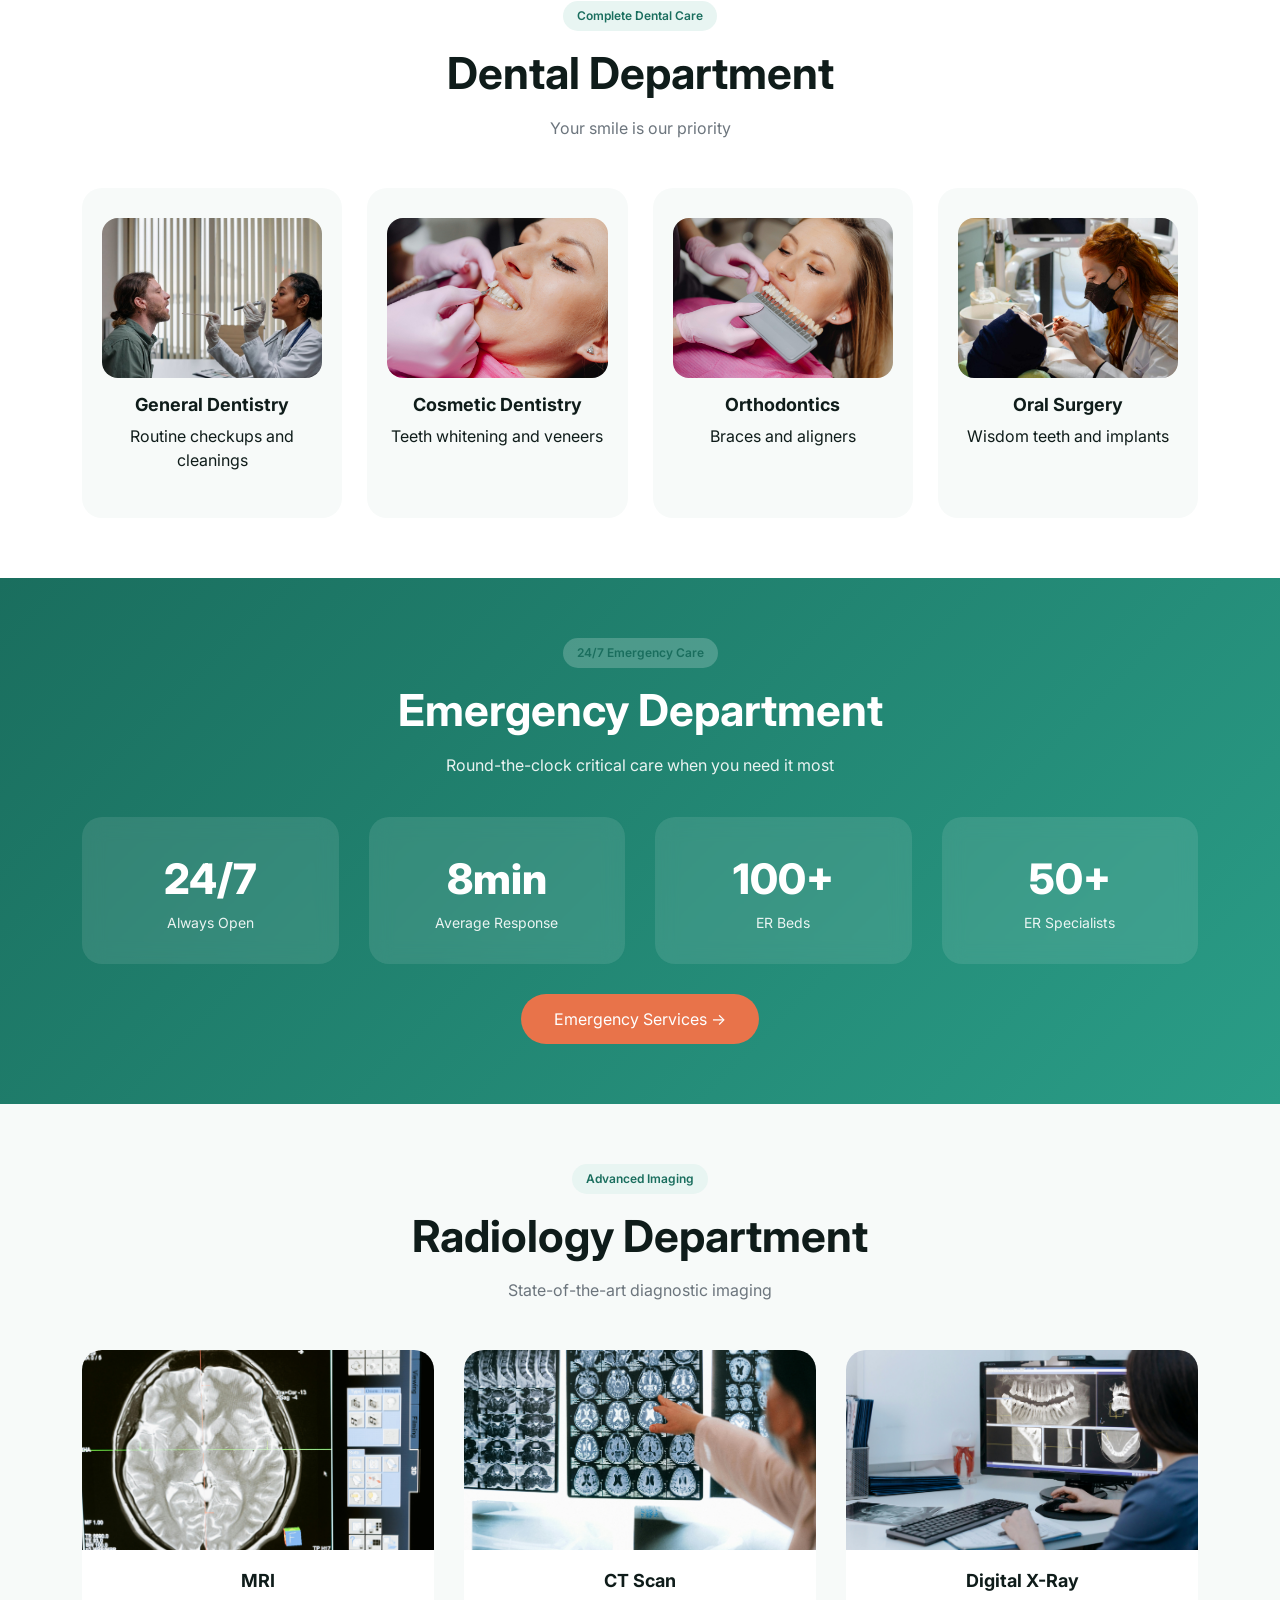
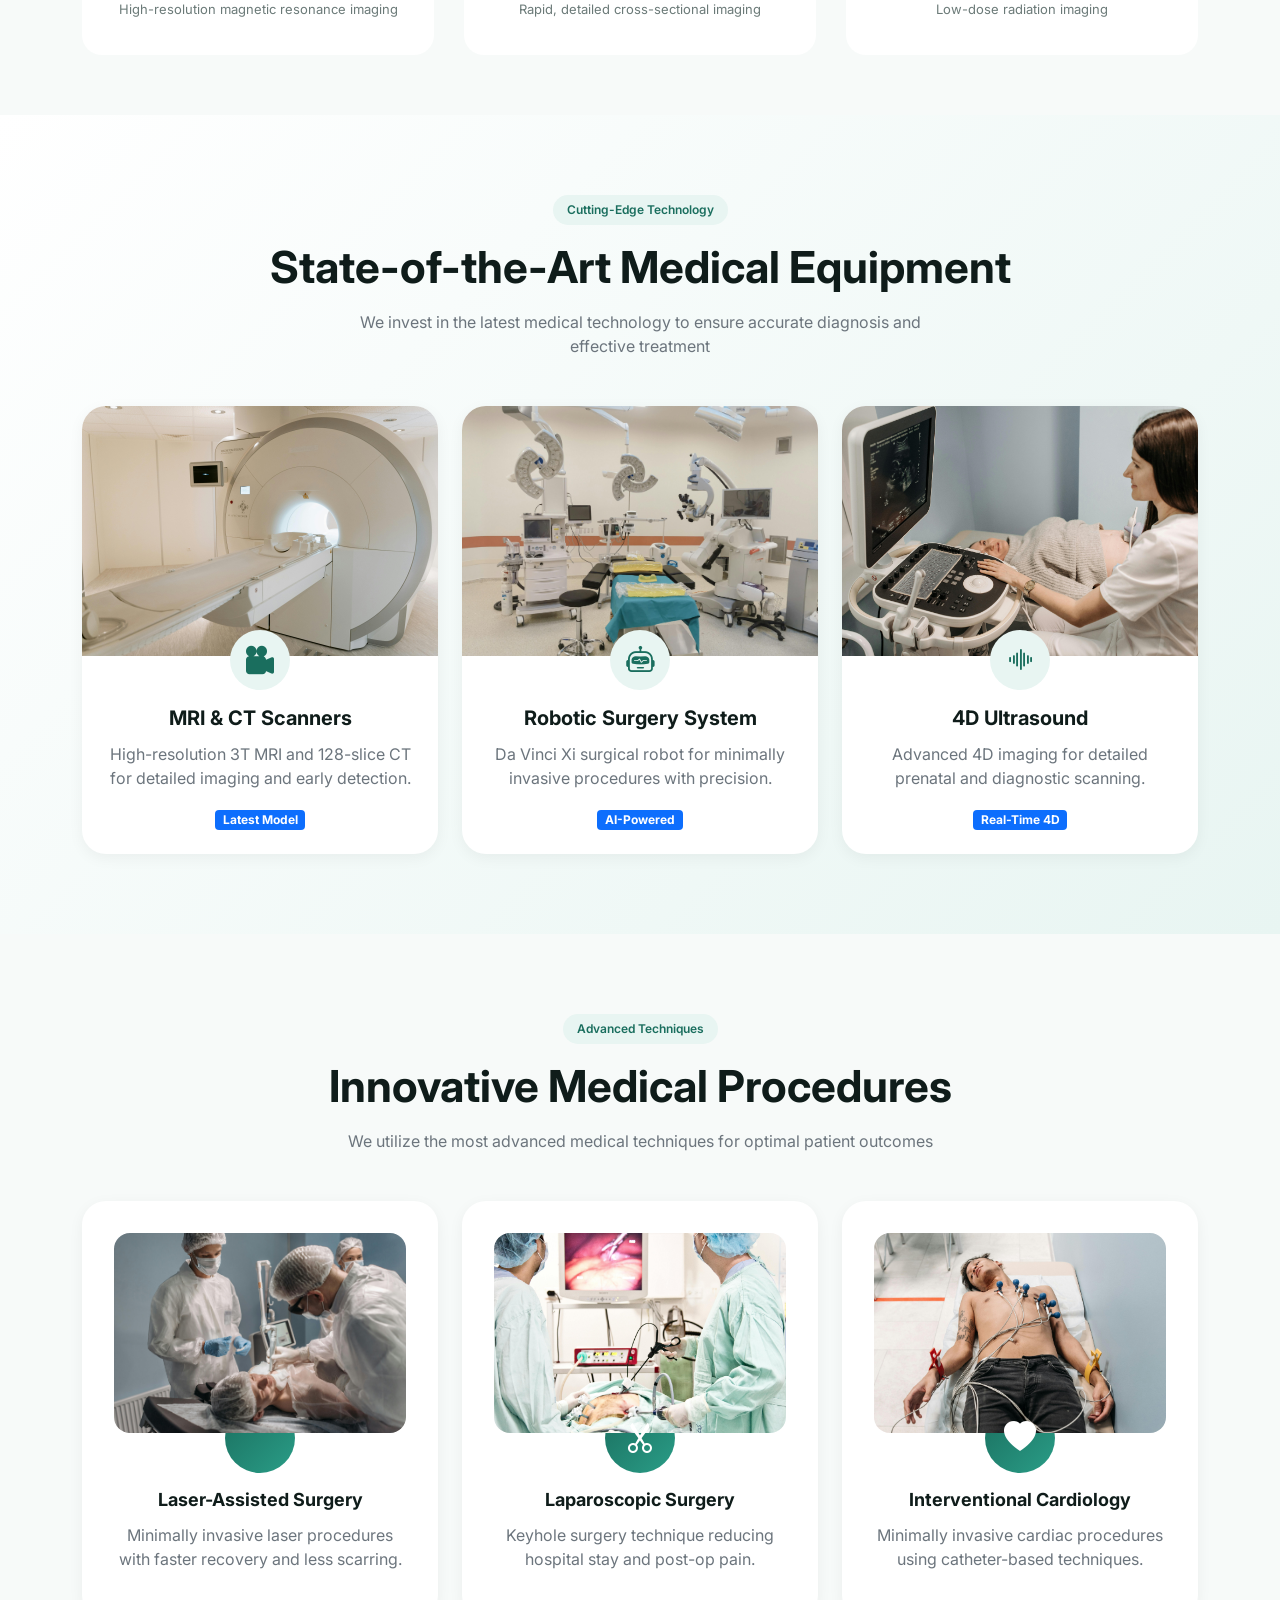
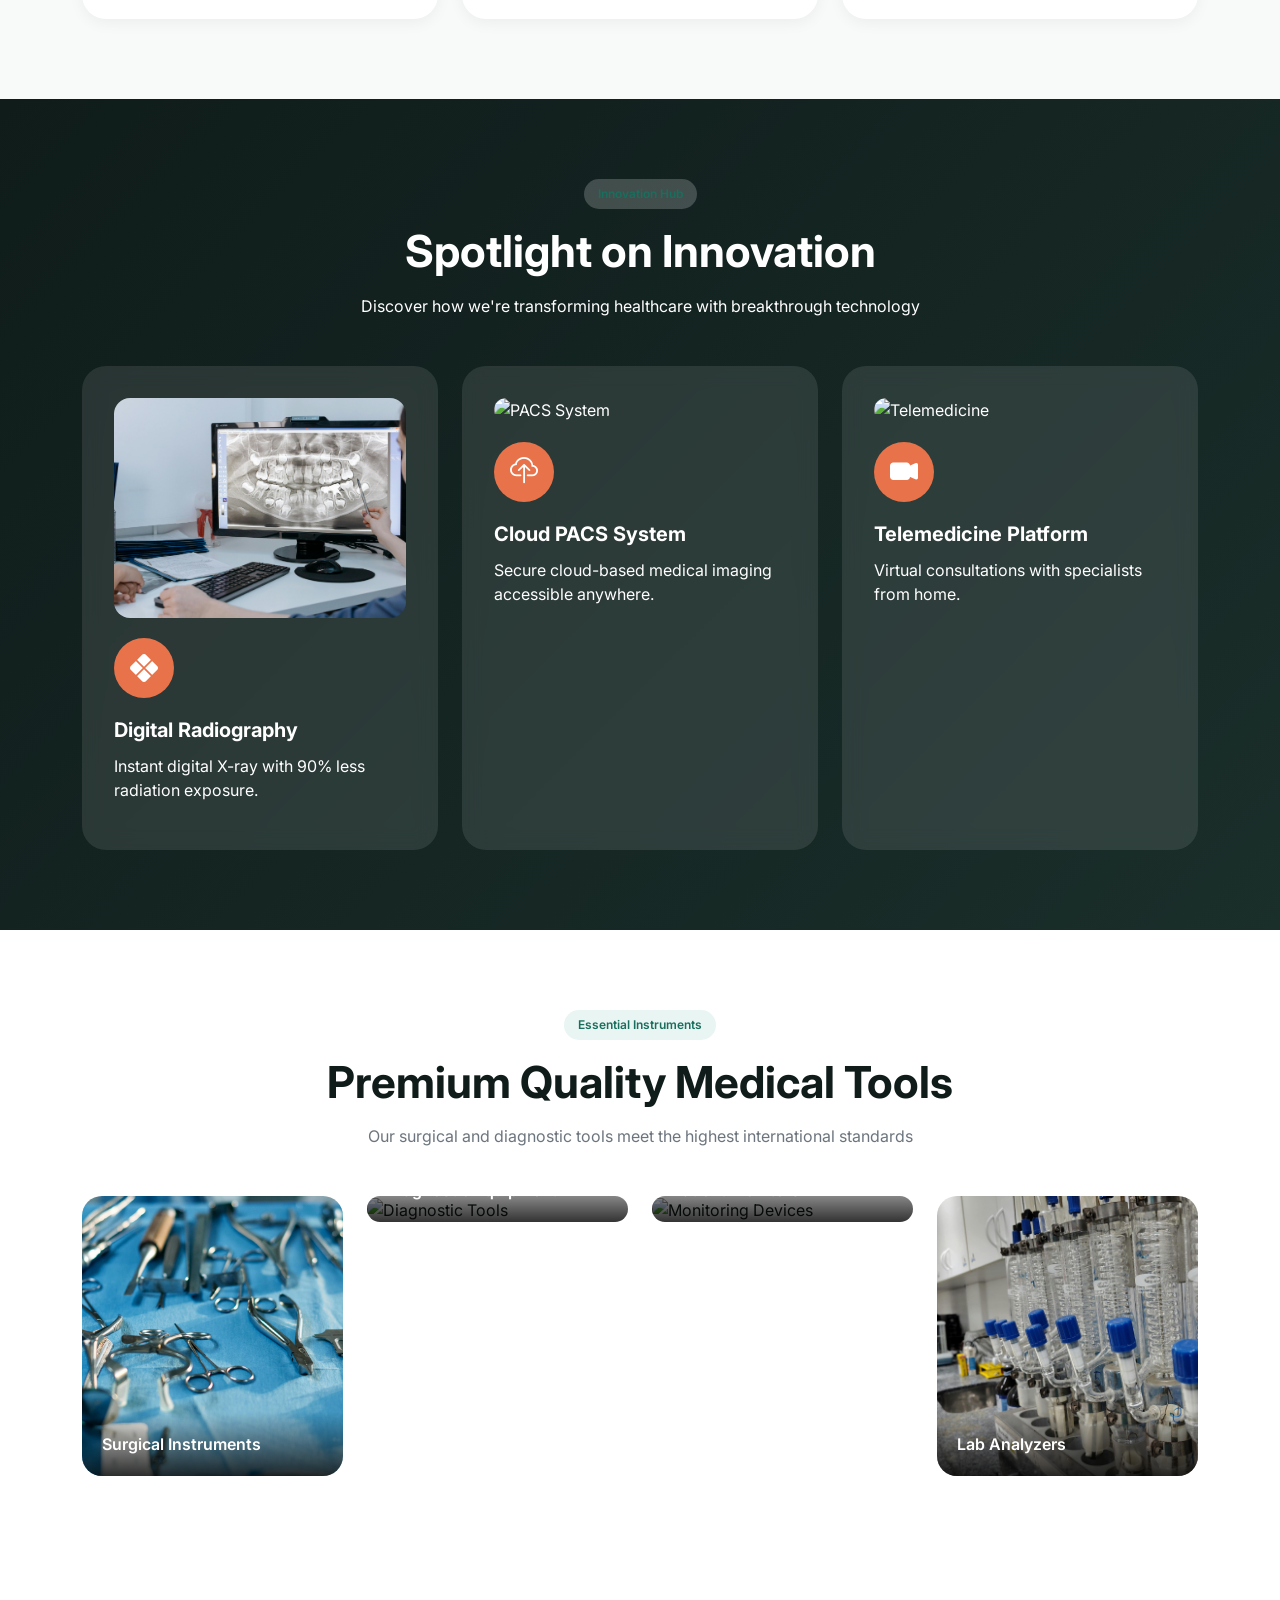
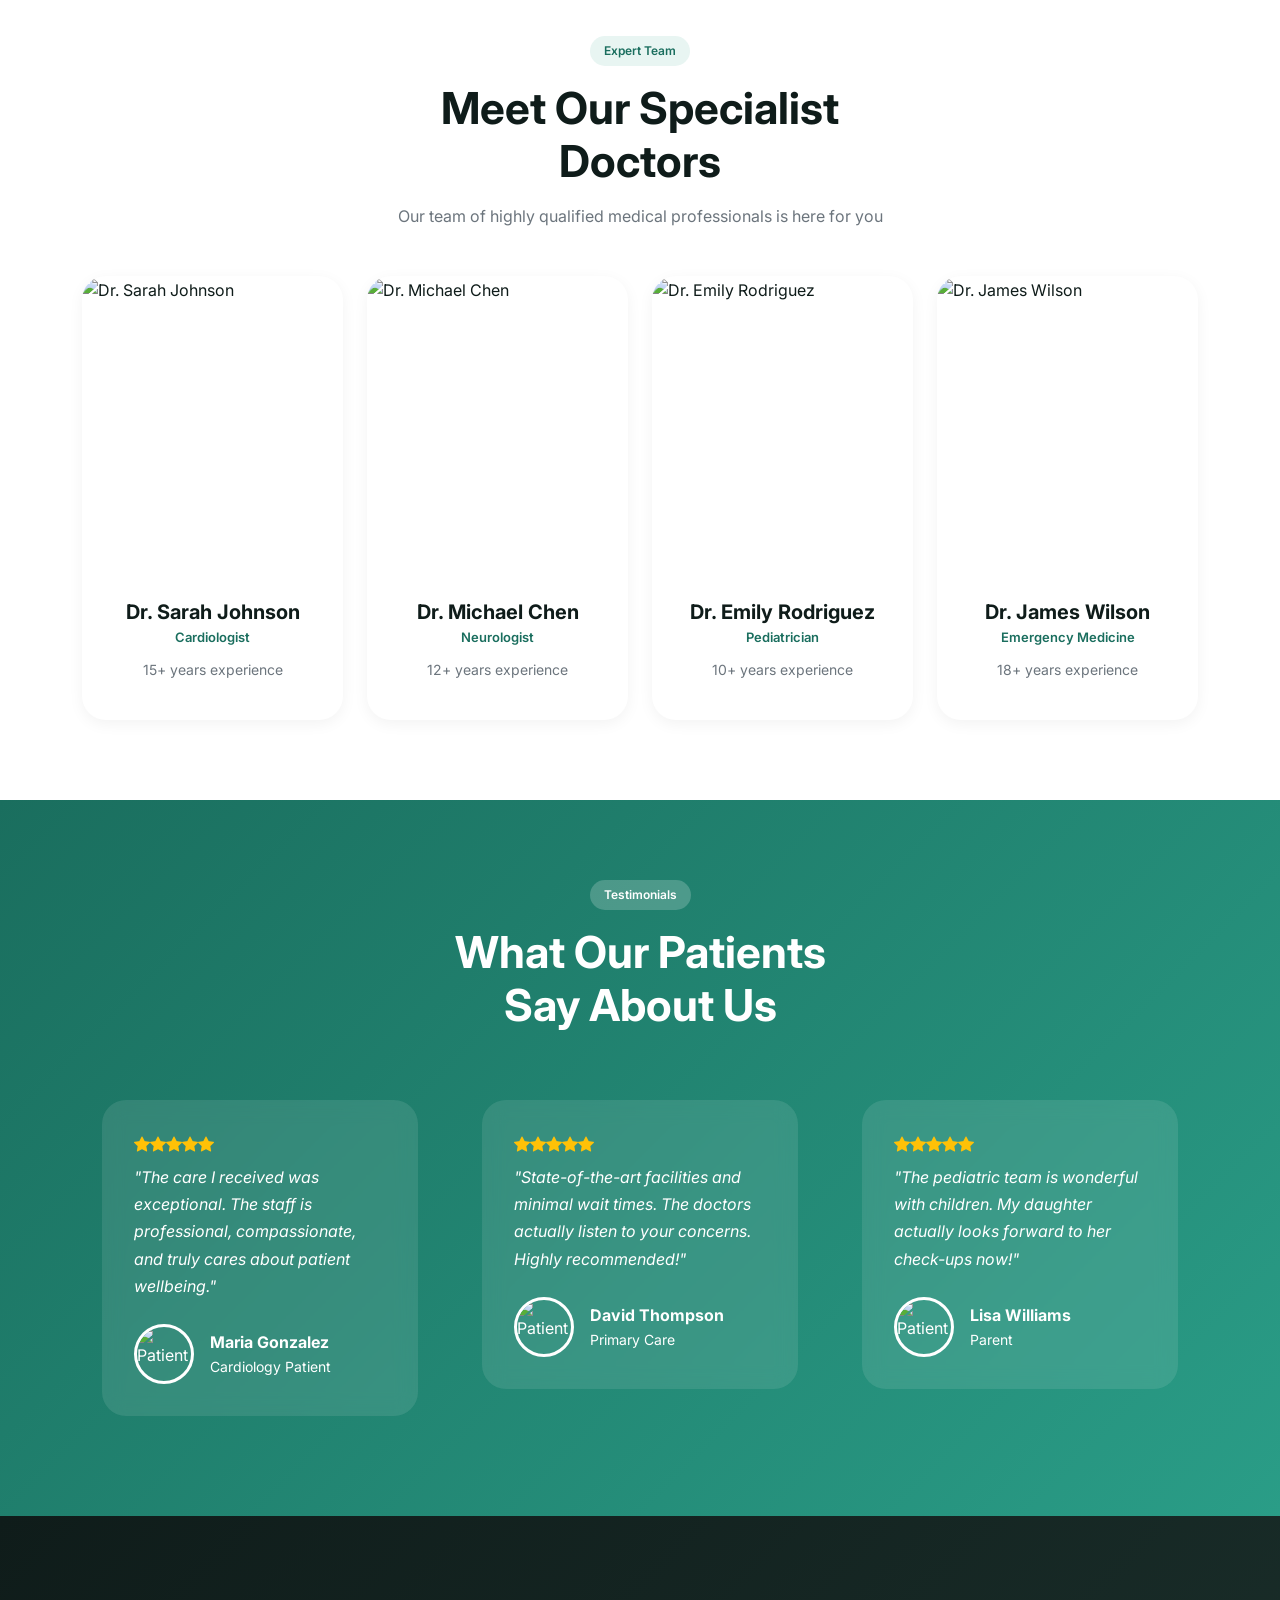
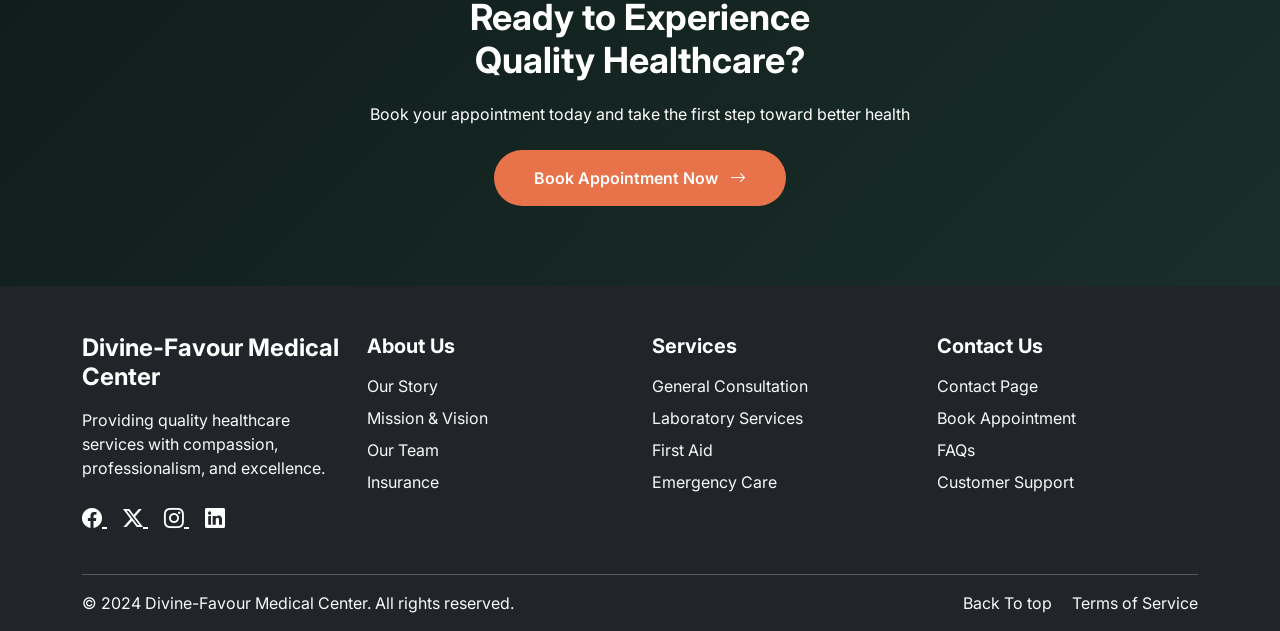
==== commit 2672650d: "update 4" ====
--- a/index.html
+++ b/index.html
@@ -53,7 +53,7 @@
           <ul class="navbar-nav ms-auto mb-2 mb-lg-0 align-items-lg-center">
             <!-- Home Link -->
             <li class="nav-item">
-              <a class="nav-link nav-link-custom active" href="index.html"
+              <a class="nav-link nav-link-custom active" href="../index.html"
                 >Home</a
               >
             </li>
@@ -1208,7 +1208,7 @@
               </li>
 
               <li class="mb-2">
-                <a href="index.html" class="text-light text-decoration-none">
+                <a href="../index.html" class="text-light text-decoration-none">
                   Laboratory Services
                 </a>
               </li>
@@ -1288,7 +1288,10 @@
           </div>
 
           <div class="col-md-6 text-md-end mt-3 mt-md-0">
-            <a href="index.html" class="text-light text-decoration-none me-3">
+            <a
+              href="../index.html"
+              class="text-light text-decoration-none me-3"
+            >
               Back To top
             </a>
 
